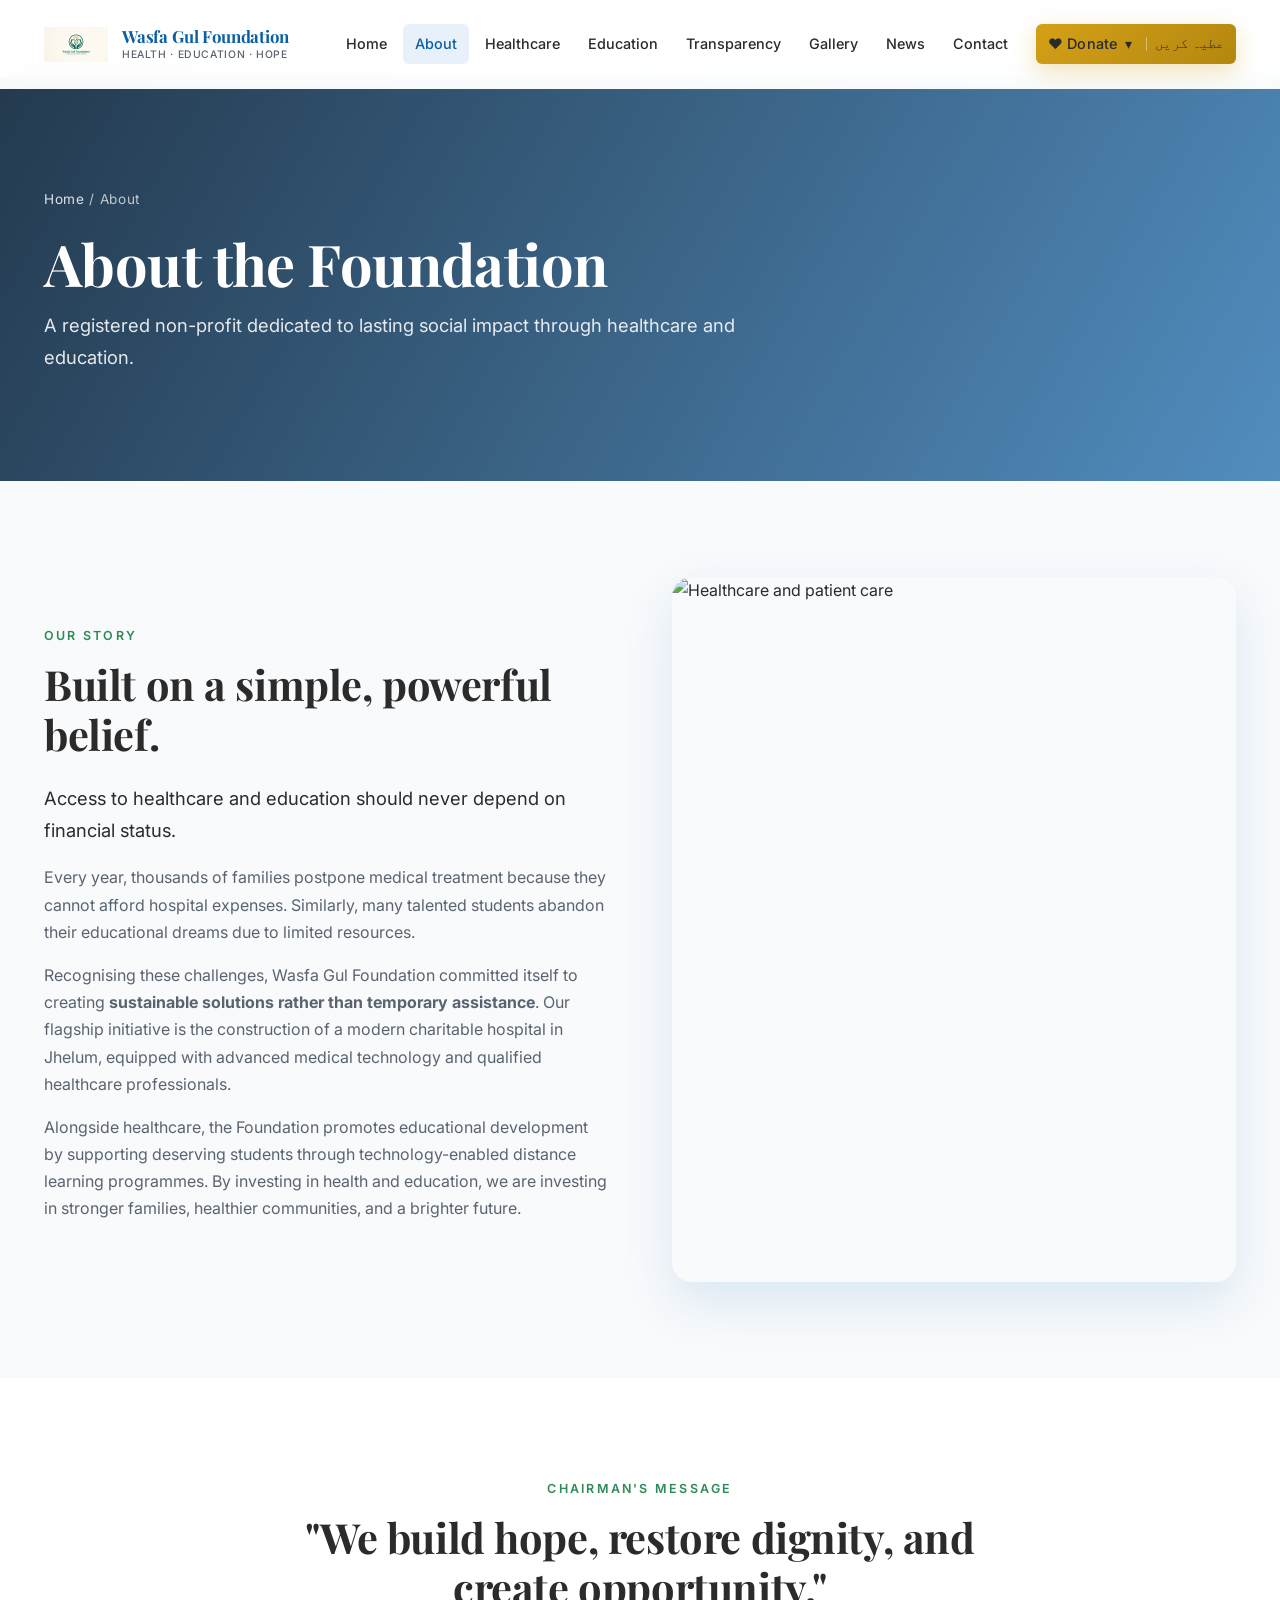
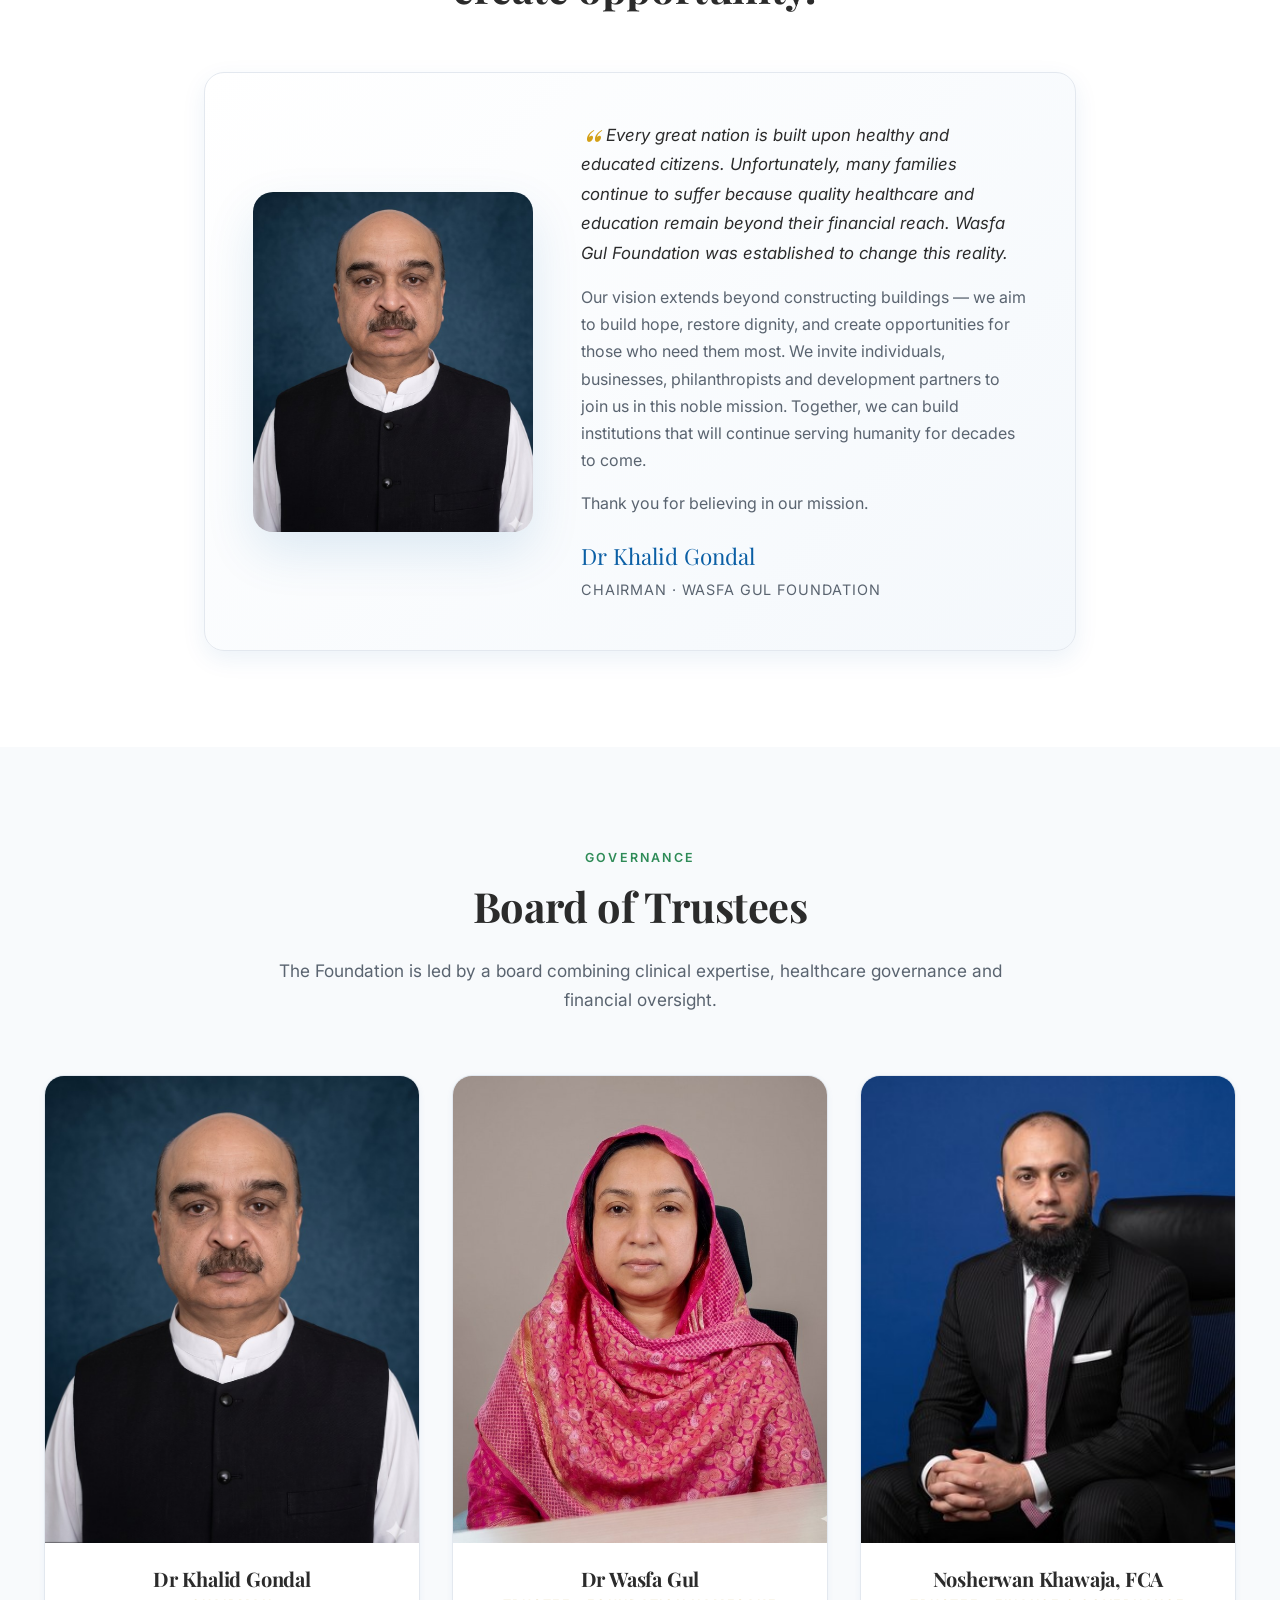
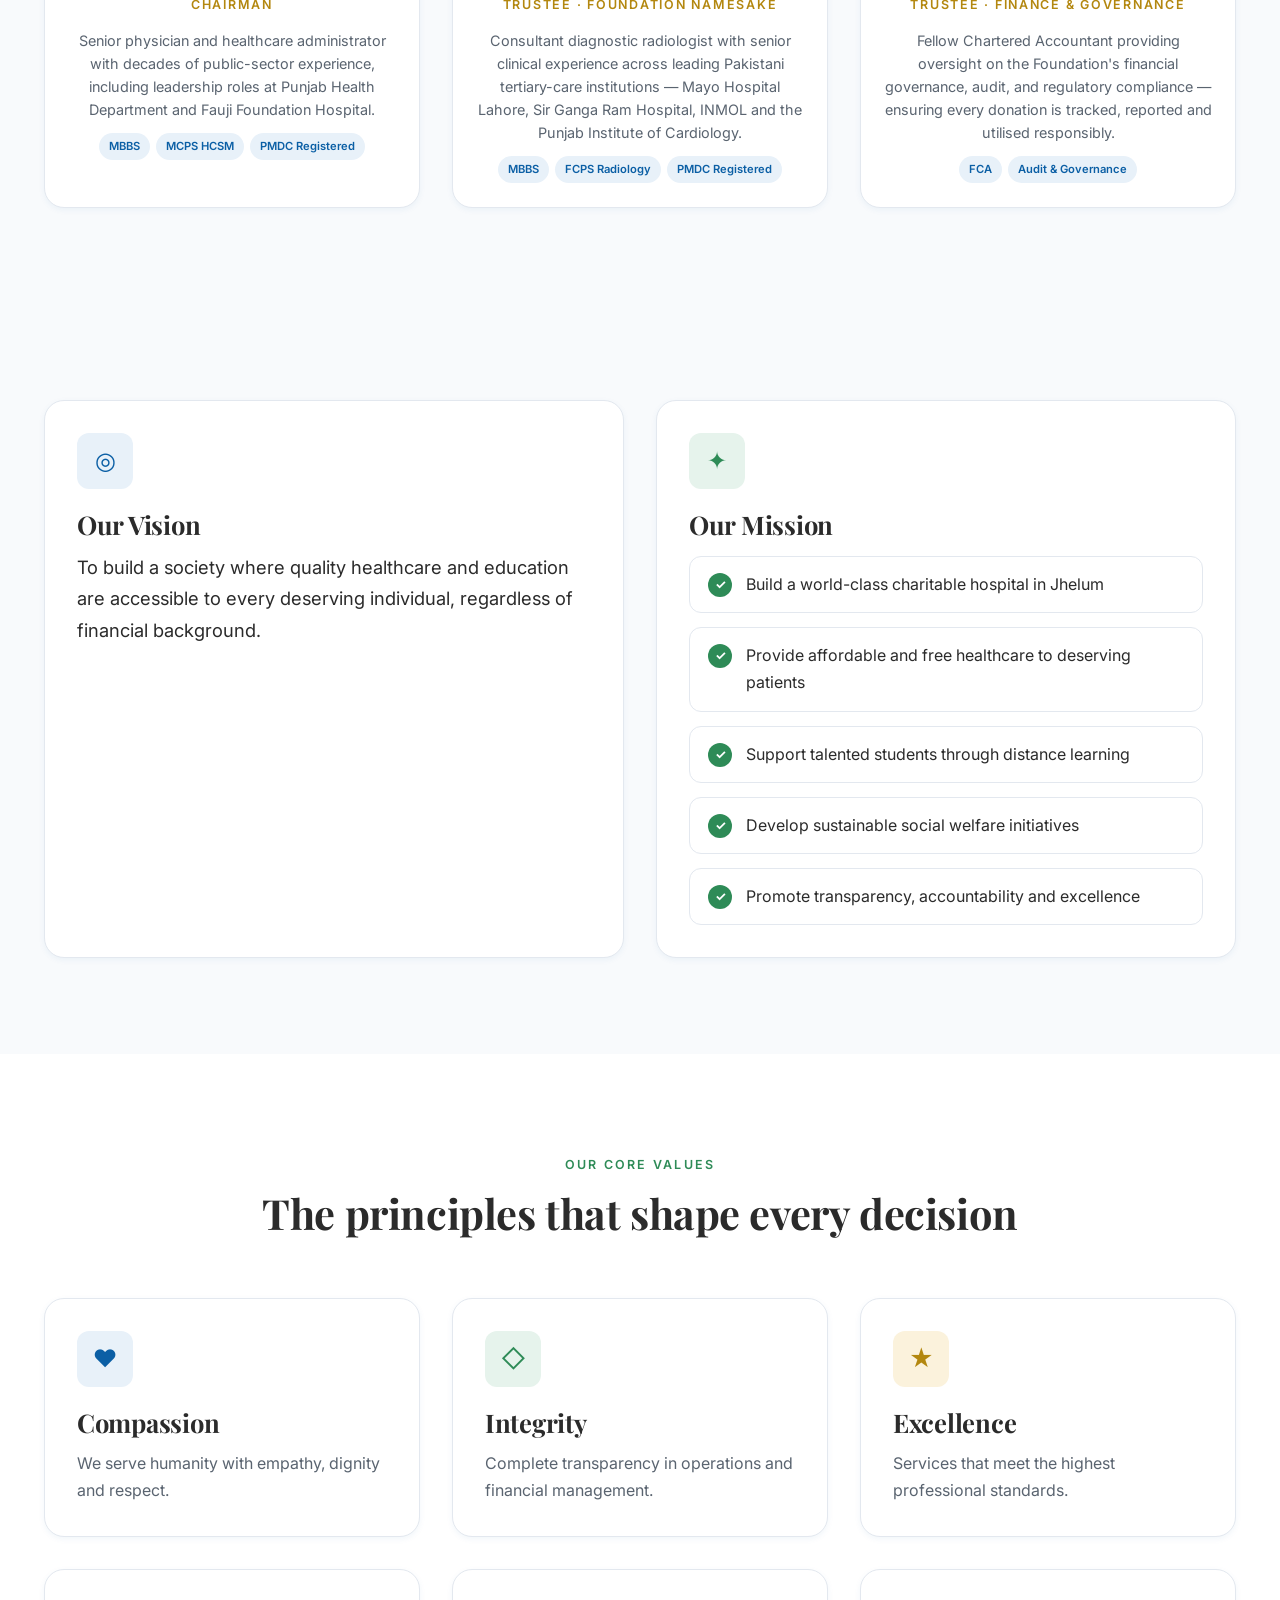
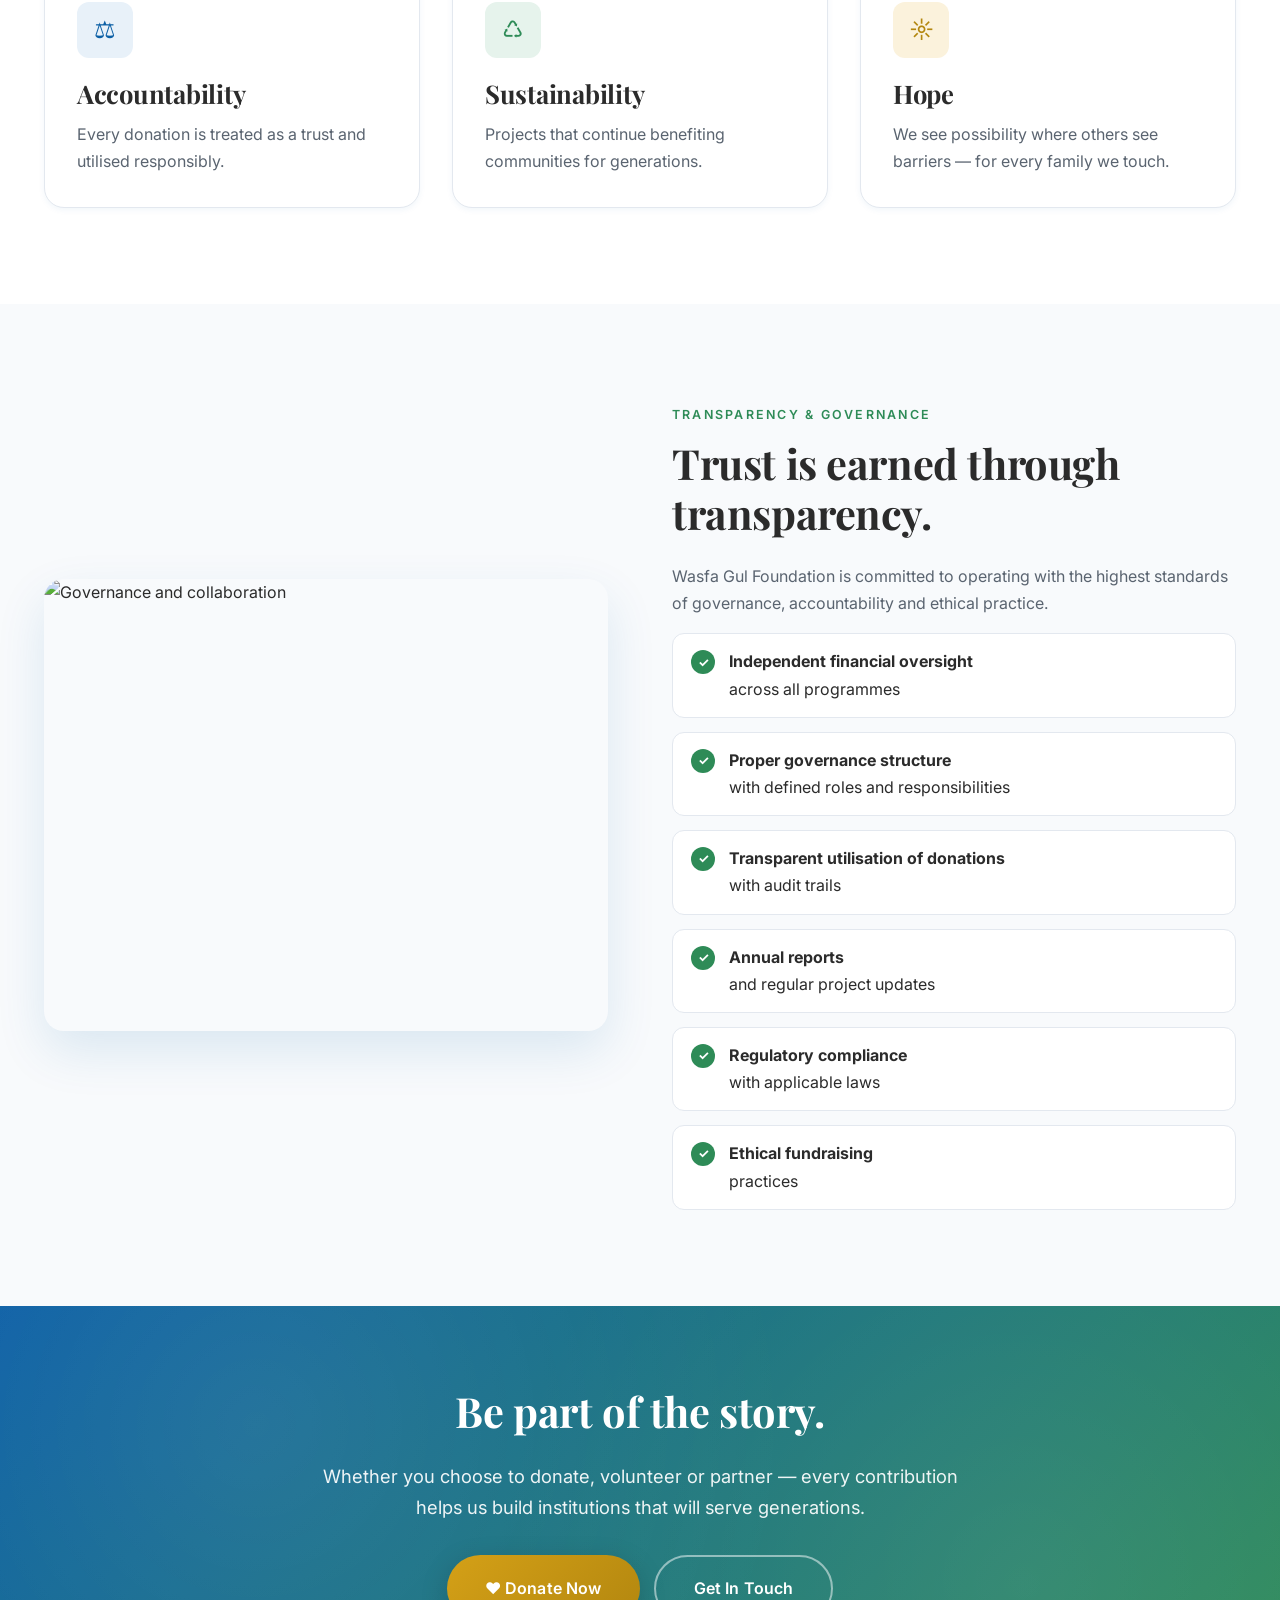
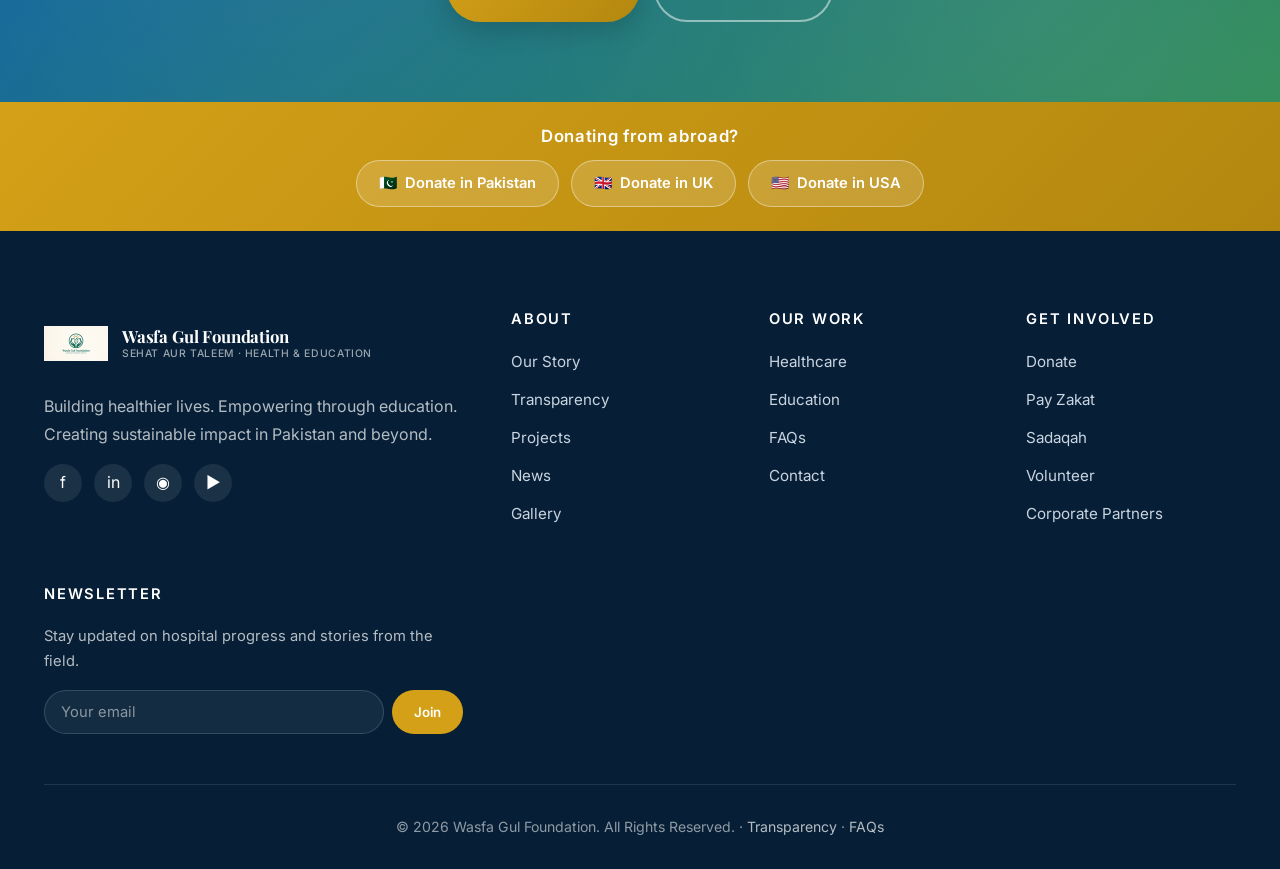
==== about.html @ ff3228d0 "Replace community stock photo with health + education imagery mix Co-Authored-By: Claude Opus 4.8 <n" ====
<!DOCTYPE html>
<html lang="en">
<head>
<meta charset="UTF-8" />
<script>document.documentElement.classList.add('js');</script>
<meta name="viewport" content="width=device-width, initial-scale=1.0" />
<title>About Us — Wasfa Gul Foundation</title>
<meta name="description" content="Learn about Wasfa Gul Foundation — our story, our chairman's vision, and our commitment to building lasting healthcare and education institutions." />
<link rel="preconnect" href="https://fonts.googleapis.com" />
<link rel="preconnect" href="https://fonts.gstatic.com" crossorigin />
<link href="https://fonts.googleapis.com/css2?family=Playfair+Display:wght@600;700;800&family=Inter:wght@400;500;600;700&display=swap" rel="stylesheet" />
<link rel="stylesheet" href="assets/css/style.css" />
<meta property="og:title" content="About — Wasfa Gul Foundation" />
<meta property="og:description" content="A registered non-profit dedicated to lasting social impact through healthcare and education in Pakistan." />
<meta property="og:type" content="website" />
<meta property="og:url" content="https://wasfagulfoundation.org/about.html" />
<meta property="og:image" content="https://images.unsplash.com/photo-1504813184591-01572f98c85f?auto=format&fit=crop&w=1200&q=80" />
<meta property="og:image:width" content="1200" />
<meta property="og:image:height" content="630" />
<meta property="og:image:alt" content="Wasfa Gul Foundation — healthcare and education for underserved communities" />
<meta property="og:site_name" content="Wasfa Gul Foundation" />
<meta property="og:locale" content="en_PK" />
<meta name="twitter:card" content="summary_large_image" />
<meta name="twitter:title" content="About — Wasfa Gul Foundation" />
<meta name="twitter:description" content="A registered non-profit dedicated to lasting social impact through healthcare and education in Pakistan." />
<meta name="twitter:image" content="https://images.unsplash.com/photo-1504813184591-01572f98c85f?auto=format&fit=crop&w=1200&q=80" />
<script type="application/ld+json">
{
  "@context": "https://schema.org",
  "@graph": [
    {
      "@type": "NGO",
      "@id": "https://wasfagulfoundation.org/#org",
      "name": "Wasfa Gul Foundation",
      "alternateName": "WGF",
      "url": "https://wasfagulfoundation.org/",
      "logo": "https://wasfagulfoundation.org/assets/img/logo.png",
      "description": "A registered non-profit dedicated to building a state-of-the-art charitable hospital in Jhelum and empowering students through distance learning.",
      "address": {"@type": "PostalAddress", "addressLocality": "Jhelum", "addressRegion": "Punjab", "addressCountry": "PK"},
      "sameAs": ["https://www.facebook.com/wasfagul", "https://www.linkedin.com/company/wasfagul", "https://www.instagram.com/wasfagul"],
      "subOrganization": [{"@id": "https://wasfagulfoundation.org/#hospital"}, {"@id": "https://wasfagulfoundation.org/#education"}],
      "potentialAction": {
        "@type": "DonateAction",
        "target": {"@type": "EntryPoint", "urlTemplate": "https://wasfagulfoundation.org/donate.html", "actionPlatform": ["https://schema.org/DesktopWebPlatform", "https://schema.org/MobileWebPlatform"]},
        "recipient": {"@id": "https://wasfagulfoundation.org/#org"},
        "priceCurrency": "PKR"
      }
    },
    {
      "@type": "WebSite",
      "@id": "https://wasfagulfoundation.org/#website",
      "url": "https://wasfagulfoundation.org/",
      "name": "Wasfa Gul Foundation",
      "publisher": {"@id": "https://wasfagulfoundation.org/#org"},
      "inLanguage": "en-PK"
    }
  ]
}
</script>
<script type="application/ld+json">
{
  "@context": "https://schema.org",
  "@type": "BreadcrumbList",
  "itemListElement": [
    {
      "@type": "ListItem",
      "position": 1,
      "name": "Home",
      "item": "https://wasfagulfoundation.org/"
    },
    {
      "@type": "ListItem",
      "position": 2,
      "name": "About",
      "item": "https://wasfagulfoundation.org/about.html"
    }
  ]
}
</script>
</head>
<body>
<a class="skip-link" href="#main-content">Skip to main content</a>

<header class="site-header">
  <div class="nav-wrap">
    <a href="index.html" class="brand"><span class="brand-mark"><img src="assets/img/logo-mark.png" alt="Wasfa Gul Foundation logo" /></span><span class="brand-text">Wasfa Gul Foundation<small>Health · Education · Hope</small></span></a>
    <button class="nav-toggle" aria-label="Open menu" aria-expanded="false">☰</button>
    <ul class="nav-menu" id="primary-nav">
      <li><a href="index.html">Home</a></li>
      <li><a href="about.html" class="active">About</a></li>
      <li><a href="hospital.html">Healthcare</a></li>
      <li><a href="education.html">Education</a></li>
      <li><a href="transparency.html">Transparency</a></li>
      <li><a href="gallery.html">Gallery</a></li>
      <li><a href="news.html">News</a></li>
      <li><a href="contact.html">Contact</a></li>
      <li class="nav-cta donate-dropdown">
        <a href="donate.html" class="btn btn-gold btn-sm" aria-haspopup="true" aria-expanded="false">❤ Donate <span aria-hidden="true">▾</span> <span class="urdu-label" lang="ur">عطیہ کریں</span></a>
        <ul class="donate-dropdown-menu" role="menu" aria-label="Ways to give">
          <li role="none"><a href="donate.html" role="menuitem"><span class="icon" aria-hidden="true">❤</span> Donate Now</a></li>
          <li role="none"><a href="zakat.html" role="menuitem"><span class="icon" aria-hidden="true">☪</span> Zakat</a></li>
          <li role="none"><a href="sadaqah.html" role="menuitem"><span class="icon" aria-hidden="true">✦</span> Sadaqah</a></li>
          <li role="none"><a href="volunteer.html" role="menuitem"><span class="icon" aria-hidden="true">🤝</span> Volunteer</a></li>
        </ul>
      </li>
    </ul>
  </div>
</header>

<main id="main-content" tabindex="-1">

<section class="page-hero">
  <div class="page-hero-bg" style="background-image: url('https://images.unsplash.com/photo-1517120026326-d87759a7b63b?auto=format&fit=crop&w=2000&q=80');"></div>
  <div class="container">
    <div class="breadcrumb"><a href="index.html">Home</a> / About</div>
    <h1>About the Foundation</h1>
    <p>A registered non-profit dedicated to lasting social impact through healthcare and education.</p>
  </div>
</section>

<!-- Our Story -->
<section class="section">
  <div class="container">
    <div class="split">
      <div class="reveal">
        <span class="eyebrow">Our Story</span>
        <h2>Built on a simple, powerful belief.</h2>
        <p class="lead">Access to healthcare and education should never depend on financial status.</p>
        <p>Every year, thousands of families postpone medical treatment because they cannot afford hospital expenses. Similarly, many talented students abandon their educational dreams due to limited resources.</p>
        <p>Recognising these challenges, Wasfa Gul Foundation committed itself to creating <strong>sustainable solutions rather than temporary assistance</strong>. Our flagship initiative is the construction of a modern charitable hospital in Jhelum, equipped with advanced medical technology and qualified healthcare professionals.</p>
        <p>Alongside healthcare, the Foundation promotes educational development by supporting deserving students through technology-enabled distance learning programmes. By investing in health and education, we are investing in stronger families, healthier communities, and a brighter future.</p>
      </div>
      <div class="split-img reveal">
        <img src="https://images.unsplash.com/photo-1576091160550-2173dba999ef?auto=format&fit=crop&w=1200&q=80" alt="Healthcare and patient care" loading="lazy" />
      </div>
    </div>
  </div>
</section>

<!-- Chairman's Message -->
<section class="section section-alt">
  <div class="container" style="max-width: 920px;">
    <div class="section-header reveal">
      <span class="eyebrow">Chairman's Message</span>
      <h2>"We build hope, restore dignity, and create opportunity."</h2>
    </div>
    <div class="chairman-card reveal">
      <div class="chairman-portrait">
        <img src="assets/img/chairman-web.jpg" alt="Dr Khalid Gondal, Chairman of Wasfa Gul Foundation" width="280" height="340" />
      </div>
      <div>
        <p class="quote-body">Every great nation is built upon healthy and educated citizens. Unfortunately, many families continue to suffer because quality healthcare and education remain beyond their financial reach. Wasfa Gul Foundation was established to change this reality.</p>
        <p style="color: var(--color-text-muted);">Our vision extends beyond constructing buildings — we aim to build hope, restore dignity, and create opportunities for those who need them most. We invite individuals, businesses, philanthropists and development partners to join us in this noble mission. Together, we can build institutions that will continue serving humanity for decades to come.</p>
        <p style="color: var(--color-text-muted); margin-bottom: 20px;">Thank you for believing in our mission.</p>
        <div class="signature">Dr Khalid Gondal</div>
        <div class="role">Chairman · Wasfa Gul Foundation</div>
      </div>
    </div>
  </div>
</section>

<!-- Board of Trustees -->
<section class="section" aria-labelledby="trustees-heading">
  <div class="container">
    <div class="section-header reveal">
      <span class="eyebrow">Governance</span>
      <h2 id="trustees-heading">Board of Trustees</h2>
      <p>The Foundation is led by a board combining clinical expertise, healthcare governance and financial oversight.</p>
    </div>
    <div class="grid grid-3">
      <article class="trustee-card reveal">
        <div class="trustee-portrait">
          <img src="assets/img/chairman-web.jpg" alt="Dr Khalid Gondal, Chairman" width="800" height="1000" loading="lazy" />
        </div>
        <div class="trustee-body">
          <h3>Dr Khalid Gondal</h3>
          <p class="trustee-title">Chairman</p>
          <p>Senior physician and healthcare administrator with decades of public-sector experience, including leadership roles at Punjab Health Department and Fauji Foundation Hospital.</p>
          <div class="creds">
            <span>MBBS</span><span>MCPS HCSM</span><span>PMDC Registered</span>
          </div>
        </div>
      </article>
      <article class="trustee-card reveal">
        <div class="trustee-portrait">
          <img src="assets/img/wasfa-gul.jpg" alt="Dr Wasfa Gul, Trustee" width="800" height="1000" loading="lazy" />
        </div>
        <div class="trustee-body">
          <h3>Dr Wasfa Gul</h3>
          <p class="trustee-title">Trustee · Foundation Namesake</p>
          <p>Consultant diagnostic radiologist with senior clinical experience across leading Pakistani tertiary-care institutions — Mayo Hospital Lahore, Sir Ganga Ram Hospital, INMOL and the Punjab Institute of Cardiology.</p>
          <div class="creds">
            <span>MBBS</span><span>FCPS Radiology</span><span>PMDC Registered</span>
          </div>
        </div>
      </article>
      <article class="trustee-card reveal">
        <div class="trustee-portrait">
          <img src="assets/img/nosherwan.jpg" alt="Nosherwan Khawaja, Trustee" width="800" height="1000" loading="lazy" />
        </div>
        <div class="trustee-body">
          <h3>Nosherwan Khawaja, FCA</h3>
          <p class="trustee-title">Trustee · Finance &amp; Governance</p>
          <p>Fellow Chartered Accountant providing oversight on the Foundation's financial governance, audit, and regulatory compliance — ensuring every donation is tracked, reported and utilised responsibly.</p>
          <div class="creds">
            <span>FCA</span><span>Audit &amp; Governance</span>
          </div>
        </div>
      </article>
    </div>
  </div>
</section>

<!-- Vision & Mission Detail -->
<a id="vision"></a><a id="mission"></a>
<section class="section">
  <div class="container">
    <div class="grid grid-2">
      <div class="card reveal">
        <div class="card-icon">◎</div>
        <h3>Our Vision</h3>
        <p class="lead">To build a society where quality healthcare and education are accessible to every deserving individual, regardless of financial background.</p>
      </div>
      <div class="card reveal">
        <div class="card-icon green">✦</div>
        <h3>Our Mission</h3>
        <ul class="feature-list" style="margin-top: 16px;">
          <li><span class="tick">✓</span><span>Build a world-class charitable hospital in Jhelum</span></li>
          <li><span class="tick">✓</span><span>Provide affordable and free healthcare to deserving patients</span></li>
          <li><span class="tick">✓</span><span>Support talented students through distance learning</span></li>
          <li><span class="tick">✓</span><span>Develop sustainable social welfare initiatives</span></li>
          <li><span class="tick">✓</span><span>Promote transparency, accountability and excellence</span></li>
        </ul>
      </div>
    </div>
  </div>
</section>

<!-- Core Values -->
<a id="values"></a>
<section class="section section-alt">
  <div class="container">
    <div class="section-header reveal">
      <span class="eyebrow">Our Core Values</span>
      <h2>The principles that shape every decision</h2>
    </div>
    <div class="grid grid-3">
      <div class="card reveal">
        <div class="card-icon">♥</div>
        <h3>Compassion</h3>
        <p>We serve humanity with empathy, dignity and respect.</p>
      </div>
      <div class="card reveal">
        <div class="card-icon green">◇</div>
        <h3>Integrity</h3>
        <p>Complete transparency in operations and financial management.</p>
      </div>
      <div class="card reveal">
        <div class="card-icon gold">★</div>
        <h3>Excellence</h3>
        <p>Services that meet the highest professional standards.</p>
      </div>
      <div class="card reveal">
        <div class="card-icon">⚖</div>
        <h3>Accountability</h3>
        <p>Every donation is treated as a trust and utilised responsibly.</p>
      </div>
      <div class="card reveal">
        <div class="card-icon green">♺</div>
        <h3>Sustainability</h3>
        <p>Projects that continue benefiting communities for generations.</p>
      </div>
      <div class="card reveal">
        <div class="card-icon gold">☼</div>
        <h3>Hope</h3>
        <p>We see possibility where others see barriers — for every family we touch.</p>
      </div>
    </div>
  </div>
</section>

<!-- Governance -->
<section class="section">
  <div class="container">
    <div class="split">
      <div class="split-img landscape reveal">
        <img src="https://images.unsplash.com/photo-1522071820081-009f0129c71c?auto=format&fit=crop&w=1200&q=80" alt="Governance and collaboration" loading="lazy" />
      </div>
      <div class="reveal">
        <span class="eyebrow">Transparency &amp; Governance</span>
        <h2>Trust is earned through transparency.</h2>
        <p>Wasfa Gul Foundation is committed to operating with the highest standards of governance, accountability and ethical practice.</p>
        <ul class="feature-list">
          <li><span class="tick">✓</span><span><strong>Independent financial oversight</strong> across all programmes</span></li>
          <li><span class="tick">✓</span><span><strong>Proper governance structure</strong> with defined roles and responsibilities</span></li>
          <li><span class="tick">✓</span><span><strong>Transparent utilisation of donations</strong> with audit trails</span></li>
          <li><span class="tick">✓</span><span><strong>Annual reports</strong> and regular project updates</span></li>
          <li><span class="tick">✓</span><span><strong>Regulatory compliance</strong> with applicable laws</span></li>
          <li><span class="tick">✓</span><span><strong>Ethical fundraising</strong> practices</span></li>
        </ul>
      </div>
    </div>
  </div>
</section>

<!-- CTA -->
<section class="cta-banner">
  <div class="container reveal">
    <h2>Be part of the story.</h2>
    <p>Whether you choose to donate, volunteer or partner — every contribution helps us build institutions that will serve generations.</p>
    <div style="display:flex; gap:14px; justify-content:center; flex-wrap:wrap;">
      <a href="donate.html" class="btn btn-gold btn-lg">❤ Donate Now</a>
      <a href="contact.html" class="btn btn-outline-white btn-lg">Get In Touch</a>
    </div>
  </div>
</section>

</main>

<section class="diaspora-bar" aria-label="International donations">
  <div class="container">
    <h3>Donating from abroad?</h3>
    <div class="diaspora-buttons">
      <a href="donate.html" class="diaspora-btn"><span aria-hidden="true">🇵🇰</span> Donate in Pakistan</a>
      <a href="donate.html#uk" class="diaspora-btn"><span aria-hidden="true">🇬🇧</span> Donate in UK</a>
      <a href="donate.html#usa" class="diaspora-btn"><span aria-hidden="true">🇺🇸</span> Donate in USA</a>
    </div>
  </div>
</section>

<footer class="site-footer">
  <div class="container">
    <div class="footer-grid">
      <div class="footer-about">
        <a href="index.html" class="brand"><span class="brand-mark"><img src="assets/img/logo-mark.png" alt="Wasfa Gul Foundation logo" /></span><span class="brand-text" style="color:#fff;">Wasfa Gul Foundation<small>Sehat aur Taleem · Health &amp; Education</small></span></a>
        <p>Building healthier lives. Empowering through education. Creating sustainable impact in Pakistan and beyond.</p>
        <ul class="social-list" aria-label="Social media"><li><a href="#" aria-label="Facebook">f</a></li><li><a href="#" aria-label="LinkedIn">in</a></li><li><a href="#" aria-label="Instagram">◉</a></li><li><a href="#" aria-label="YouTube">▶</a></li></ul>
      </div>
      <div><h4>About</h4><ul class="footer-list"><li><a href="about.html">Our Story</a></li><li><a href="transparency.html">Transparency</a></li><li><a href="projects.html">Projects</a></li><li><a href="news.html">News</a></li><li><a href="gallery.html">Gallery</a></li></ul></div>
      <div><h4>Our Work</h4><ul class="footer-list"><li><a href="hospital.html">Healthcare</a></li><li><a href="education.html">Education</a></li><li><a href="faq.html">FAQs</a></li><li><a href="contact.html">Contact</a></li></ul></div>
      <div><h4>Get Involved</h4><ul class="footer-list"><li><a href="donate.html">Donate</a></li><li><a href="zakat.html">Pay Zakat</a></li><li><a href="sadaqah.html">Sadaqah</a></li><li><a href="volunteer.html">Volunteer</a></li><li><a href="donate.html">Corporate Partners</a></li></ul></div>
      <div><h4>Newsletter</h4><p style="font-size:0.92rem; color: rgba(255,255,255,0.7);">Stay updated on hospital progress and stories from the field.</p><form class="newsletter-form" data-demo><label for="nl-email" class="visually-hidden">Email address</label><input id="nl-email" type="email" placeholder="Your email" required /><button type="submit">Join</button></form></div>
    </div>
    <div class="copyright">© 2026 Wasfa Gul Foundation. All Rights Reserved. · <a href="transparency.html" style="color: rgba(255,255,255,0.7);">Transparency</a> · <a href="faq.html" style="color: rgba(255,255,255,0.7);">FAQs</a></div>
  </div>
</footer>

<script src="assets/js/main.js"></script>
</body>
</html>
---- assets/css/style.css ----
/* ==========================================================================
   Wasfa Gul Foundation — Global Stylesheet
   Premium humanitarian + corporate aesthetic
   ========================================================================== */

:root {
  --color-primary: #0B5FA5;        /* Deep Medical Blue */
  --color-primary-dark: #084a82;
  --color-primary-light: #e8f1f9;
  --color-secondary: #2E8B57;      /* Emerald Green */
  --color-secondary-dark: #246d44;
  --color-secondary-light: #e6f3ec;
  --color-accent: #D4A017;         /* Warm Gold */
  --color-accent-dark: #b3870f;
  --color-bg: #F8FAFC;
  --color-surface: #ffffff;
  --color-text: #2B2B2B;
  --color-text-muted: #5a6470;
  --color-border: #e3e8ef;
  --color-footer-bg: #061f36;
  --color-footer-text: #c9d4e0;

  --font-heading: 'Playfair Display', Georgia, serif;
  --font-body: 'Inter', -apple-system, BlinkMacSystemFont, 'Segoe UI', Roboto, sans-serif;

  --radius-sm: 6px;
  --radius-md: 12px;
  --radius-lg: 20px;
  --radius-pill: 999px;

  --shadow-sm: 0 2px 6px rgba(11, 95, 165, 0.06);
  --shadow-md: 0 8px 24px rgba(11, 95, 165, 0.08);
  --shadow-lg: 0 20px 50px rgba(11, 95, 165, 0.12);
  --shadow-xl: 0 30px 80px rgba(11, 95, 165, 0.18);

  --transition: 0.3s cubic-bezier(0.4, 0, 0.2, 1);
  --container: 1240px;
}

/* ---------- Reset ---------- */
*, *::before, *::after { box-sizing: border-box; }
html { scroll-behavior: smooth; scroll-padding-top: 90px; -webkit-text-size-adjust: 100%; }
@media (prefers-reduced-motion: reduce) {
  html { scroll-behavior: auto; }
  *, *::before, *::after { transition: none !important; animation: none !important; }
}

/* ---------- Accessibility utilities ---------- */
.visually-hidden, .sr-only {
  position: absolute !important;
  width: 1px !important; height: 1px !important;
  padding: 0 !important; margin: -1px !important;
  overflow: hidden !important; clip: rect(0,0,0,0) !important;
  white-space: nowrap !important; border: 0 !important;
}
.skip-link {
  position: absolute; top: -100px; left: 12px;
  background: var(--color-primary); color: #fff;
  padding: 12px 20px; border-radius: var(--radius-md);
  font-weight: 600; z-index: 9999;
  transition: top 0.2s;
}
.skip-link:focus { top: 12px; color: #fff; outline: 3px solid var(--color-accent); outline-offset: 2px; }
:focus-visible { outline: 3px solid var(--color-accent); outline-offset: 3px; border-radius: 4px; }
body {
  margin: 0;
  font-family: var(--font-body);
  font-size: 16px;
  line-height: 1.7;
  color: var(--color-text);
  background: var(--color-bg);
  -webkit-font-smoothing: antialiased;
  -moz-osx-font-smoothing: grayscale;
}
img { max-width: 100%; display: block; height: auto; }
a { color: var(--color-primary); text-decoration: none; transition: color var(--transition); }
a:hover { color: var(--color-accent); }
button { font-family: inherit; cursor: pointer; border: none; background: none; }

/* ---------- Typography ---------- */
h1, h2, h3, h4, h5, h6 {
  font-family: var(--font-heading);
  font-weight: 700;
  color: var(--color-text);
  line-height: 1.2;
  margin: 0 0 0.6em;
  letter-spacing: -0.01em;
}
h1 { font-size: clamp(2.2rem, 5vw, 3.6rem); }
h2 { font-size: clamp(1.8rem, 3.6vw, 2.6rem); }
h3 { font-size: clamp(1.3rem, 2.2vw, 1.6rem); }
h4 { font-size: 1.15rem; }
p { margin: 0 0 1em; color: var(--color-text-muted); }
.lead { font-size: 1.15rem; color: var(--color-text); line-height: 1.7; }
.eyebrow {
  display: inline-block;
  font-family: var(--font-body);
  font-size: 0.78rem;
  font-weight: 600;
  letter-spacing: 0.18em;
  text-transform: uppercase;
  color: var(--color-secondary);
  margin-bottom: 0.8rem;
}
.eyebrow.gold { color: var(--color-accent-dark); }

/* ---------- Layout ---------- */
.container { width: 100%; max-width: var(--container); margin: 0 auto; padding: 0 24px; }
.section { padding: 96px 0; }
.section-tight { padding: 64px 0; }
.section-alt { background: var(--color-surface); }
.section-dark { background: var(--color-footer-bg); color: var(--color-footer-text); }
.section-dark h1, .section-dark h2, .section-dark h3, .section-dark h4 { color: #fff; }
.section-dark p { color: rgba(255,255,255,0.78); }

.grid { display: grid; gap: 32px; }
.grid-2 { grid-template-columns: repeat(auto-fit, minmax(320px, 1fr)); }
.grid-3 { grid-template-columns: repeat(auto-fit, minmax(280px, 1fr)); }
.grid-4 { grid-template-columns: repeat(auto-fit, minmax(220px, 1fr)); }

.section-header { text-align: center; max-width: 760px; margin: 0 auto 60px; }
.section-header.left { text-align: left; margin-left: 0; }
.section-header p { font-size: 1.08rem; }

/* ---------- Buttons ---------- */
.btn {
  display: inline-flex;
  align-items: center;
  justify-content: center;
  gap: 8px;
  padding: 14px 30px;
  font-family: var(--font-body);
  font-size: 0.95rem;
  font-weight: 600;
  letter-spacing: 0.01em;
  border-radius: var(--radius-pill);
  transition: all var(--transition);
  cursor: pointer;
  white-space: nowrap;
}
.btn-primary {
  background: linear-gradient(135deg, var(--color-primary), var(--color-primary-dark));
  color: #fff;
  box-shadow: var(--shadow-md);
}
.btn-primary:hover { transform: translateY(-2px); box-shadow: var(--shadow-lg); color: #fff; }
.btn-gold {
  background: linear-gradient(135deg, var(--color-accent), var(--color-accent-dark));
  color: #fff;
  box-shadow: 0 8px 24px rgba(212, 160, 23, 0.3);
}
.btn-gold:hover { transform: translateY(-2px); box-shadow: 0 14px 32px rgba(212, 160, 23, 0.4); color: #fff; }
.btn-secondary {
  background: var(--color-secondary);
  color: #fff;
}
.btn-secondary:hover { background: var(--color-secondary-dark); transform: translateY(-2px); color: #fff; }
.btn-outline {
  background: transparent;
  color: var(--color-text);
  border: 2px solid var(--color-border);
}
.btn-outline:hover { border-color: var(--color-primary); color: var(--color-primary); transform: translateY(-2px); }
.btn-outline-white {
  background: transparent;
  color: #fff;
  border: 2px solid rgba(255,255,255,0.5);
}
.btn-outline-white:hover { background: #fff; color: var(--color-primary); }
.btn-lg { padding: 18px 38px; font-size: 1rem; }
.btn-sm { padding: 10px 22px; font-size: 0.85rem; }

/* ---------- Header / Navigation ---------- */
.site-header {
  position: fixed;
  top: 0; left: 0; right: 0;
  z-index: 100;
  background: rgba(255, 255, 255, 0.96);
  backdrop-filter: saturate(180%) blur(12px);
  -webkit-backdrop-filter: saturate(180%) blur(12px);
  border-bottom: 1px solid transparent;
  transition: all var(--transition);
}
.site-header.scrolled {
  box-shadow: var(--shadow-sm);
  border-bottom-color: var(--color-border);
}
.nav-wrap {
  display: flex;
  align-items: center;
  justify-content: space-between;
  gap: 20px;
  padding: 12px 24px;
  max-width: var(--container);
  margin: 0 auto;
}
.brand {
  display: flex;
  align-items: center;
  gap: 14px;
  font-family: var(--font-heading);
  font-weight: 700;
  font-size: 1.05rem;
  color: var(--color-primary);
  letter-spacing: -0.01em;
  flex-shrink: 0;
  white-space: nowrap;
}
.brand:hover { color: var(--color-primary); }
.brand-mark {
  width: 64px; height: 64px;
  display: grid; place-items: center;
  flex-shrink: 0;
  overflow: hidden;
  background: transparent;
}
.brand-mark img { width: 100%; height: 100%; object-fit: contain; display: block; }
.brand-text { display: flex; flex-direction: column; line-height: 1.15; white-space: nowrap; }
.brand-text small { font-family: var(--font-body); font-size: 0.65rem; color: var(--color-text-muted); font-weight: 500; letter-spacing: 0.06em; text-transform: uppercase; margin-top: 2px; }
@media (max-width: 1200px) {
  .brand-text { display: none; }
  .brand-mark { width: 56px; height: 56px; }
}

.nav-menu {
  display: flex;
  align-items: center;
  gap: 4px;
  list-style: none;
  margin: 0; padding: 0;
}
.nav-menu a {
  display: inline-block;
  padding: 8px 12px;
  color: var(--color-text);
  font-weight: 500;
  font-size: 0.9rem;
  border-radius: var(--radius-sm);
  transition: all var(--transition);
  white-space: nowrap;
}
.nav-menu a:hover, .nav-menu a.active { color: var(--color-primary); background: var(--color-primary-light); }
.nav-cta { margin-left: 12px; }

.nav-toggle {
  display: none;
  width: 44px; height: 44px;
  border-radius: var(--radius-sm);
  background: var(--color-primary-light);
  color: var(--color-primary);
  font-size: 1.5rem;
  align-items: center;
  justify-content: center;
}

@media (max-width: 960px) {
  .nav-menu {
    position: fixed;
    top: 78px; left: 0; right: 0;
    flex-direction: column;
    align-items: stretch;
    gap: 0;
    background: #fff;
    padding: 16px 24px 24px;
    border-bottom: 1px solid var(--color-border);
    box-shadow: var(--shadow-md);
    transform: translateY(-110%);
    opacity: 0;
    pointer-events: none;
    transition: all var(--transition);
  }
  .nav-menu.open { transform: translateY(0); opacity: 1; pointer-events: auto; }
  .nav-menu a { padding: 14px 12px; border-bottom: 1px solid var(--color-border); border-radius: 0; }
  .nav-menu a:last-of-type { border-bottom: none; }
  .nav-cta { margin: 12px 0 0; }
  .nav-toggle { display: inline-flex; }
}

/* ---------- Hero ---------- */
.hero {
  position: relative;
  min-height: 92vh;
  display: flex;
  align-items: center;
  color: #fff;
  margin-top: 78px;
  overflow: hidden;
}
.hero-bg {
  position: absolute; inset: 0;
  background-size: cover;
  background-position: center;
  z-index: -2;
}
.hero-bg::after {
  content: '';
  position: absolute; inset: 0;
  background:
    linear-gradient(120deg, rgba(6,31,54,0.88) 0%, rgba(11,95,165,0.78) 55%, rgba(11,95,165,0.55) 100%),
    linear-gradient(180deg, transparent 50%, rgba(6,31,54,0.4) 100%);
}
.hero h1, .hero p.lead { text-shadow: 0 2px 16px rgba(0,0,0,0.4); }
.hero .container { position: relative; z-index: 2; padding: 80px 24px; }
.hero-content { max-width: 760px; }
.hero h1 { color: #fff; font-size: clamp(2.4rem, 6vw, 4.2rem); margin-bottom: 24px; }
.hero p.lead { color: rgba(255,255,255,0.92); font-size: 1.2rem; margin-bottom: 36px; max-width: 640px; }
.hero-actions { display: flex; flex-wrap: wrap; gap: 14px; }

/* Page hero (smaller hero for inner pages) */
.page-hero {
  position: relative;
  margin-top: 78px;
  padding: 110px 0 90px;
  color: #fff;
  overflow: hidden;
}
.page-hero-bg {
  position: absolute; inset: 0;
  background-size: cover;
  background-position: center;
  z-index: -2;
}
.page-hero-bg::after {
  content: '';
  position: absolute; inset: 0;
  background: linear-gradient(120deg, rgba(6,31,54,0.88) 0%, rgba(11,95,165,0.7) 100%);
}
.page-hero h1 { color: #fff; margin-bottom: 12px; }
.page-hero p { color: rgba(255,255,255,0.88); font-size: 1.15rem; max-width: 700px; }
.breadcrumb { font-size: 0.85rem; color: rgba(255,255,255,0.7); margin-bottom: 18px; letter-spacing: 0.05em; }
.breadcrumb a { color: rgba(255,255,255,0.85); }

/* ---------- Cards ---------- */
.card {
  background: var(--color-surface);
  border-radius: var(--radius-lg);
  padding: 32px;
  box-shadow: var(--shadow-sm);
  border: 1px solid var(--color-border);
  transition: all var(--transition);
}
.card:hover { transform: translateY(-6px); box-shadow: var(--shadow-lg); border-color: transparent; }

/* Card that is itself a link */
a.card-link-wrap {
  display: block;
  text-decoration: none;
  color: inherit;
  cursor: pointer;
}
a.card-link-wrap:hover { color: inherit; }
a.card-link-wrap:hover h3 { color: var(--color-primary); }
.card-cta {
  display: inline-block;
  margin-top: 14px;
  font-weight: 600;
  font-size: 0.92rem;
  color: var(--color-primary);
}
a.card-link-wrap:hover .card-cta { color: var(--color-accent); }
.card-icon {
  width: 56px; height: 56px;
  display: grid; place-items: center;
  border-radius: var(--radius-md);
  background: var(--color-primary-light);
  color: var(--color-primary);
  margin-bottom: 20px;
  font-size: 1.5rem;
}
.card-icon.green { background: var(--color-secondary-light); color: var(--color-secondary); }
.card-icon.gold { background: #fbf2dc; color: var(--color-accent-dark); }
.card h3 { margin-bottom: 12px; }
.card p { margin-bottom: 0; }

/* Image-top card */
.card-img {
  background: var(--color-surface);
  border-radius: var(--radius-lg);
  overflow: hidden;
  box-shadow: var(--shadow-sm);
  border: 1px solid var(--color-border);
  transition: all var(--transition);
  display: flex;
  flex-direction: column;
}
.card-img:hover { transform: translateY(-6px); box-shadow: var(--shadow-lg); }
.card-img figure { margin: 0; overflow: hidden; aspect-ratio: 16/10; }
.card-img figure img { width: 100%; height: 100%; object-fit: cover; transition: transform 0.6s ease; }
.card-img:hover figure img { transform: scale(1.06); }
.card-img-body { padding: 28px; flex: 1; display: flex; flex-direction: column; }
.card-img h3 { margin-bottom: 12px; }
.card-img .card-link { margin-top: auto; padding-top: 16px; color: var(--color-primary); font-weight: 600; display: inline-flex; align-items: center; gap: 6px; }

/* ---------- Stats / counters ---------- */
.stats {
  background: linear-gradient(135deg, var(--color-primary), var(--color-primary-dark));
  color: #fff;
  padding: 70px 0;
}
.stats .container { padding: 0 24px; }
.stats-grid { display: grid; grid-template-columns: repeat(auto-fit, minmax(180px, 1fr)); gap: 32px; text-align: center; }
.stat-num {
  font-family: var(--font-heading);
  font-size: clamp(2.2rem, 4.5vw, 3.4rem);
  font-weight: 700;
  color: #fff;
  line-height: 1;
  margin-bottom: 8px;
}
.stat-num .suffix { color: var(--color-accent); }
.stat-label { font-size: 0.92rem; color: rgba(255,255,255,0.82); letter-spacing: 0.05em; text-transform: uppercase; }

/* ---------- Split section (text + image) ---------- */
.split {
  display: grid;
  grid-template-columns: 1fr 1fr;
  gap: 64px;
  align-items: center;
}
@media (max-width: 880px) { .split { grid-template-columns: 1fr; gap: 40px; } }
.split-img {
  position: relative;
  border-radius: var(--radius-lg);
  overflow: hidden;
  box-shadow: var(--shadow-lg);
  aspect-ratio: 4/5;
}
.split-img img { width: 100%; height: 100%; object-fit: cover; }
.split-img.landscape { aspect-ratio: 5/4; }

.split-img.with-badge::after {
  content: '';
  position: absolute;
  inset: 0;
  background: linear-gradient(180deg, transparent 60%, rgba(11,95,165,0.25));
}

/* ---------- Feature list ---------- */
.feature-list { list-style: none; padding: 0; margin: 0; display: grid; gap: 14px; }
.feature-list li {
  display: flex; gap: 14px; align-items: flex-start;
  padding: 14px 18px;
  background: var(--color-surface);
  border-radius: var(--radius-md);
  border: 1px solid var(--color-border);
  transition: all var(--transition);
}
.feature-list li:hover { border-color: var(--color-primary); transform: translateX(4px); }
.feature-list .tick {
  flex-shrink: 0;
  width: 24px; height: 24px;
  border-radius: 50%;
  background: var(--color-secondary);
  color: #fff;
  display: grid; place-items: center;
  font-size: 0.8rem;
  font-weight: 700;
  margin-top: 2px;
}
.feature-list strong { color: var(--color-text); display: block; }

/* Compact 2-col chip list */
.chip-grid {
  display: grid;
  grid-template-columns: repeat(auto-fit, minmax(220px, 1fr));
  gap: 12px;
  list-style: none;
  padding: 0; margin: 0;
}
.chip-grid li {
  background: var(--color-surface);
  border: 1px solid var(--color-border);
  border-radius: var(--radius-md);
  padding: 14px 18px;
  display: flex; align-items: center; gap: 12px;
  transition: all var(--transition);
}
.chip-grid li:hover { border-color: var(--color-primary); box-shadow: var(--shadow-sm); }
.chip-grid .icon {
  width: 32px; height: 32px;
  border-radius: 8px;
  background: var(--color-primary-light);
  color: var(--color-primary);
  display: grid; place-items: center;
  flex-shrink: 0;
}

/* ---------- Timeline ---------- */
.timeline { position: relative; max-width: 760px; margin: 0 auto; }
.timeline::before {
  content: '';
  position: absolute;
  left: 22px; top: 0; bottom: 0;
  width: 2px;
  background: linear-gradient(180deg, var(--color-primary), var(--color-secondary));
}
.timeline-item { position: relative; padding: 0 0 36px 64px; }
.timeline-item:last-child { padding-bottom: 0; }
.timeline-dot {
  position: absolute;
  left: 12px; top: 4px;
  width: 22px; height: 22px;
  border-radius: 50%;
  background: var(--color-surface);
  border: 3px solid var(--color-primary);
  box-shadow: 0 0 0 4px rgba(11,95,165,0.12);
}
.timeline-item h4 { margin-bottom: 6px; color: var(--color-primary); }

/* ---------- CTA banner ---------- */
.cta-banner {
  background: linear-gradient(135deg, var(--color-primary) 0%, var(--color-secondary) 100%);
  color: #fff;
  padding: 80px 0;
  text-align: center;
  position: relative;
  overflow: hidden;
}
.cta-banner::before {
  content: '';
  position: absolute;
  inset: 0;
  background-image: radial-gradient(circle at 20% 30%, rgba(255,255,255,0.08), transparent 50%),
                    radial-gradient(circle at 80% 70%, rgba(255,255,255,0.08), transparent 50%);
}
.cta-banner .container { position: relative; }
.cta-banner h2 { color: #fff; }
.cta-banner p { color: rgba(255,255,255,0.92); font-size: 1.15rem; max-width: 640px; margin: 0 auto 32px; }
.cta-banner .btn-gold { box-shadow: 0 8px 28px rgba(0,0,0,0.18); }

/* ---------- Quote / Chairman ---------- */
.quote-block {
  background: var(--color-surface);
  border-radius: var(--radius-lg);
  padding: 48px;
  box-shadow: var(--shadow-md);
  position: relative;
  border-left: 6px solid var(--color-accent);
}
.quote-block::before {
  content: '\201C';
  position: absolute;
  top: 10px; right: 32px;
  font-family: var(--font-heading);
  font-size: 7rem;
  color: var(--color-primary-light);
  line-height: 1;
  z-index: 0;
}
.quote-block > * { position: relative; z-index: 1; }
.quote-block p { font-size: 1.1rem; color: var(--color-text); line-height: 1.75; }
.quote-author { display: flex; align-items: center; gap: 16px; margin-top: 24px; }
.quote-author .avatar {
  width: 64px; height: 64px;
  border-radius: 50%;
  background: linear-gradient(135deg, var(--color-primary), var(--color-secondary));
  color: #fff;
  display: grid; place-items: center;
  font-family: var(--font-heading);
  font-weight: 700;
  font-size: 1.3rem;
  overflow: hidden;
  flex-shrink: 0;
  border: 3px solid #fff;
  box-shadow: 0 4px 14px rgba(11,95,165,0.18);
}
.quote-author .avatar img { width: 100%; height: 100%; object-fit: cover; display:block; }

/* ---------- Chairman card (home + about) ---------- */
.chairman-card {
  display: grid;
  grid-template-columns: 280px 1fr;
  gap: 48px;
  align-items: center;
  background: linear-gradient(135deg, #fff 0%, #f4f8fc 100%);
  border-radius: var(--radius-lg);
  padding: 48px;
  box-shadow: var(--shadow-md);
  border: 1px solid var(--color-border);
}
@media (max-width: 760px) {
  .chairman-card { grid-template-columns: 1fr; padding: 32px; gap: 28px; text-align: center; }
}
.chairman-portrait {
  width: 280px; height: 340px;
  border-radius: var(--radius-lg);
  overflow: hidden;
  box-shadow: var(--shadow-lg);
  position: relative;
  margin: 0 auto;
}
.chairman-portrait img { width: 100%; height: 100%; object-fit: cover; display: block; }
.chairman-portrait::after {
  content: '';
  position: absolute; inset: auto -12px -12px auto;
  width: 60px; height: 60px;
  border-radius: 50%;
  background: linear-gradient(135deg, var(--color-accent), var(--color-accent-dark));
  z-index: -1;
}
.chairman-card .quote-body { font-size: 1.05rem; line-height: 1.75; color: var(--color-text); margin: 0 0 16px; font-style: italic; }
.chairman-card .quote-body::before { content: '\201C'; font-family: var(--font-heading); font-size: 3rem; color: var(--color-accent); line-height: 0; vertical-align: -0.5em; margin-right: 6px; }
.chairman-card .signature { font-family: var(--font-heading); font-size: 1.4rem; color: var(--color-primary); margin: 8px 0 2px; }
.chairman-card .role { font-size: 0.9rem; color: var(--color-text-muted); letter-spacing: 0.06em; text-transform: uppercase; }

/* ---------- Trustee cards (Board of Trustees) ---------- */
.trustee-card {
  background: var(--color-surface);
  border-radius: var(--radius-lg);
  overflow: hidden;
  box-shadow: var(--shadow-sm);
  border: 1px solid var(--color-border);
  transition: all var(--transition);
  text-align: center;
  display: flex;
  flex-direction: column;
}
.trustee-card:hover { transform: translateY(-6px); box-shadow: var(--shadow-lg); }
.trustee-portrait {
  width: 100%;
  aspect-ratio: 4 / 5;
  overflow: hidden;
  background: linear-gradient(135deg, var(--color-primary-light), #fff);
}
.trustee-portrait img { width: 100%; height: 100%; object-fit: cover; object-position: center top; display: block; }
.trustee-portrait.initials {
  display: grid; place-items: center;
  background: linear-gradient(135deg, var(--color-primary), var(--color-secondary));
  color: #fff;
  font-family: var(--font-heading);
  font-weight: 700;
  font-size: 4rem;
  letter-spacing: 0.05em;
}
.trustee-body { padding: 24px 22px; }
.trustee-body h3 { font-size: 1.25rem; margin: 0 0 4px; color: var(--color-text); }
.trustee-body .trustee-title { font-size: 0.78rem; font-weight: 600; color: var(--color-accent-dark); letter-spacing: 0.14em; text-transform: uppercase; margin: 0 0 14px; }
.trustee-body p { font-size: 0.9rem; line-height: 1.6; margin: 0; color: var(--color-text-muted); }
.trustee-body .creds { display: flex; flex-wrap: wrap; gap: 6px; justify-content: center; margin-top: 12px; }
.trustee-body .creds span {
  font-size: 0.7rem;
  font-weight: 600;
  padding: 4px 10px;
  background: var(--color-primary-light);
  color: var(--color-primary);
  border-radius: var(--radius-pill);
}
.quote-author strong { display: block; color: var(--color-text); }
.quote-author span { font-size: 0.88rem; color: var(--color-text-muted); }

/* ---------- Forms ---------- */
.form-card {
  background: var(--color-surface);
  border-radius: var(--radius-lg);
  padding: 40px;
  box-shadow: var(--shadow-md);
  border: 1px solid var(--color-border);
}
.field { margin-bottom: 20px; }
.field label { display: block; font-size: 0.88rem; font-weight: 600; color: var(--color-text); margin-bottom: 8px; }
.field input, .field select, .field textarea {
  width: 100%;
  padding: 13px 16px;
  font-family: inherit;
  font-size: 1rem;
  color: var(--color-text);
  background: var(--color-bg);
  border: 1.5px solid var(--color-border);
  border-radius: var(--radius-md);
  transition: all var(--transition);
}
.field input:focus, .field select:focus, .field textarea:focus {
  outline: none;
  border-color: var(--color-primary);
  background: #fff;
  box-shadow: 0 0 0 4px rgba(11,95,165,0.1);
}
.field textarea { resize: vertical; min-height: 120px; }
.field-row { display: grid; grid-template-columns: 1fr 1fr; gap: 16px; }
@media (max-width: 600px) { .field-row { grid-template-columns: 1fr; } }

/* ---------- Donation tiers (accessible radiogroup) ---------- */
.donation-tiers {
  display: grid;
  grid-template-columns: repeat(auto-fit, minmax(220px, 1fr));
  gap: 16px;
  margin: 0 0 28px;
  padding: 0; border: 0;
}
.donation-tiers legend { padding: 0; margin: 0 0 12px; font-size: 0.88rem; font-weight: 600; color: var(--color-text); }
.donation-tier {
  position: relative;
  background: var(--color-surface);
  border: 2px solid var(--color-border);
  border-radius: var(--radius-md);
  padding: 22px 18px;
  text-align: center;
  cursor: pointer;
  transition: all var(--transition);
  display: block;
  min-height: 88px;
}
.donation-tier input[type="radio"] {
  position: absolute; opacity: 0; pointer-events: none;
}
.donation-tier:hover {
  border-color: var(--color-accent);
  box-shadow: 0 10px 24px rgba(212,160,23,0.18);
  transform: translateY(-3px);
}
.donation-tier:has(input:checked), .donation-tier.active {
  border-color: var(--color-accent);
  background: #fef9ec;
  box-shadow: 0 10px 24px rgba(212,160,23,0.22);
}
.donation-tier:focus-within { outline: 3px solid var(--color-accent); outline-offset: 3px; }
.donation-tier .amount { font-family: var(--font-heading); font-size: 1.8rem; color: var(--color-primary); font-weight: 700; display: block; }
.donation-tier .descr { font-size: 0.85rem; color: var(--color-text-muted); margin-top: 6px; }

/* ---------- Donate dropdown in nav ---------- */
.donate-dropdown { position: relative; }
.donate-dropdown-menu {
  position: absolute;
  top: calc(100% + 8px); right: 0;
  min-width: 220px;
  background: #fff;
  border-radius: var(--radius-md);
  box-shadow: var(--shadow-lg);
  border: 1px solid var(--color-border);
  padding: 8px;
  list-style: none;
  margin: 0;
  opacity: 0;
  transform: translateY(-8px);
  pointer-events: none;
  transition: all var(--transition);
  z-index: 200;
}
.donate-dropdown:hover .donate-dropdown-menu,
.donate-dropdown:focus-within .donate-dropdown-menu,
.donate-dropdown-menu.open {
  opacity: 1; transform: none; pointer-events: auto;
}
.donate-dropdown-menu li a {
  display: flex; align-items: center; gap: 10px;
  padding: 12px 14px;
  border-radius: var(--radius-sm);
  color: var(--color-text);
  font-weight: 500;
  font-size: 0.95rem;
}
.donate-dropdown-menu li a:hover { background: var(--color-primary-light); color: var(--color-primary); }
.donate-dropdown-menu .icon { color: var(--color-accent); font-weight: 700; }

@media (max-width: 960px) {
  .donate-dropdown-menu {
    position: static; opacity: 1; transform: none; pointer-events: auto;
    box-shadow: none; border: none; padding: 0; margin-top: 8px;
    background: transparent;
  }
}

/* ---------- Diaspora donate footer ---------- */
.diaspora-bar {
  background: linear-gradient(135deg, var(--color-accent), var(--color-accent-dark));
  padding: 24px 0;
  text-align: center;
}
.diaspora-bar h3 { color: #fff; font-size: 1.05rem; margin: 0 0 14px; font-family: var(--font-body); font-weight: 600; letter-spacing: 0.04em; }
.diaspora-buttons { display: flex; gap: 12px; justify-content: center; flex-wrap: wrap; }
.diaspora-btn {
  display: inline-flex; align-items: center; gap: 8px;
  padding: 10px 22px;
  background: rgba(255,255,255,0.15);
  border: 1.5px solid rgba(255,255,255,0.4);
  color: #fff;
  font-weight: 600;
  font-size: 0.92rem;
  border-radius: var(--radius-pill);
  transition: all var(--transition);
}
.diaspora-btn:hover { background: #fff; color: var(--color-accent-dark); transform: translateY(-2px); }

/* ---------- Zakat calculator ---------- */
.calc-grid {
  display: grid; grid-template-columns: 1fr 1fr; gap: 16px;
  background: var(--color-surface);
  padding: 32px;
  border-radius: var(--radius-lg);
  border: 1px solid var(--color-border);
  box-shadow: var(--shadow-sm);
}
@media (max-width: 640px) { .calc-grid { grid-template-columns: 1fr; padding: 24px; } }
.calc-grid .field { margin: 0; }
.calc-result {
  grid-column: 1 / -1;
  margin-top: 12px;
  background: linear-gradient(135deg, var(--color-primary), var(--color-secondary));
  color: #fff;
  padding: 24px;
  border-radius: var(--radius-md);
  text-align: center;
}
.calc-result .label { font-size: 0.85rem; text-transform: uppercase; letter-spacing: 0.12em; opacity: 0.9; }
.calc-result .value { font-family: var(--font-heading); font-size: 2.4rem; font-weight: 700; margin: 6px 0 12px; }
.calc-result .btn { background: var(--color-accent); color: #fff; }
.calc-result .btn:hover { background: #fff; color: var(--color-accent-dark); }

/* ---------- Trust badges ---------- */
.trust-row {
  display: flex; gap: 14px; align-items: center; flex-wrap: wrap;
  padding: 18px;
  background: var(--color-primary-light);
  border-radius: var(--radius-md);
  margin: 16px 0;
}
.trust-row .icon {
  width: 38px; height: 38px;
  border-radius: 50%;
  background: #fff;
  display: grid; place-items: center;
  color: var(--color-secondary);
  font-weight: 700;
  flex-shrink: 0;
}
.trust-row .text { flex: 1; font-size: 0.92rem; color: var(--color-text); }
.trust-row strong { display: block; }

/* ---------- Patient/Beneficiary progress cards (Transparent Hands pattern) ---------- */
.beneficiary-card { background: var(--color-surface); border-radius: var(--radius-lg); overflow: hidden; border: 1px solid var(--color-border); box-shadow: var(--shadow-sm); transition: all var(--transition); display:flex; flex-direction:column; }
.beneficiary-card:hover { transform: translateY(-5px); box-shadow: var(--shadow-lg); }
.beneficiary-card figure { margin: 0; aspect-ratio: 4/3; overflow: hidden; }
.beneficiary-card figure img { width: 100%; height: 100%; object-fit: cover; transition: transform 0.6s; }
.beneficiary-card:hover figure img { transform: scale(1.05); }
.beneficiary-body { padding: 22px; display:flex; flex-direction:column; flex:1; gap:10px; }
.beneficiary-body h3 { margin: 0; font-size: 1.15rem; }
.beneficiary-body .meta { font-size: 0.82rem; color: var(--color-text-muted); }
.progress {
  width: 100%; height: 8px;
  background: var(--color-border);
  border-radius: 999px;
  overflow: hidden;
  margin: 6px 0;
}
.progress > span { display: block; height: 100%; background: linear-gradient(90deg, var(--color-secondary), var(--color-accent)); border-radius: inherit; }
.beneficiary-amounts { display:flex; justify-content:space-between; font-size:0.88rem; }
.beneficiary-amounts strong { color: var(--color-primary); }
.beneficiary-card .btn { margin-top: auto; }

/* ---------- Gallery grid ---------- */
.gallery-grid {
  display: grid;
  grid-template-columns: repeat(auto-fill, minmax(240px, 1fr));
  gap: 14px;
}
.gallery-item {
  position: relative;
  overflow: hidden;
  border-radius: var(--radius-md);
  aspect-ratio: 1/1;
  cursor: pointer;
}
.gallery-item img { width: 100%; height: 100%; object-fit: cover; transition: transform 0.5s; }
.gallery-item:hover img { transform: scale(1.08); }
.gallery-item .gallery-caption {
  position: absolute; bottom: 0; left: 0; right: 0;
  padding: 14px;
  background: linear-gradient(transparent, rgba(0,0,0,0.78));
  color: #fff;
  font-size: 0.85rem;
  font-weight: 500;
  opacity: 0;
  transition: opacity var(--transition);
}
.gallery-item:hover .gallery-caption { opacity: 1; }

/* ---------- Urdu chrome ---------- */
.urdu-hero {
  font-family: 'Noto Naskh Arabic', 'Jameel Noori Nastaleeq', serif;
  font-size: 1.4rem;
  color: var(--color-accent);
  margin: 0 0 12px;
  direction: rtl;
  text-align: left;
}
.btn .urdu-label {
  font-family: 'Noto Naskh Arabic', serif;
  font-size: 0.85rem;
  margin-left: 6px;
  padding-left: 8px;
  border-left: 1px solid rgba(255,255,255,0.4);
  opacity: 0.95;
  direction: rtl;
  line-height: 1;
}
/* Hide Urdu label on small donate button in header to save space */
@media (max-width: 1200px) {
  .nav-cta .btn .urdu-label { display: none; }
}

/* Ensure all touch targets are ≥ 24×24 (WCAG 2.2 SC 2.5.8) */
.btn-sm { min-height: 36px; }
.btn { min-height: 44px; }
.nav-menu a { min-height: 36px; display: inline-flex; align-items: center; }
.donation-tier { min-height: 88px; }

/* ---------- FAQ ---------- */
.faq { max-width: 820px; margin: 0 auto; }
.faq-item {
  background: var(--color-surface);
  border: 1px solid var(--color-border);
  border-radius: var(--radius-md);
  margin-bottom: 14px;
  overflow: hidden;
  transition: all var(--transition);
}
.faq-item[open] { border-color: var(--color-primary); box-shadow: var(--shadow-sm); }
.faq-item summary {
  padding: 22px 28px;
  cursor: pointer;
  font-weight: 600;
  color: var(--color-text);
  display: flex; justify-content: space-between; align-items: center;
  gap: 16px;
  list-style: none;
  user-select: none;
}
.faq-item summary::-webkit-details-marker { display: none; }
.faq-item summary::after {
  content: '+';
  font-family: var(--font-heading);
  font-size: 1.6rem;
  color: var(--color-primary);
  transition: transform var(--transition);
}
.faq-item[open] summary::after { content: '–'; }
.faq-item .faq-content { padding: 0 28px 24px; color: var(--color-text-muted); }

/* ---------- News cards ---------- */
.news-card { display: flex; flex-direction: column; }
.news-card figure { aspect-ratio: 16/10; overflow: hidden; }
.news-card .tag {
  display: inline-block;
  font-size: 0.75rem;
  font-weight: 600;
  text-transform: uppercase;
  letter-spacing: 0.1em;
  padding: 4px 12px;
  border-radius: var(--radius-pill);
  background: var(--color-primary-light);
  color: var(--color-primary);
  margin-bottom: 12px;
}
.news-card .date { font-size: 0.85rem; color: var(--color-text-muted); margin-top: 12px; }

/* ---------- Contact panel ---------- */
.contact-info-card {
  background: linear-gradient(160deg, var(--color-primary), var(--color-primary-dark));
  color: #fff;
  padding: 48px;
  border-radius: var(--radius-lg);
  height: 100%;
  display: flex; flex-direction: column; justify-content: space-between;
}
.contact-info-card h3 { color: #fff; }
.contact-info-card p { color: rgba(255,255,255,0.85); }
.contact-info-item {
  display: flex; gap: 16px; align-items: flex-start;
  padding: 16px 0;
  border-top: 1px solid rgba(255,255,255,0.15);
}
.contact-info-item:first-of-type { border-top: none; }
.contact-info-item .icon {
  width: 42px; height: 42px;
  border-radius: var(--radius-md);
  background: rgba(255,255,255,0.15);
  color: #fff;
  display: grid; place-items: center;
  flex-shrink: 0;
}
.contact-info-item strong { display: block; color: #fff; margin-bottom: 4px; }
.contact-info-item span { color: rgba(255,255,255,0.85); font-size: 0.95rem; }

/* ---------- Footer ---------- */
.site-footer {
  background: var(--color-footer-bg);
  color: var(--color-footer-text);
  padding: 80px 0 30px;
}
.site-footer h4 { color: #fff; font-family: var(--font-body); font-size: 0.92rem; font-weight: 600; text-transform: uppercase; letter-spacing: 0.12em; margin-bottom: 20px; }
.site-footer a { color: var(--color-footer-text); }
.site-footer a:hover { color: var(--color-accent); }
.footer-grid { display: grid; grid-template-columns: 2fr 1fr 1fr 1fr; gap: 48px; margin-bottom: 50px; }
@media (max-width: 880px) { .footer-grid { grid-template-columns: 1fr 1fr; gap: 36px; } }
@media (max-width: 540px) { .footer-grid { grid-template-columns: 1fr; } }
.footer-about p { color: rgba(255,255,255,0.7); }
.footer-about .brand { color: #fff; margin-bottom: 18px; }
.footer-about .brand-text small { color: rgba(255,255,255,0.6); }
.footer-list { list-style: none; padding: 0; margin: 0; }
.footer-list li { margin-bottom: 12px; font-size: 0.95rem; }
.social-list { display: flex; gap: 12px; list-style: none; padding: 0; margin: 0; }
.social-list a {
  width: 38px; height: 38px;
  border-radius: 50%;
  background: rgba(255,255,255,0.08);
  display: grid; place-items: center;
  color: #fff;
  transition: all var(--transition);
}
.social-list a:hover { background: var(--color-accent); transform: translateY(-3px); color: #fff; }
.newsletter-form { display: flex; gap: 8px; margin-top: 16px; }
.newsletter-form input {
  flex: 1;
  padding: 12px 16px;
  border-radius: var(--radius-pill);
  border: 1px solid rgba(255,255,255,0.15);
  background: rgba(255,255,255,0.06);
  color: #fff;
  font-family: inherit;
  font-size: 0.92rem;
}
.newsletter-form input::placeholder { color: rgba(255,255,255,0.5); }
.newsletter-form button {
  padding: 12px 22px;
  border-radius: var(--radius-pill);
  background: var(--color-accent);
  color: #fff;
  font-weight: 600;
}
.copyright { text-align: center; padding-top: 30px; border-top: 1px solid rgba(255,255,255,0.1); font-size: 0.88rem; color: rgba(255,255,255,0.55); }

/* ---------- Reveal animation (no-JS safe: only hide when JS enables it) ---------- */
.reveal { opacity: 1; transform: none; transition: opacity 0.7s ease, transform 0.7s ease; }
html.js .reveal { opacity: 0; transform: translateY(24px); }
html.js .reveal.in { opacity: 1; transform: none; }

/* ---------- Utility ---------- */
.text-center { text-align: center; }
.mt-0 { margin-top: 0; }
.mb-0 { margin-bottom: 0; }
.mb-1 { margin-bottom: 12px; }
.mb-2 { margin-bottom: 24px; }
.mb-3 { margin-bottom: 36px; }
.mb-4 { margin-bottom: 48px; }
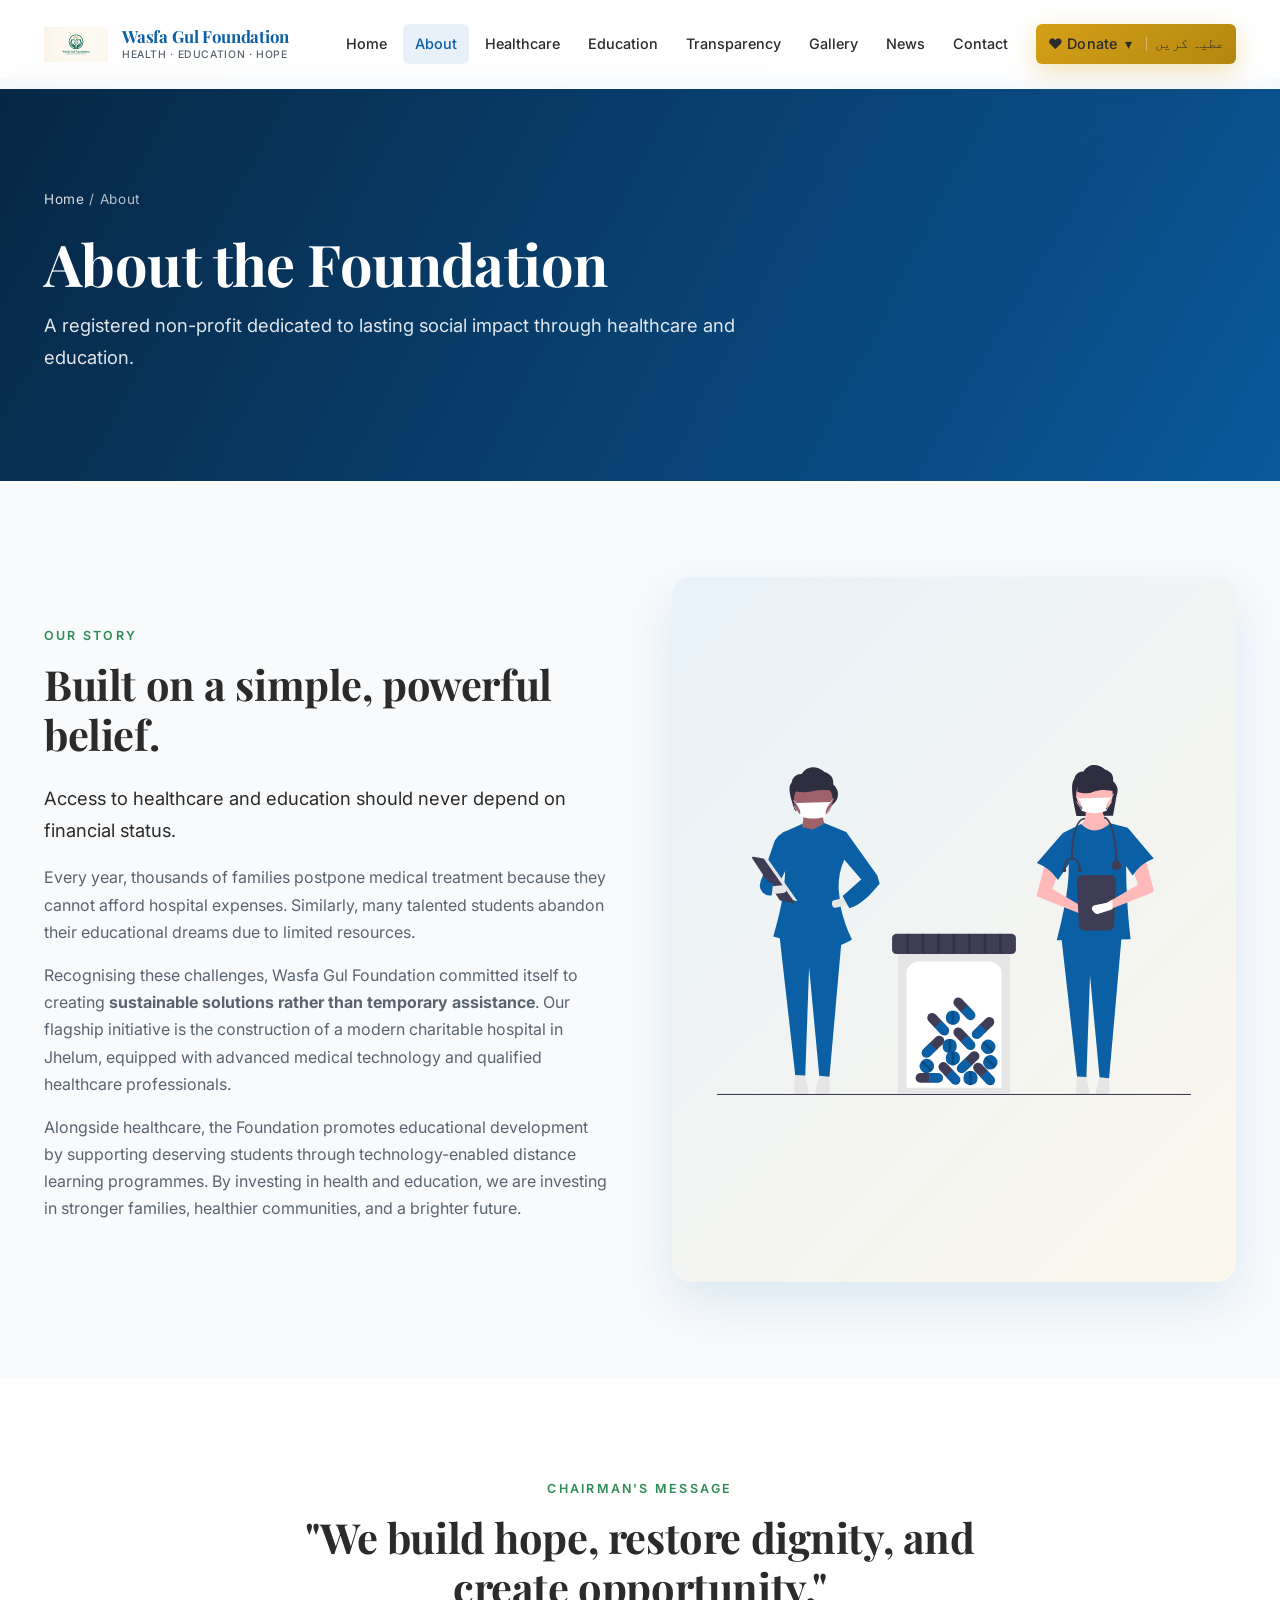
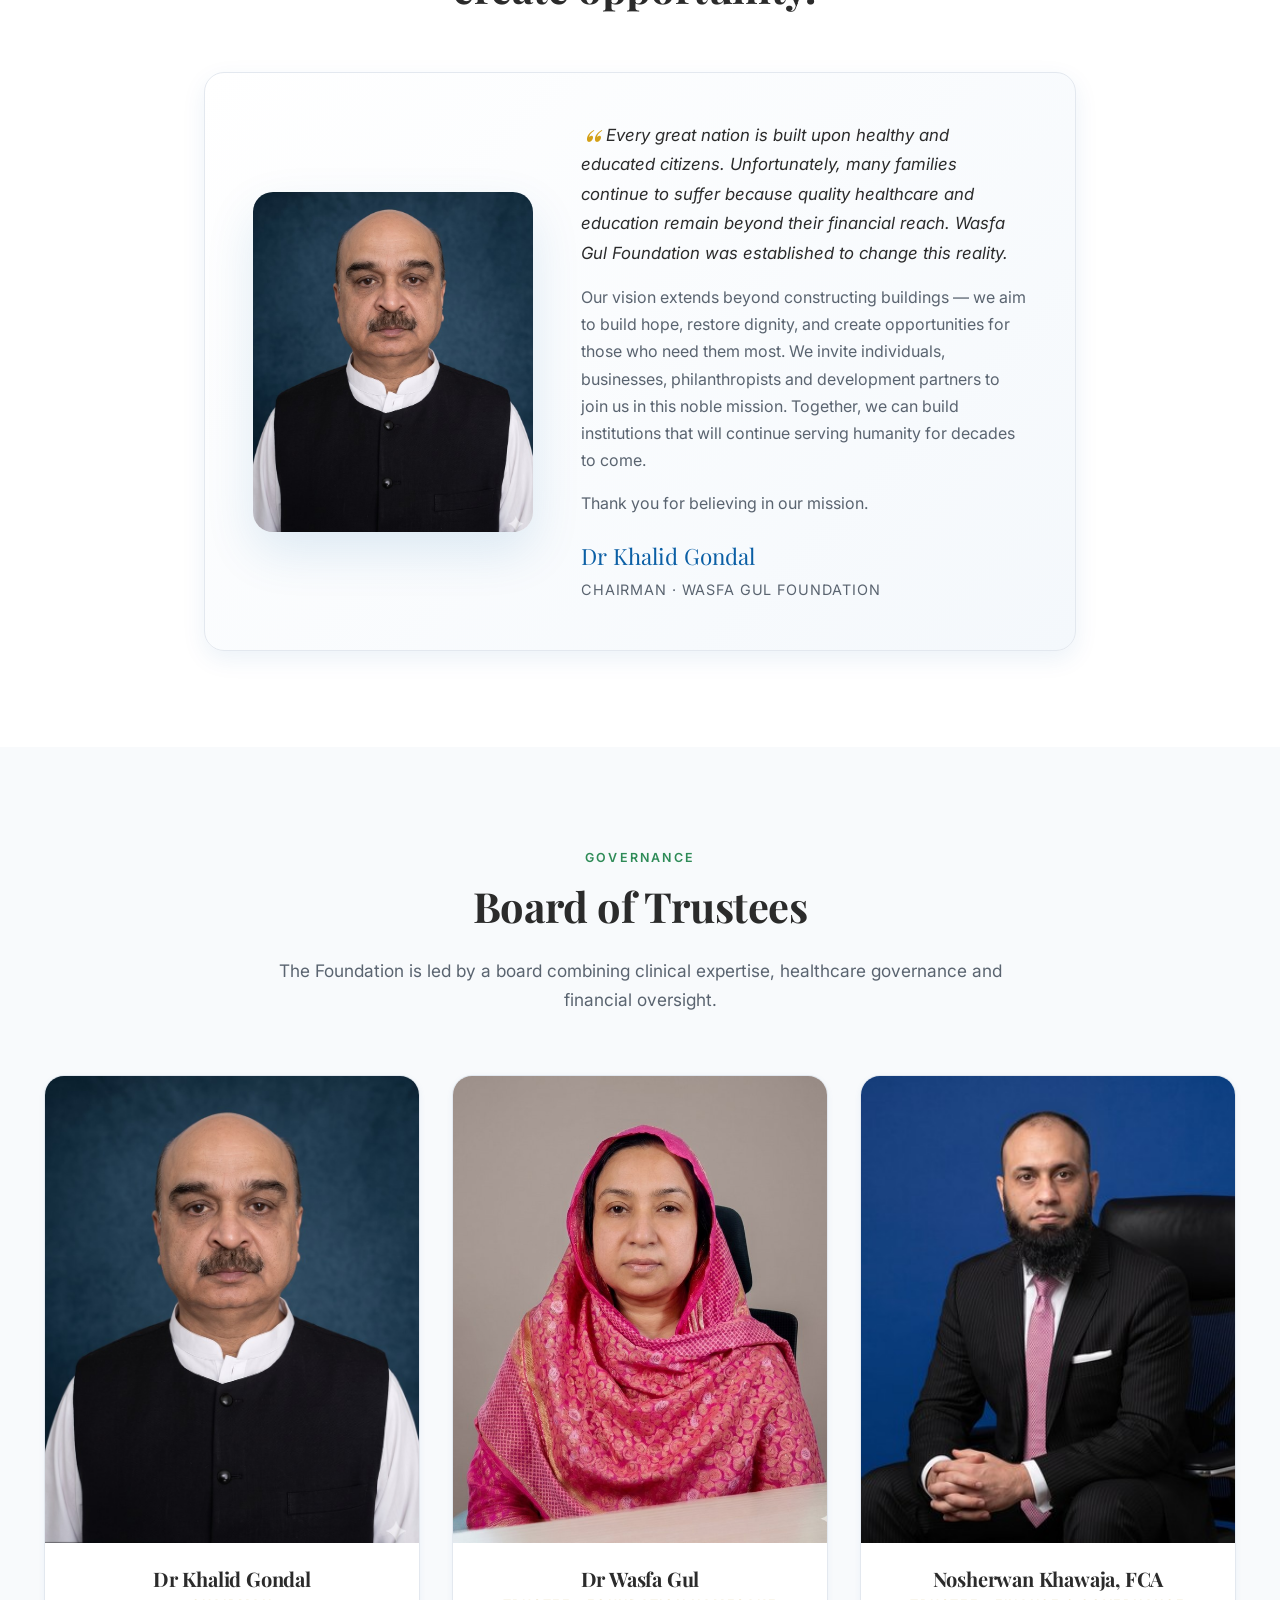
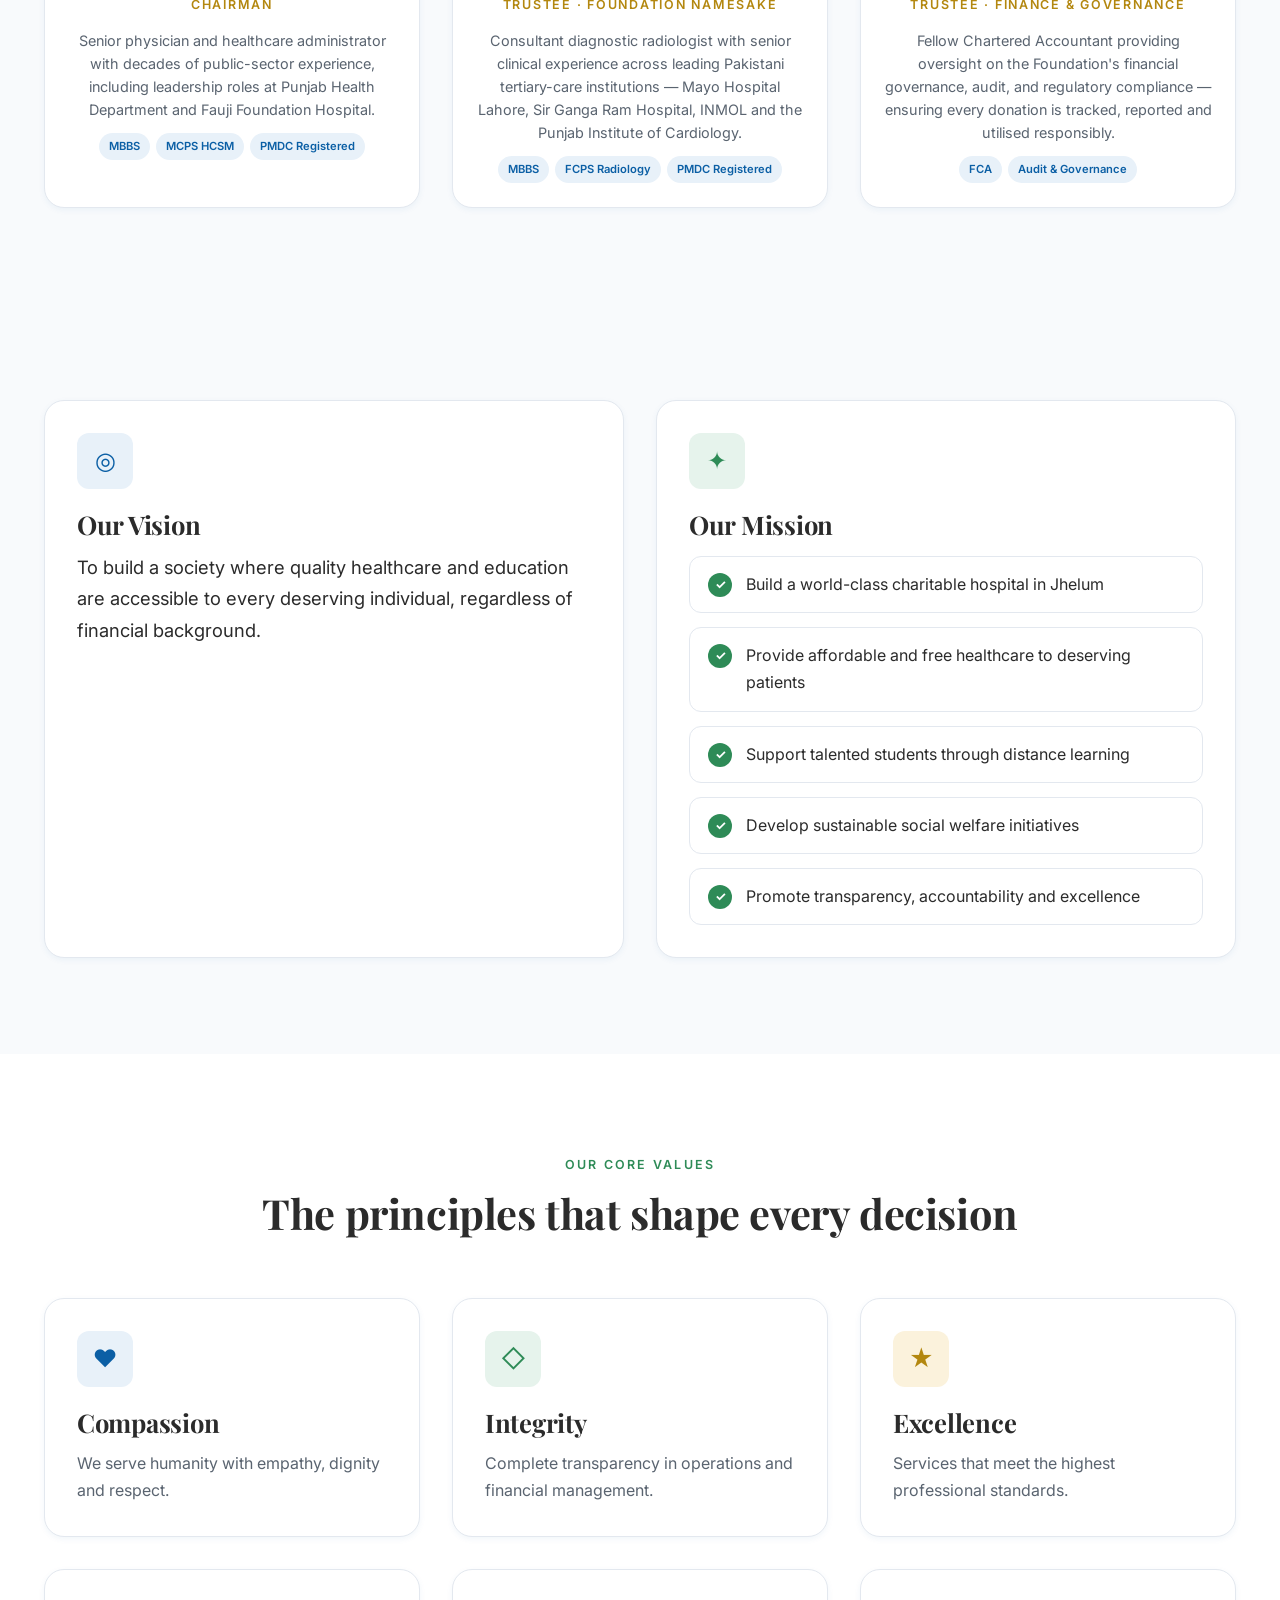
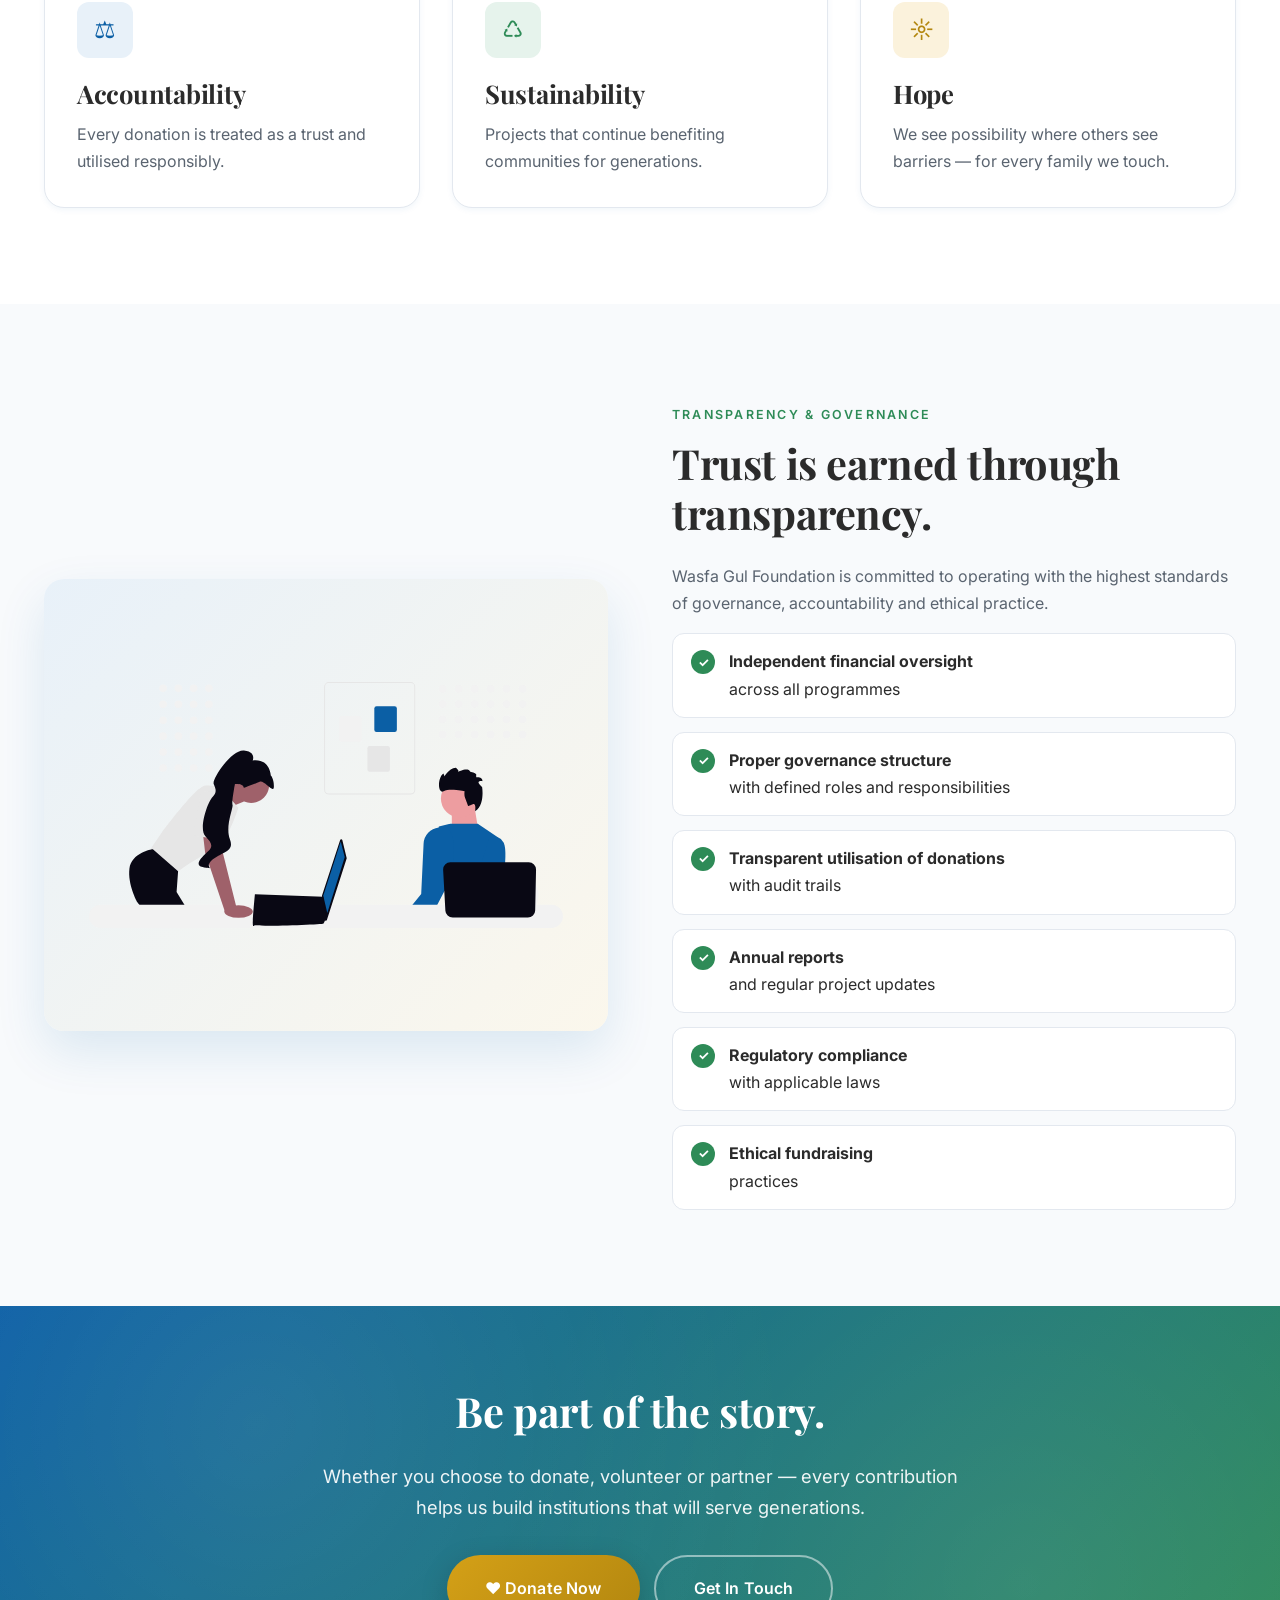
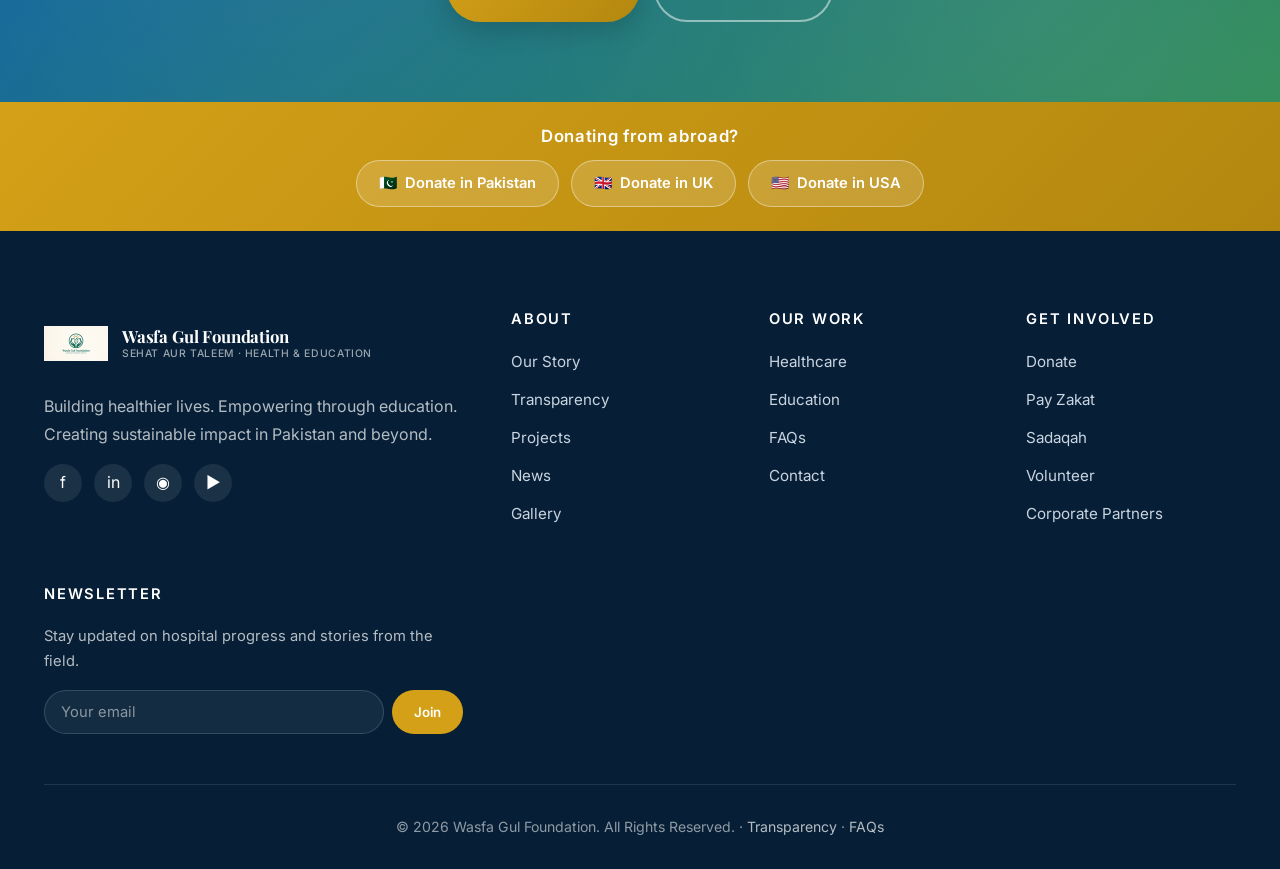
==== commit 4ba46009: "Replace all stock photos with flat brand illustrations; gradient hero backgrounds - Swap 52 Unsplash" ====
--- a/about.html
+++ b/about.html
@@ -14,7 +14,7 @@
 <meta property="og:description" content="A registered non-profit dedicated to lasting social impact through healthcare and education in Pakistan." />
 <meta property="og:type" content="website" />
 <meta property="og:url" content="https://wasfagulfoundation.org/about.html" />
-<meta property="og:image" content="https://images.unsplash.com/photo-1504813184591-01572f98c85f?auto=format&fit=crop&w=1200&q=80" />
+<meta property="og:image" content="https://wasfagulfoundation.org/assets/img/logo-web.png" />
 <meta property="og:image:width" content="1200" />
 <meta property="og:image:height" content="630" />
 <meta property="og:image:alt" content="Wasfa Gul Foundation — healthcare and education for underserved communities" />
@@ -23,7 +23,7 @@
 <meta name="twitter:card" content="summary_large_image" />
 <meta name="twitter:title" content="About — Wasfa Gul Foundation" />
 <meta name="twitter:description" content="A registered non-profit dedicated to lasting social impact through healthcare and education in Pakistan." />
-<meta name="twitter:image" content="https://images.unsplash.com/photo-1504813184591-01572f98c85f?auto=format&fit=crop&w=1200&q=80" />
+<meta name="twitter:image" content="https://wasfagulfoundation.org/assets/img/logo-web.png" />
 <script type="application/ld+json">
 {
   "@context": "https://schema.org",
@@ -110,7 +110,7 @@
 <main id="main-content" tabindex="-1">
 
 <section class="page-hero">
-  <div class="page-hero-bg" style="background-image: url('https://images.unsplash.com/photo-1517120026326-d87759a7b63b?auto=format&fit=crop&w=2000&q=80');"></div>
+  <div class="page-hero-bg" style="background-image: linear-gradient(135deg, #0B5FA5 0%, #084a82 70%);"></div>
   <div class="container">
     <div class="breadcrumb"><a href="index.html">Home</a> / About</div>
     <h1>About the Foundation</h1>
@@ -131,7 +131,7 @@
         <p>Alongside healthcare, the Foundation promotes educational development by supporting deserving students through technology-enabled distance learning programmes. By investing in health and education, we are investing in stronger families, healthier communities, and a brighter future.</p>
       </div>
       <div class="split-img reveal">
-        <img src="https://images.unsplash.com/photo-1576091160550-2173dba999ef?auto=format&fit=crop&w=1200&q=80" alt="Healthcare and patient care" loading="lazy" />
+        <img src="assets/img/illustrations/checkup.svg" alt="Healthcare and patient care" loading="lazy" />
       </div>
     </div>
   </div>
@@ -284,7 +284,7 @@
   <div class="container">
     <div class="split">
       <div class="split-img landscape reveal">
-        <img src="https://images.unsplash.com/photo-1522071820081-009f0129c71c?auto=format&fit=crop&w=1200&q=80" alt="Governance and collaboration" loading="lazy" />
+        <img src="assets/img/illustrations/teamwork.svg" alt="Governance and collaboration" loading="lazy" />
       </div>
       <div class="reveal">
         <span class="eyebrow">Transparency &amp; Governance</span>
--- a/assets/css/style.css
+++ b/assets/css/style.css
@@ -1042,3 +1042,14 @@
 .mb-2 { margin-bottom: 24px; }
 .mb-3 { margin-bottom: 36px; }
 .mb-4 { margin-bottom: 48px; }
+
+/* ===== Flat illustrations (replacing stock photos) ===== */
+img[src*="/illustrations/"]{
+  object-fit: contain !important;
+  background: linear-gradient(135deg, var(--color-primary-light) 0%, #fbf7ec 100%);
+  padding: 6% 8%;
+  box-sizing: border-box;
+}
+.card-img:hover figure img[src*="/illustrations/"],
+.gallery-item:hover img[src*="/illustrations/"],
+.beneficiary-card:hover figure img[src*="/illustrations/"]{ transform: none !important; }
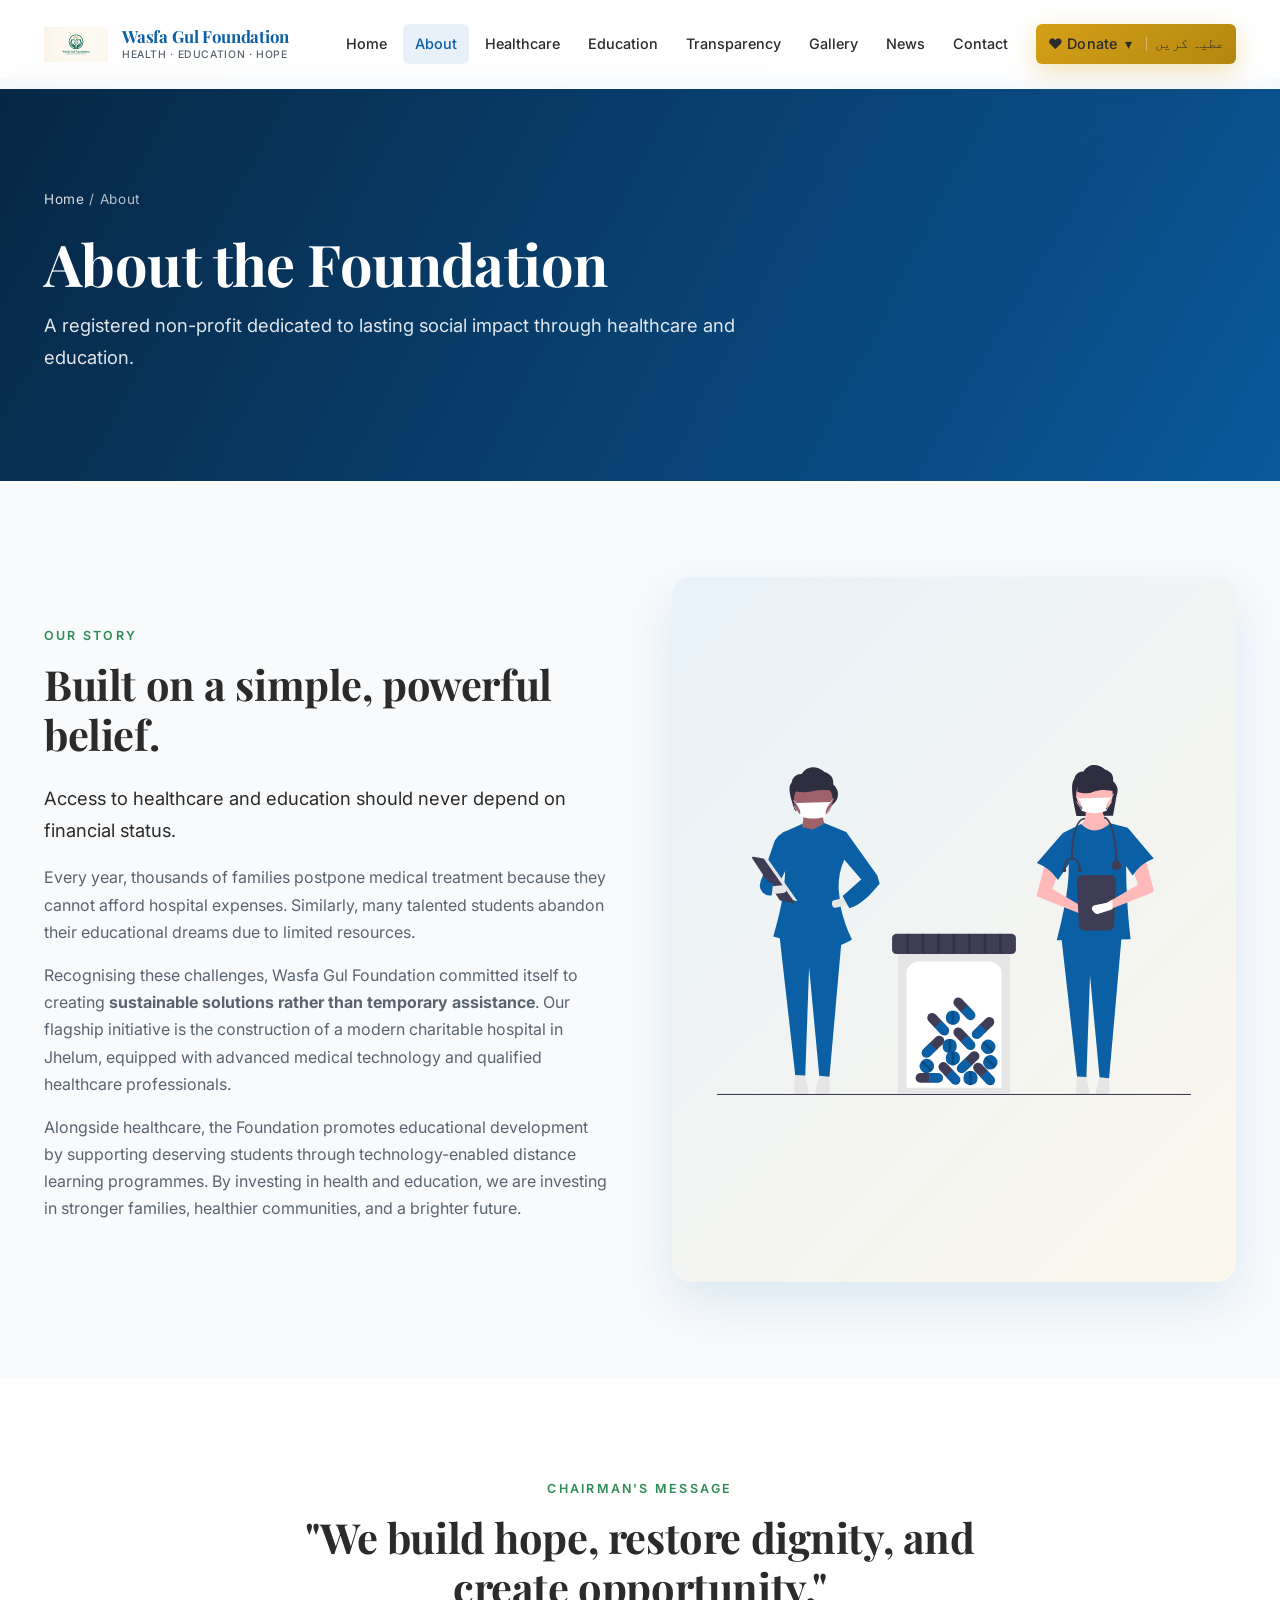
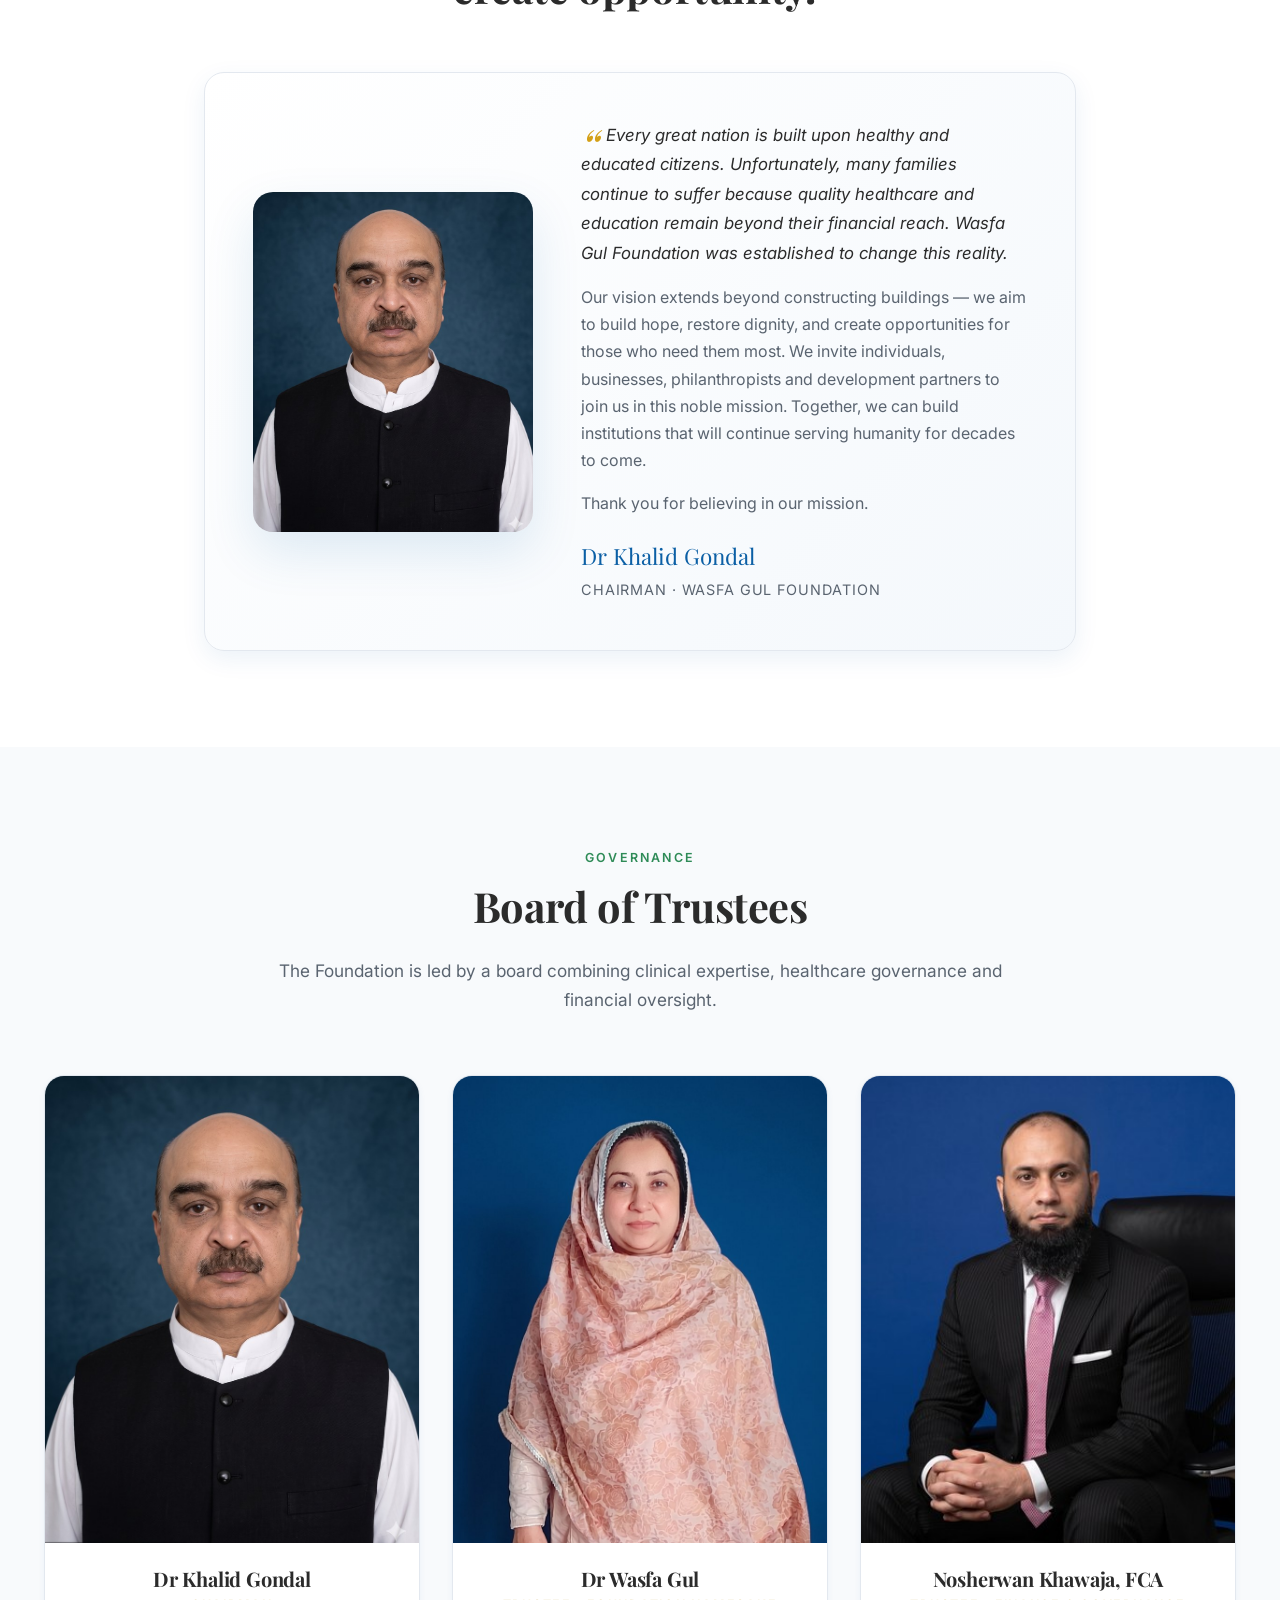
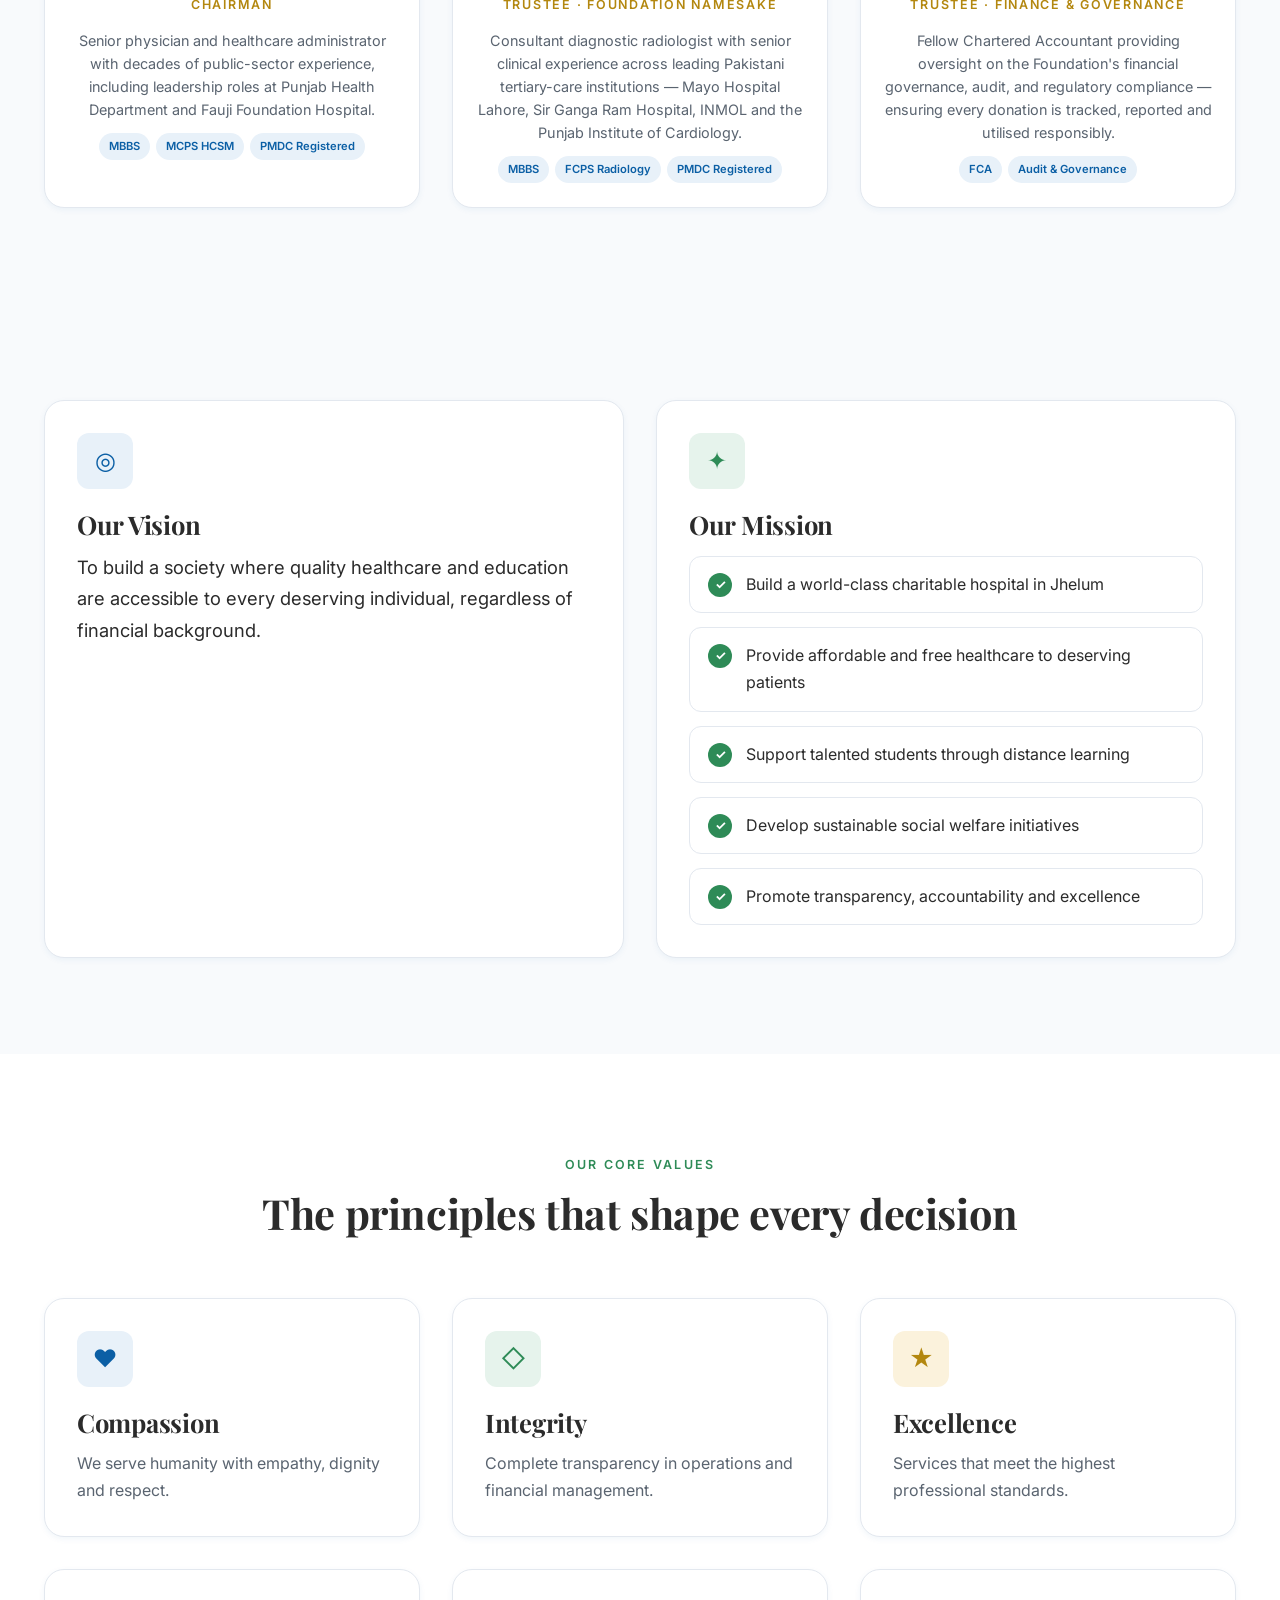
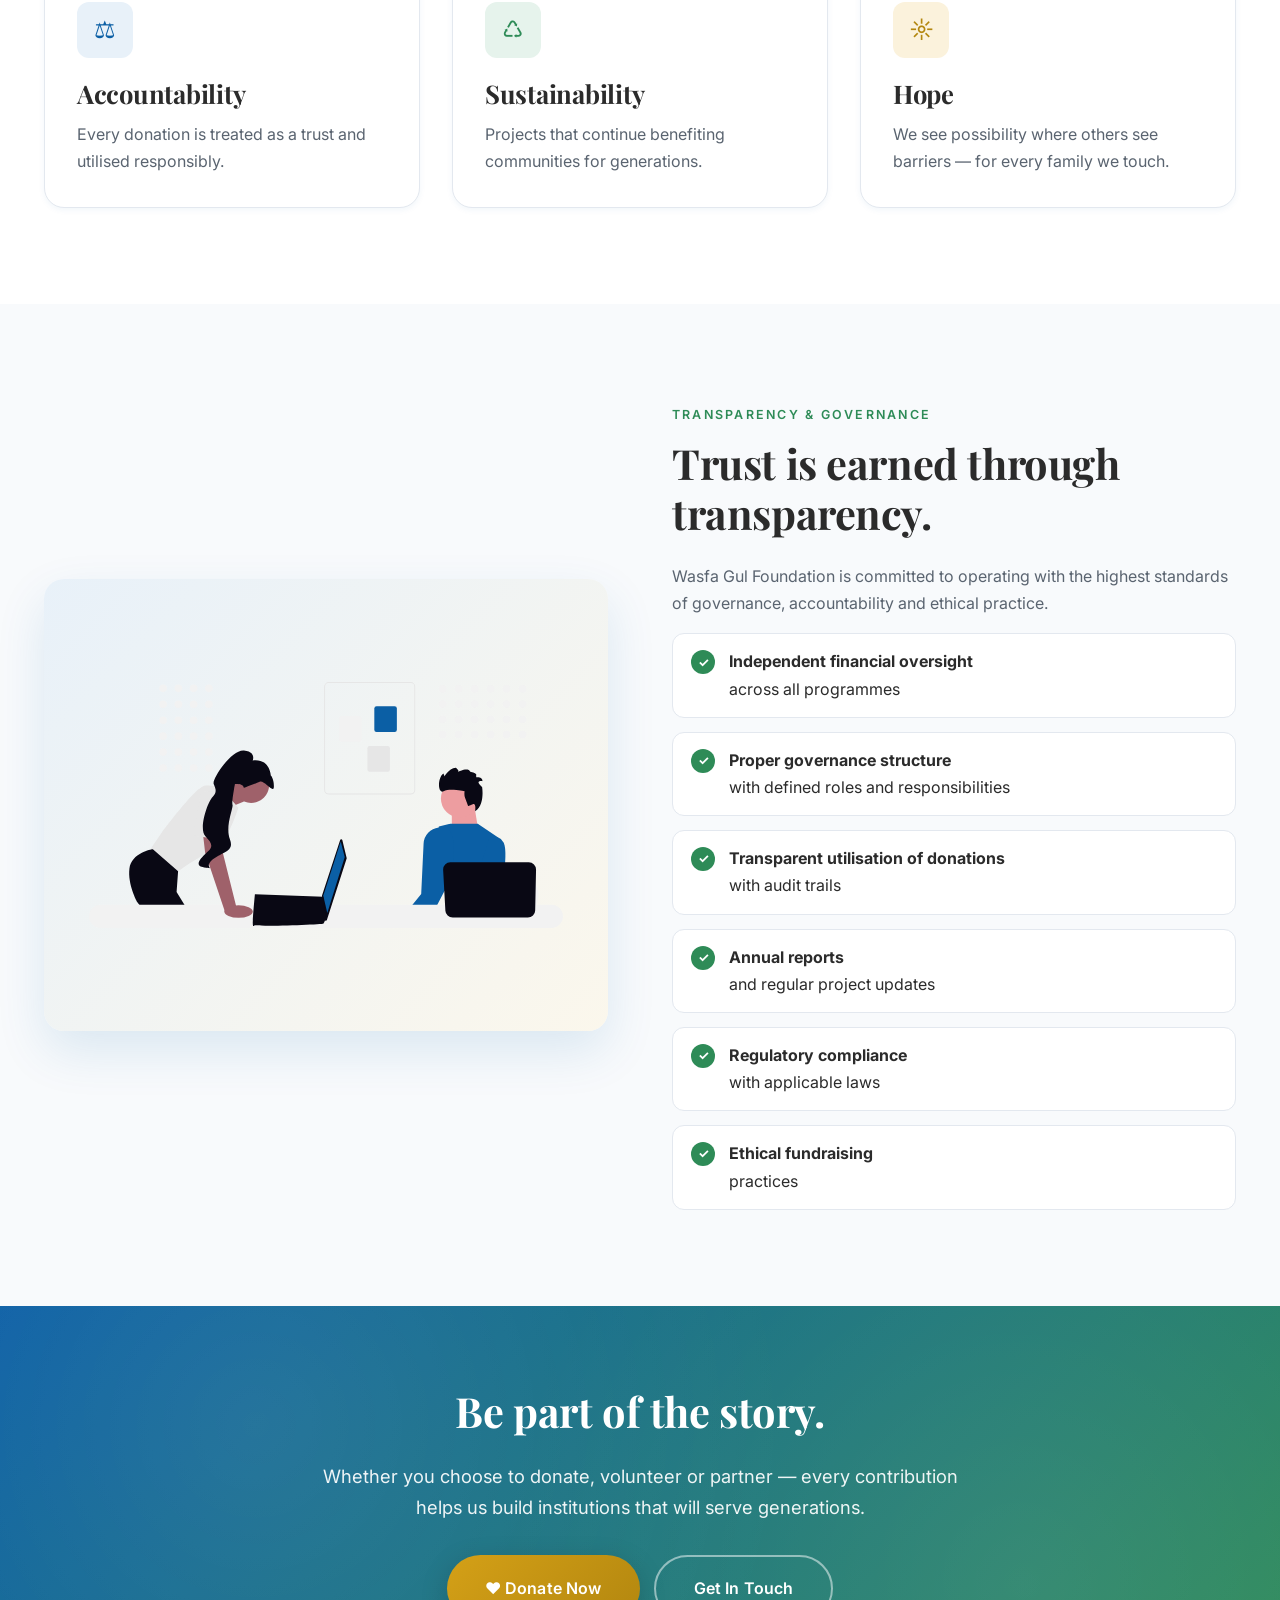
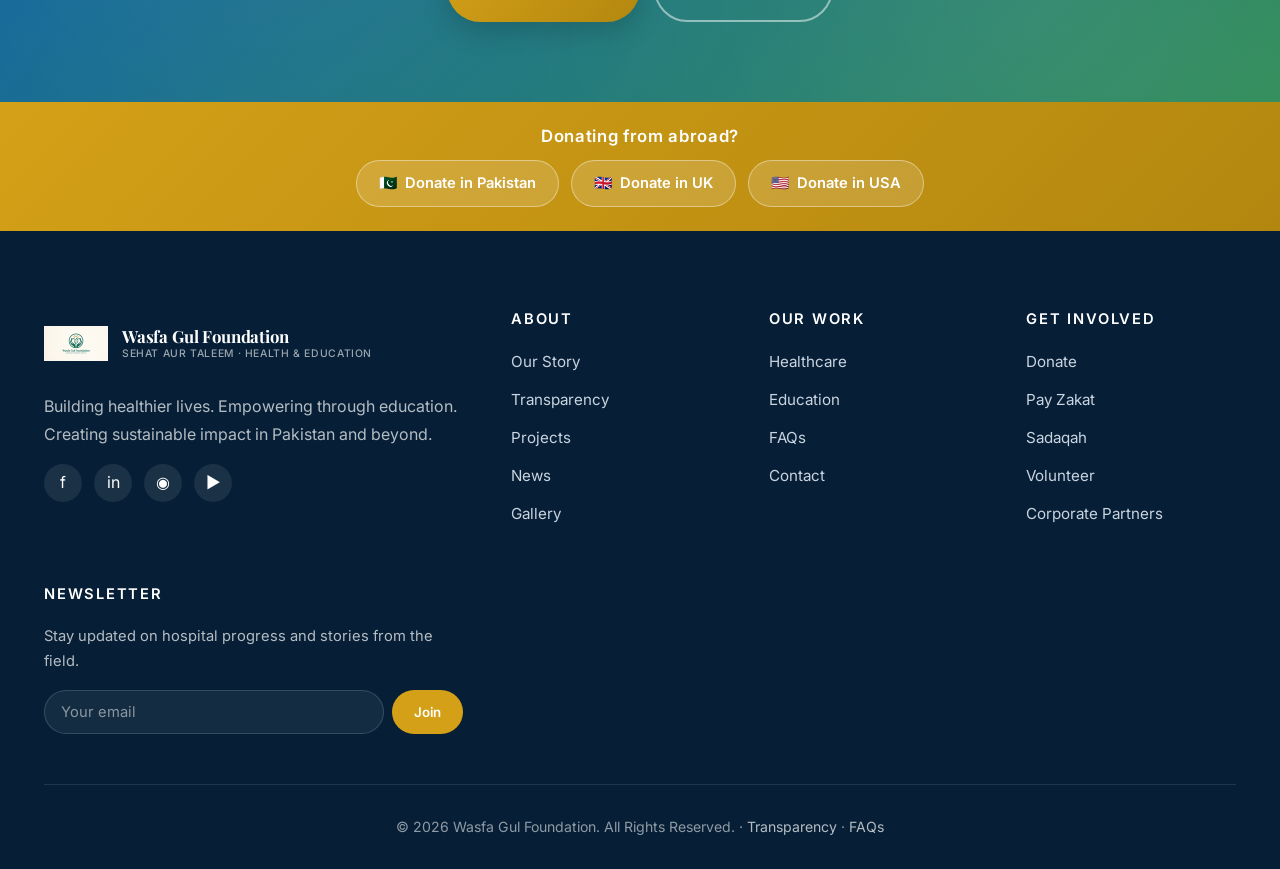
==== commit 64664e12: "Add official Facebook page link site-wide (footer + structured data) Co-Authored-By: Claude Opus 4.8" ====
--- a/about.html
+++ b/about.html
@@ -37,7 +37,7 @@
       "logo": "https://wasfagulfoundation.org/assets/img/logo.png",
       "description": "A registered non-profit dedicated to building a state-of-the-art charitable hospital in Jhelum and empowering students through distance learning.",
       "address": {"@type": "PostalAddress", "addressLocality": "Jhelum", "addressRegion": "Punjab", "addressCountry": "PK"},
-      "sameAs": ["https://www.facebook.com/wasfagul", "https://www.linkedin.com/company/wasfagul", "https://www.instagram.com/wasfagul"],
+      "sameAs": ["https://www.facebook.com/profile.php?id=61591449750977", "https://www.linkedin.com/company/wasfagul", "https://www.instagram.com/wasfagul"],
       "subOrganization": [{"@id": "https://wasfagulfoundation.org/#hospital"}, {"@id": "https://wasfagulfoundation.org/#education"}],
       "potentialAction": {
         "@type": "DonateAction",
@@ -334,7 +334,7 @@
       <div class="footer-about">
         <a href="index.html" class="brand"><span class="brand-mark"><img src="assets/img/logo-mark.png" alt="Wasfa Gul Foundation logo" /></span><span class="brand-text" style="color:#fff;">Wasfa Gul Foundation<small>Sehat aur Taleem · Health &amp; Education</small></span></a>
         <p>Building healthier lives. Empowering through education. Creating sustainable impact in Pakistan and beyond.</p>
-        <ul class="social-list" aria-label="Social media"><li><a href="#" aria-label="Facebook">f</a></li><li><a href="#" aria-label="LinkedIn">in</a></li><li><a href="#" aria-label="Instagram">◉</a></li><li><a href="#" aria-label="YouTube">▶</a></li></ul>
+        <ul class="social-list" aria-label="Social media"><li><a href="https://www.facebook.com/profile.php?id=61591449750977" aria-label="Facebook" target="_blank" rel="noopener">f</a></li><li><a href="#" aria-label="LinkedIn">in</a></li><li><a href="#" aria-label="Instagram">◉</a></li><li><a href="#" aria-label="YouTube">▶</a></li></ul>
       </div>
       <div><h4>About</h4><ul class="footer-list"><li><a href="about.html">Our Story</a></li><li><a href="transparency.html">Transparency</a></li><li><a href="projects.html">Projects</a></li><li><a href="news.html">News</a></li><li><a href="gallery.html">Gallery</a></li></ul></div>
       <div><h4>Our Work</h4><ul class="footer-list"><li><a href="hospital.html">Healthcare</a></li><li><a href="education.html">Education</a></li><li><a href="faq.html">FAQs</a></li><li><a href="contact.html">Contact</a></li></ul></div>
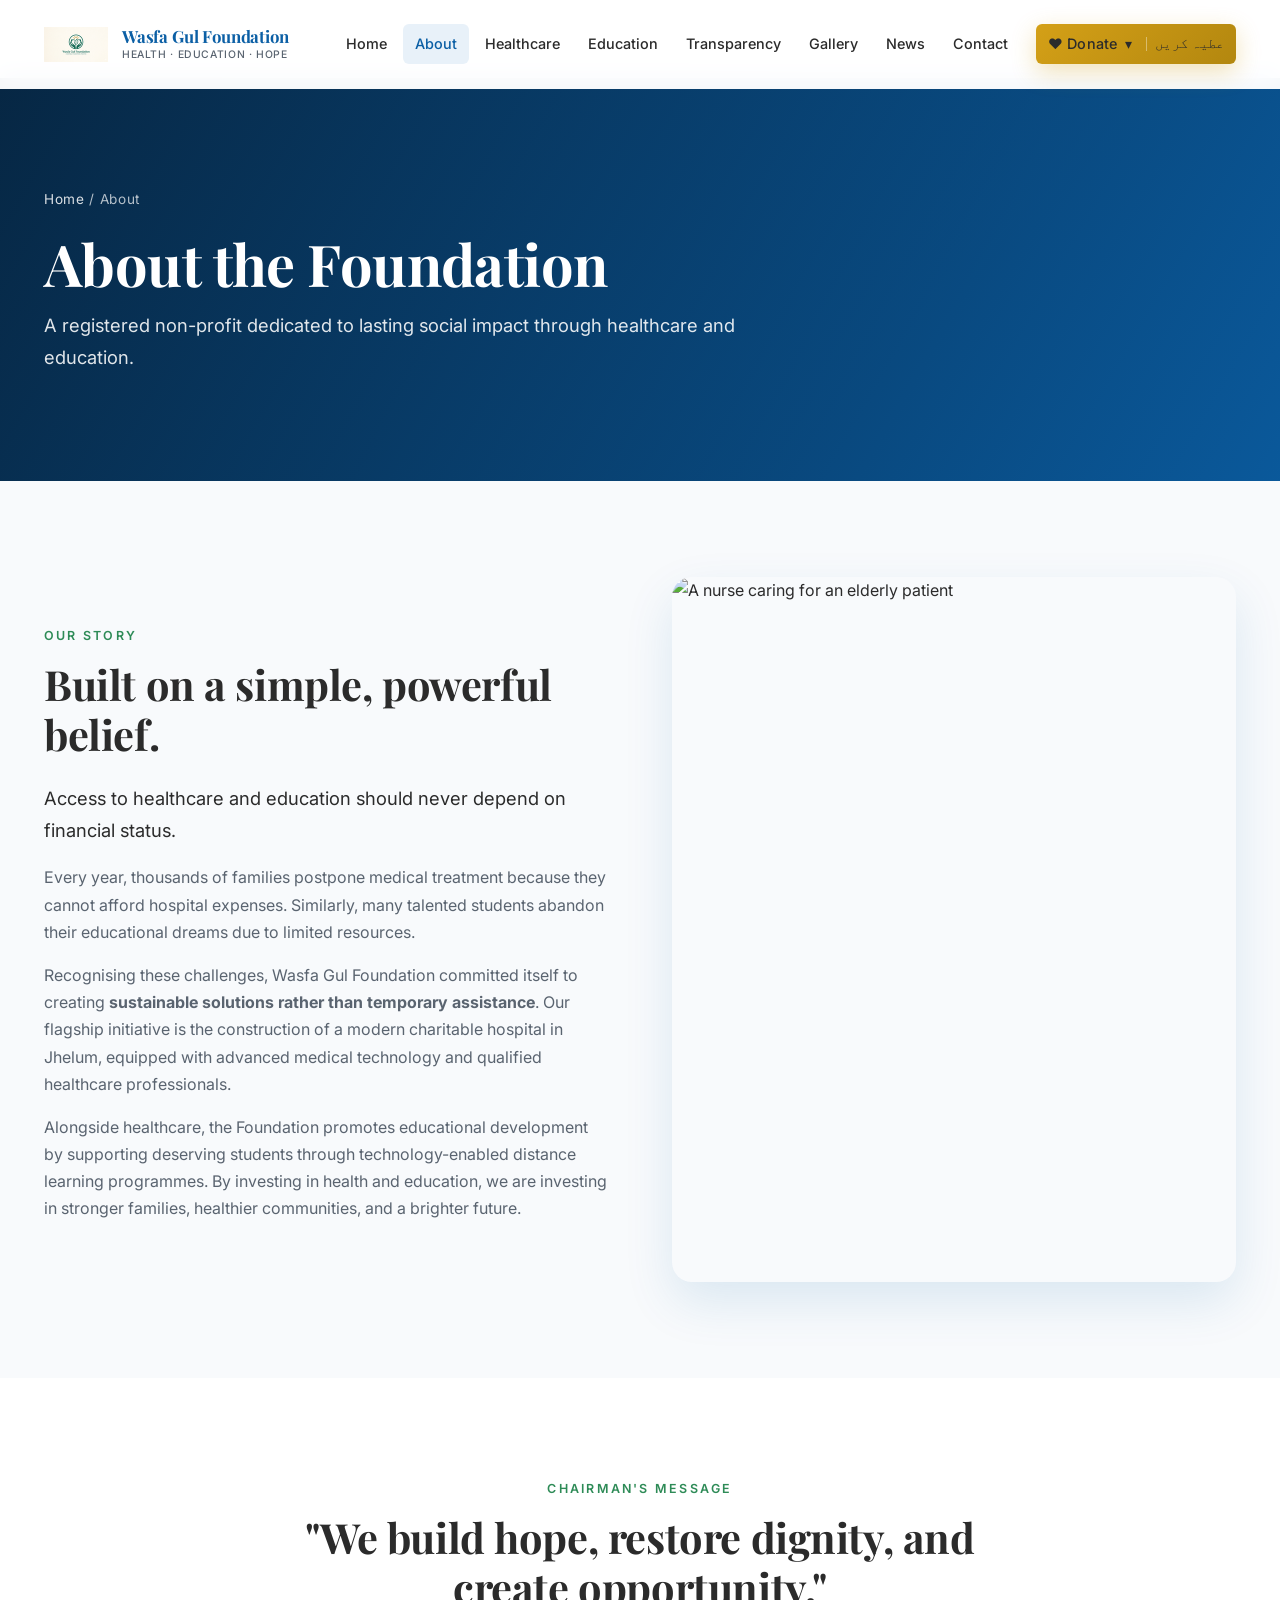
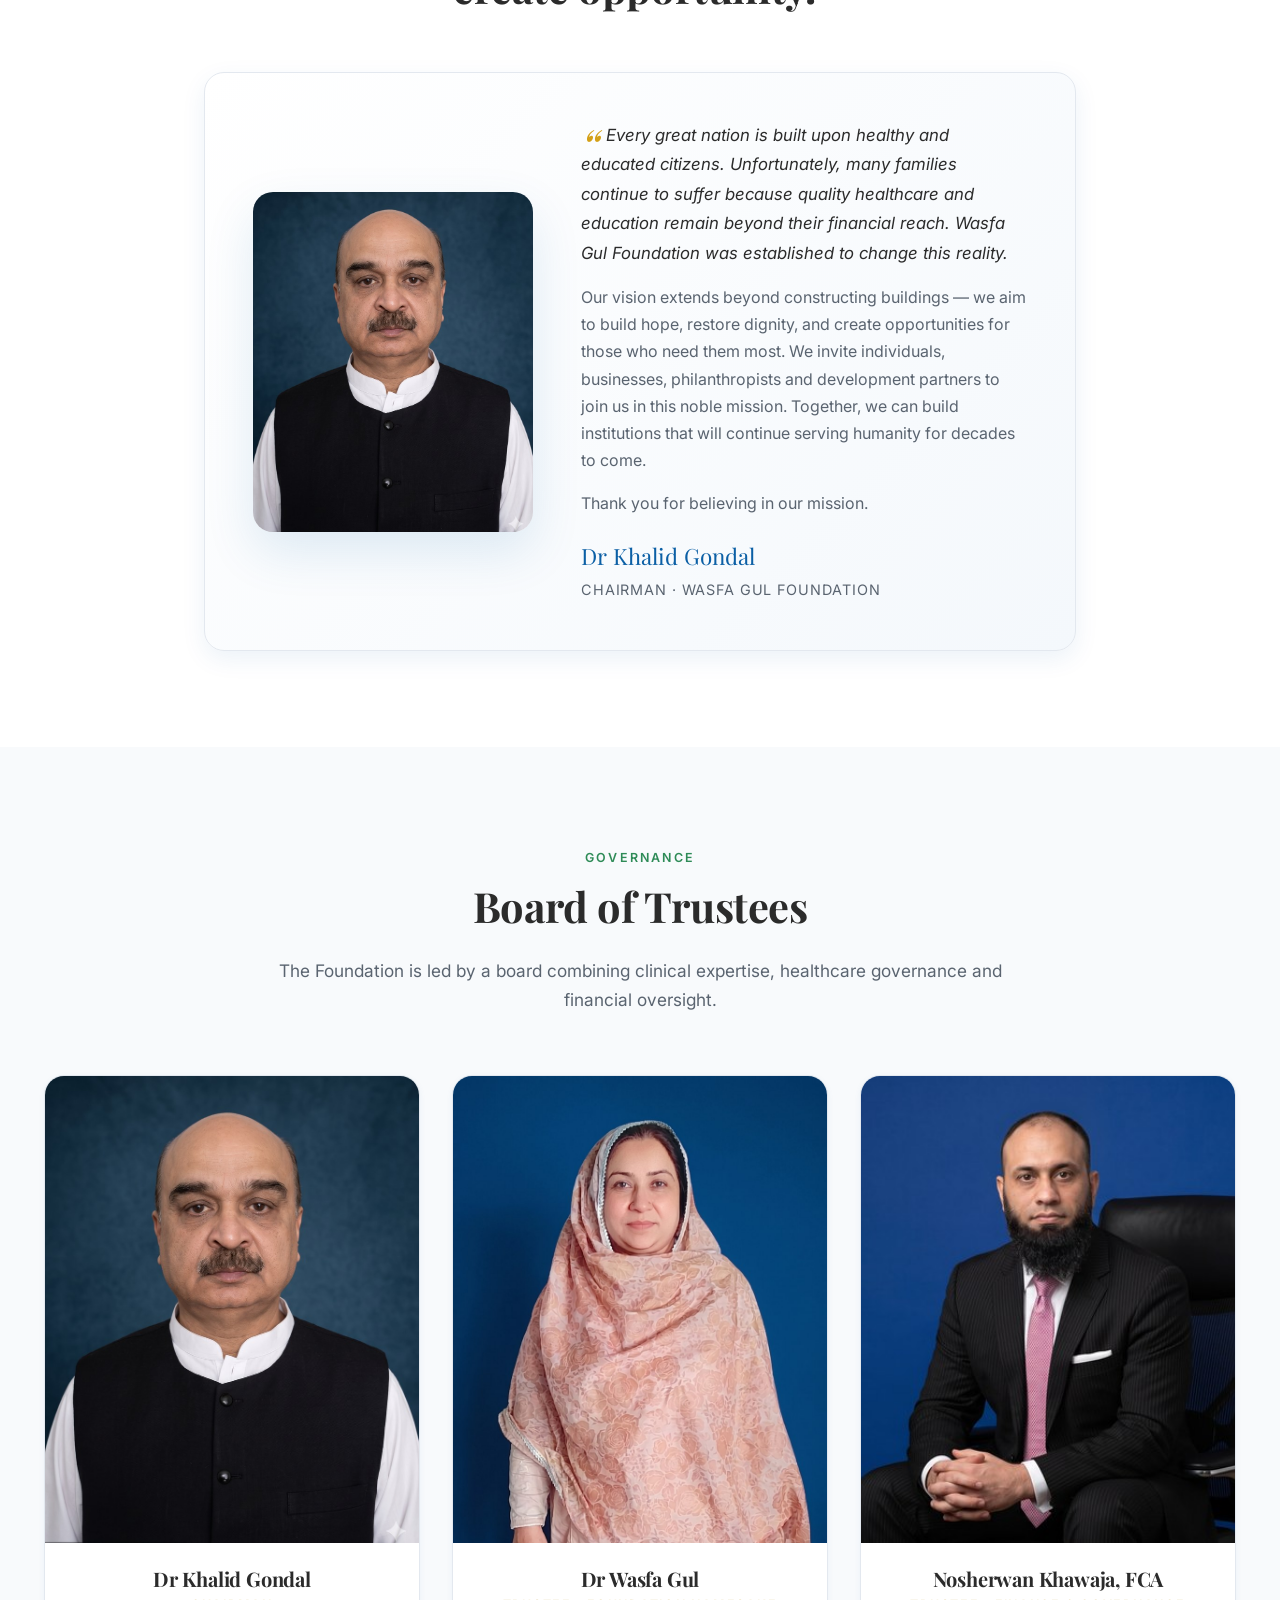
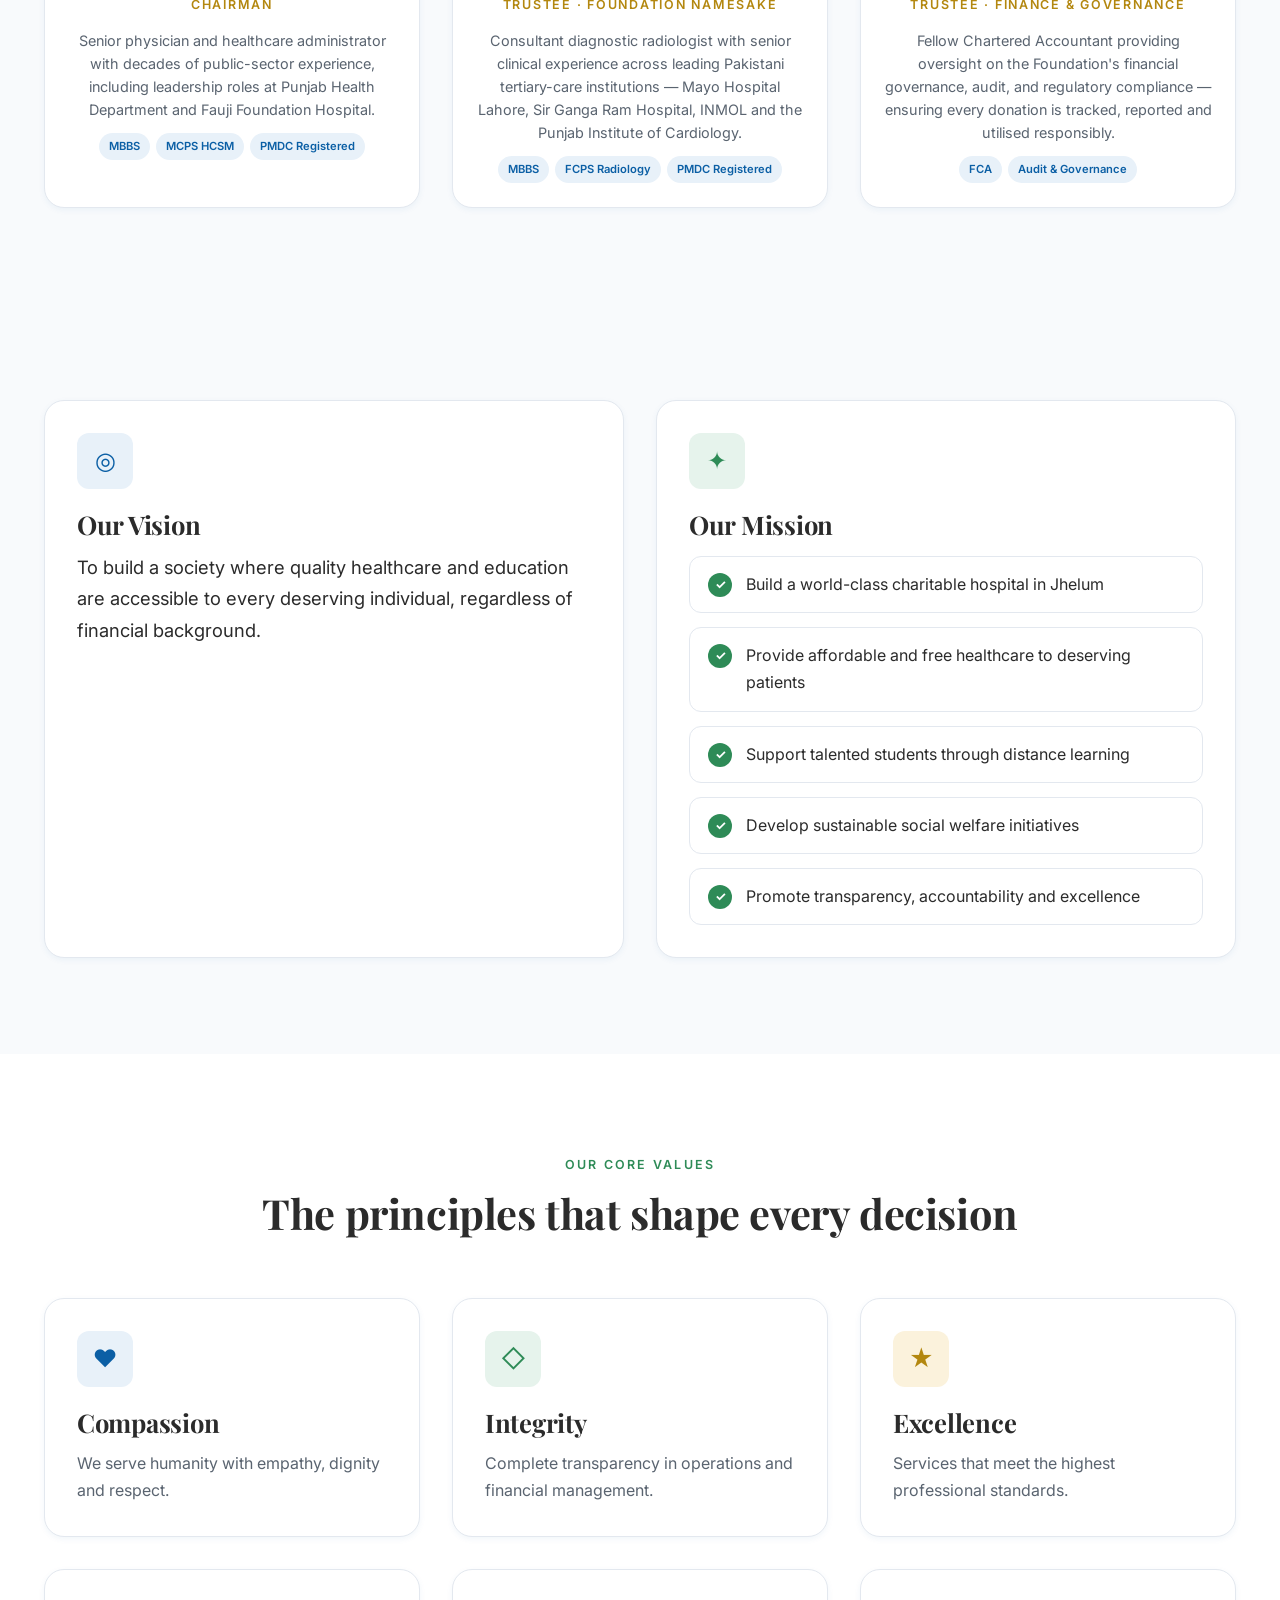
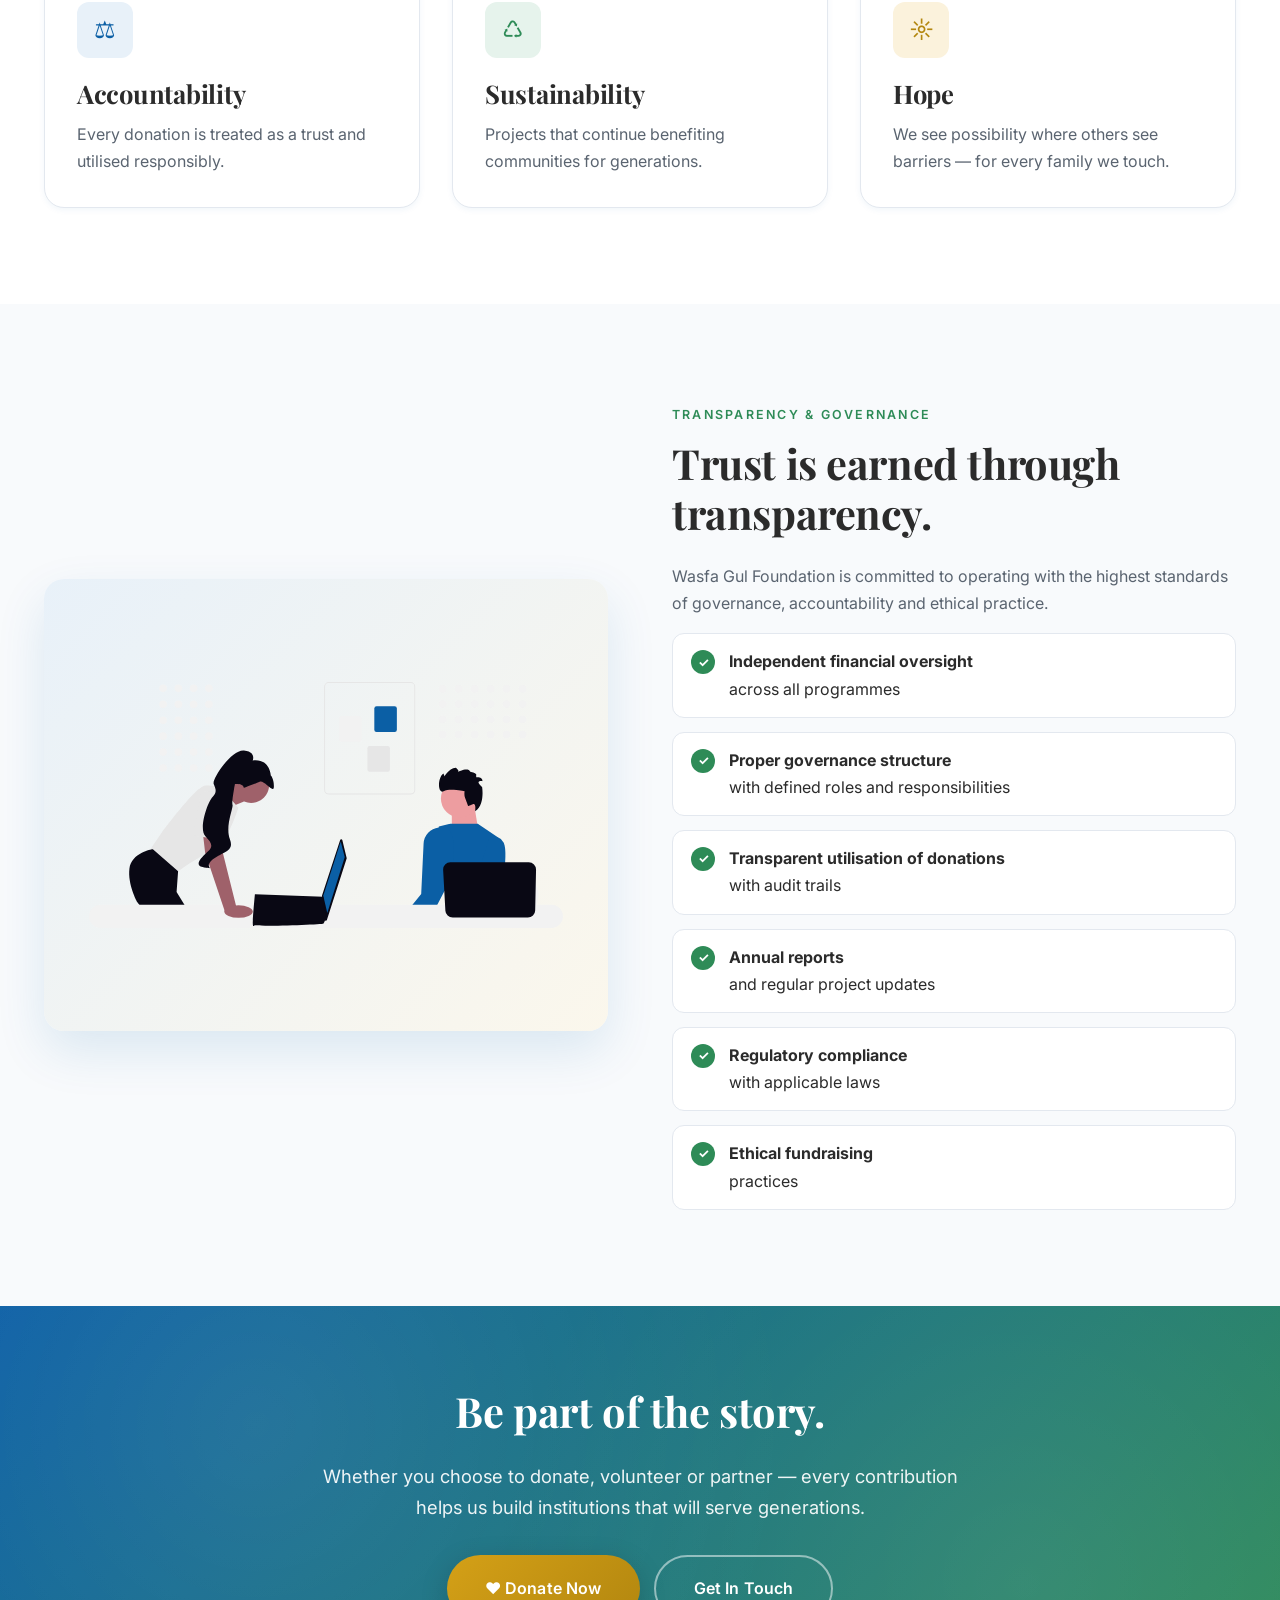
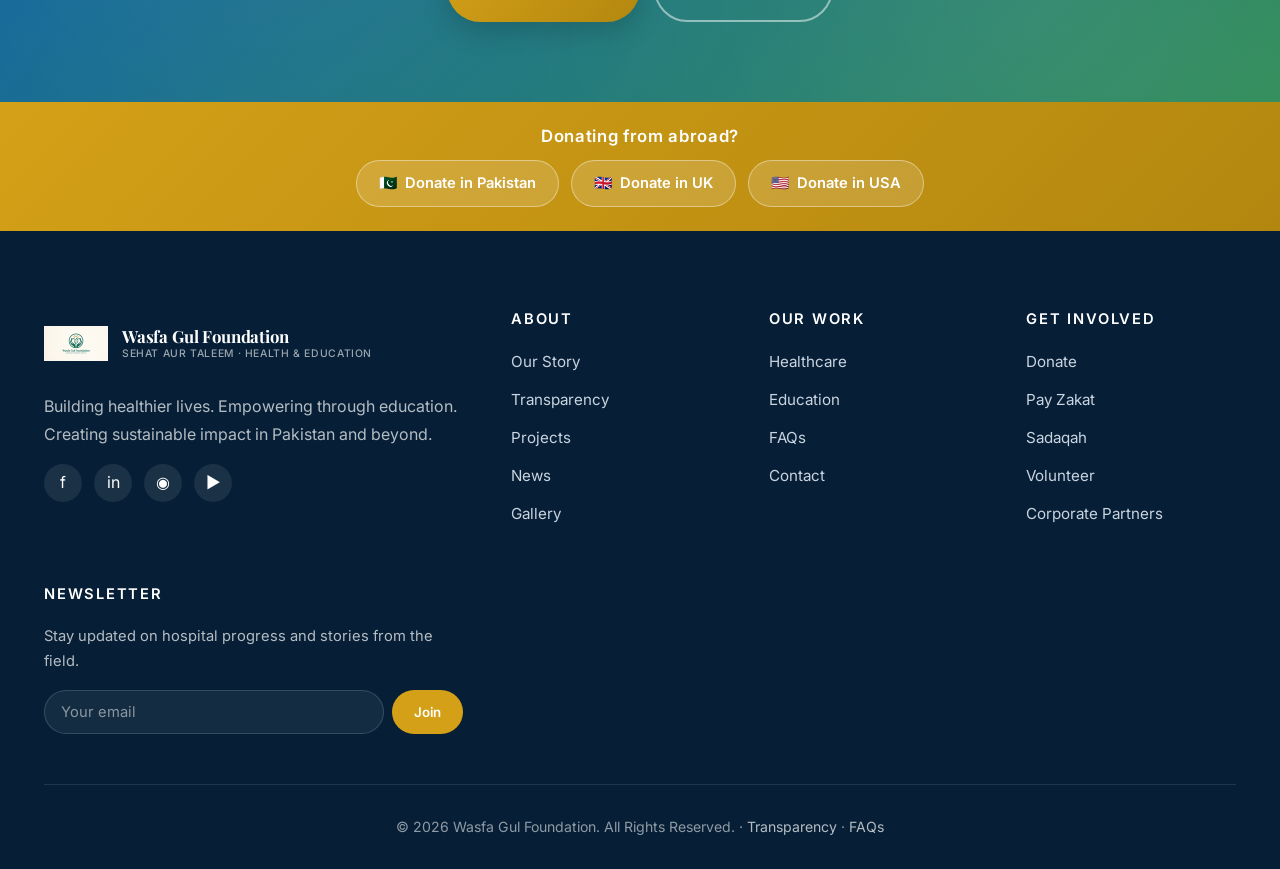
==== commit d096798f: "Replace Our Story illustration with caring-nurse photo on About page Co-Authored-By: Claude Opus 4.8" ====
--- a/about.html
+++ b/about.html
@@ -131,7 +131,7 @@
         <p>Alongside healthcare, the Foundation promotes educational development by supporting deserving students through technology-enabled distance learning programmes. By investing in health and education, we are investing in stronger families, healthier communities, and a brighter future.</p>
       </div>
       <div class="split-img reveal">
-        <img src="assets/img/illustrations/checkup.svg" alt="Healthcare and patient care" loading="lazy" />
+        <img src="https://images.unsplash.com/photo-1576765608535-5f04d1e3f289?auto=format&fit=crop&w=1000&q=80" alt="A nurse caring for an elderly patient" loading="lazy" />
       </div>
     </div>
   </div>
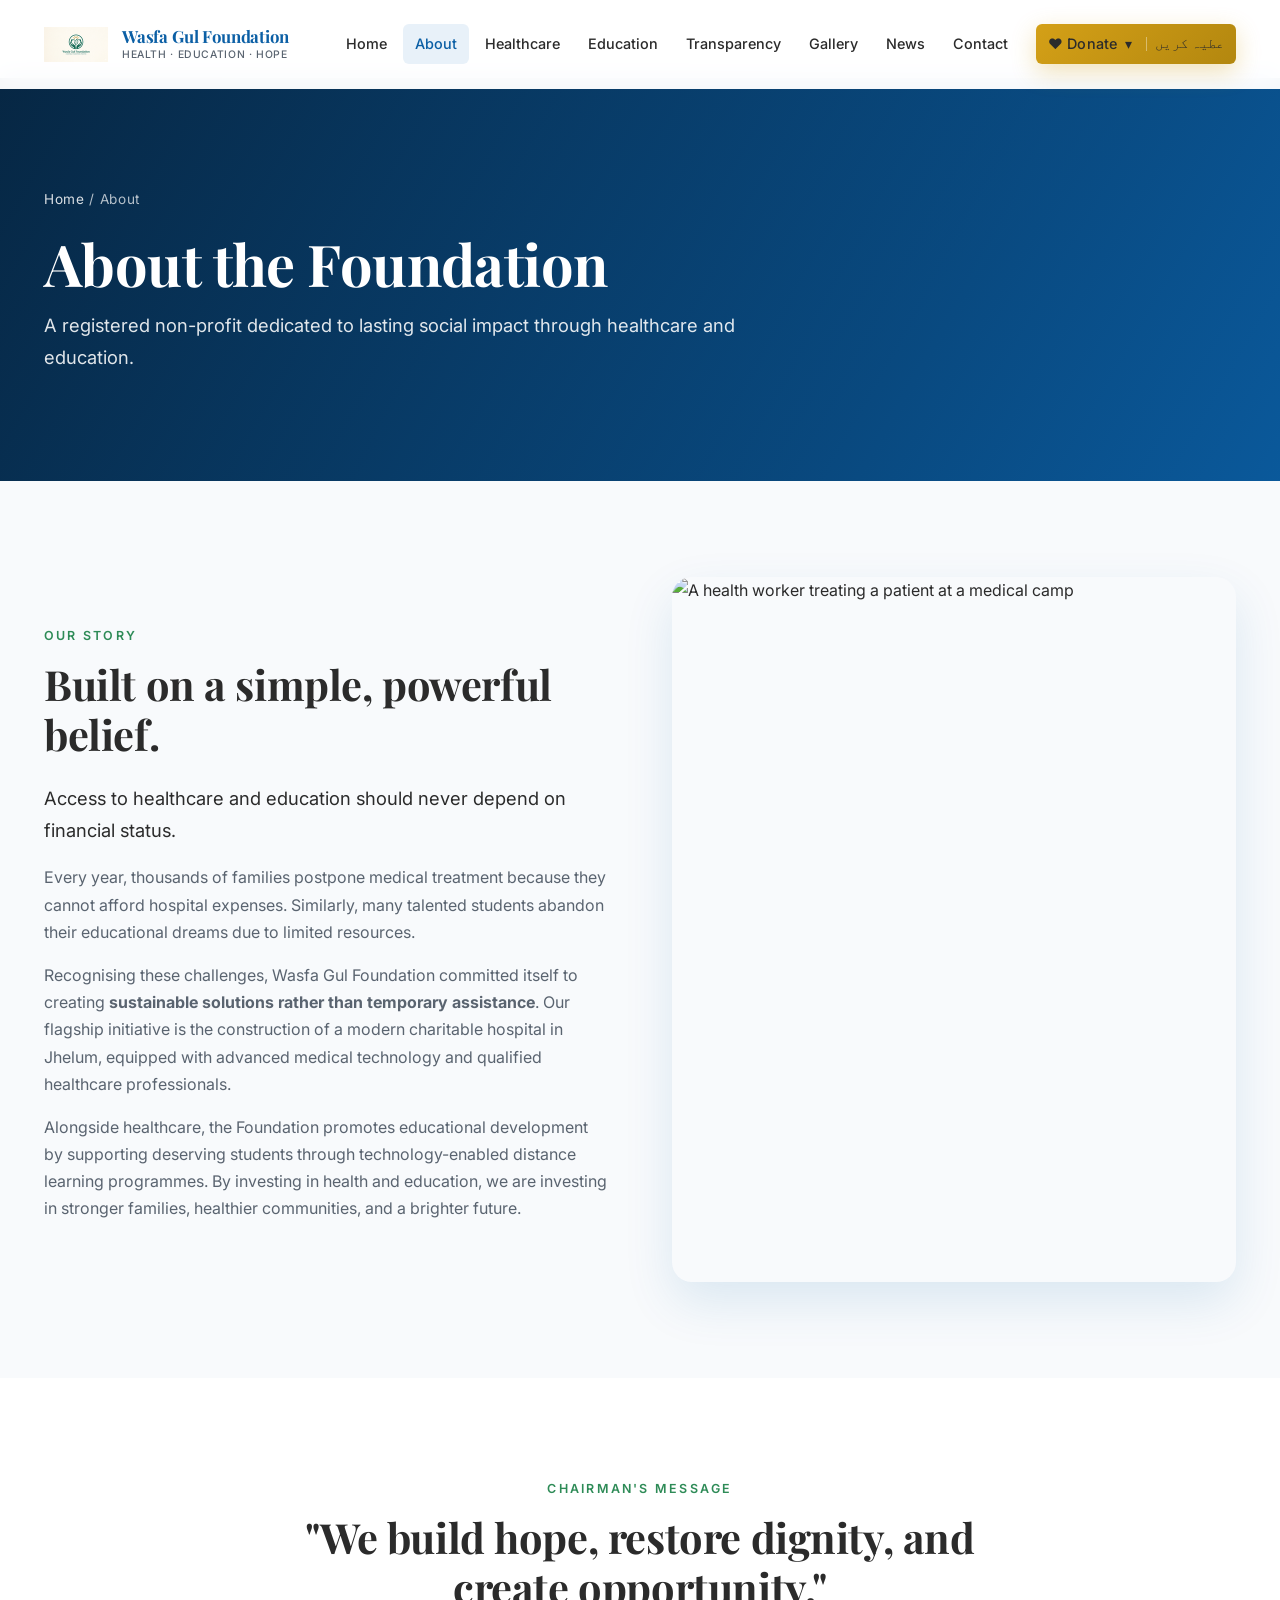
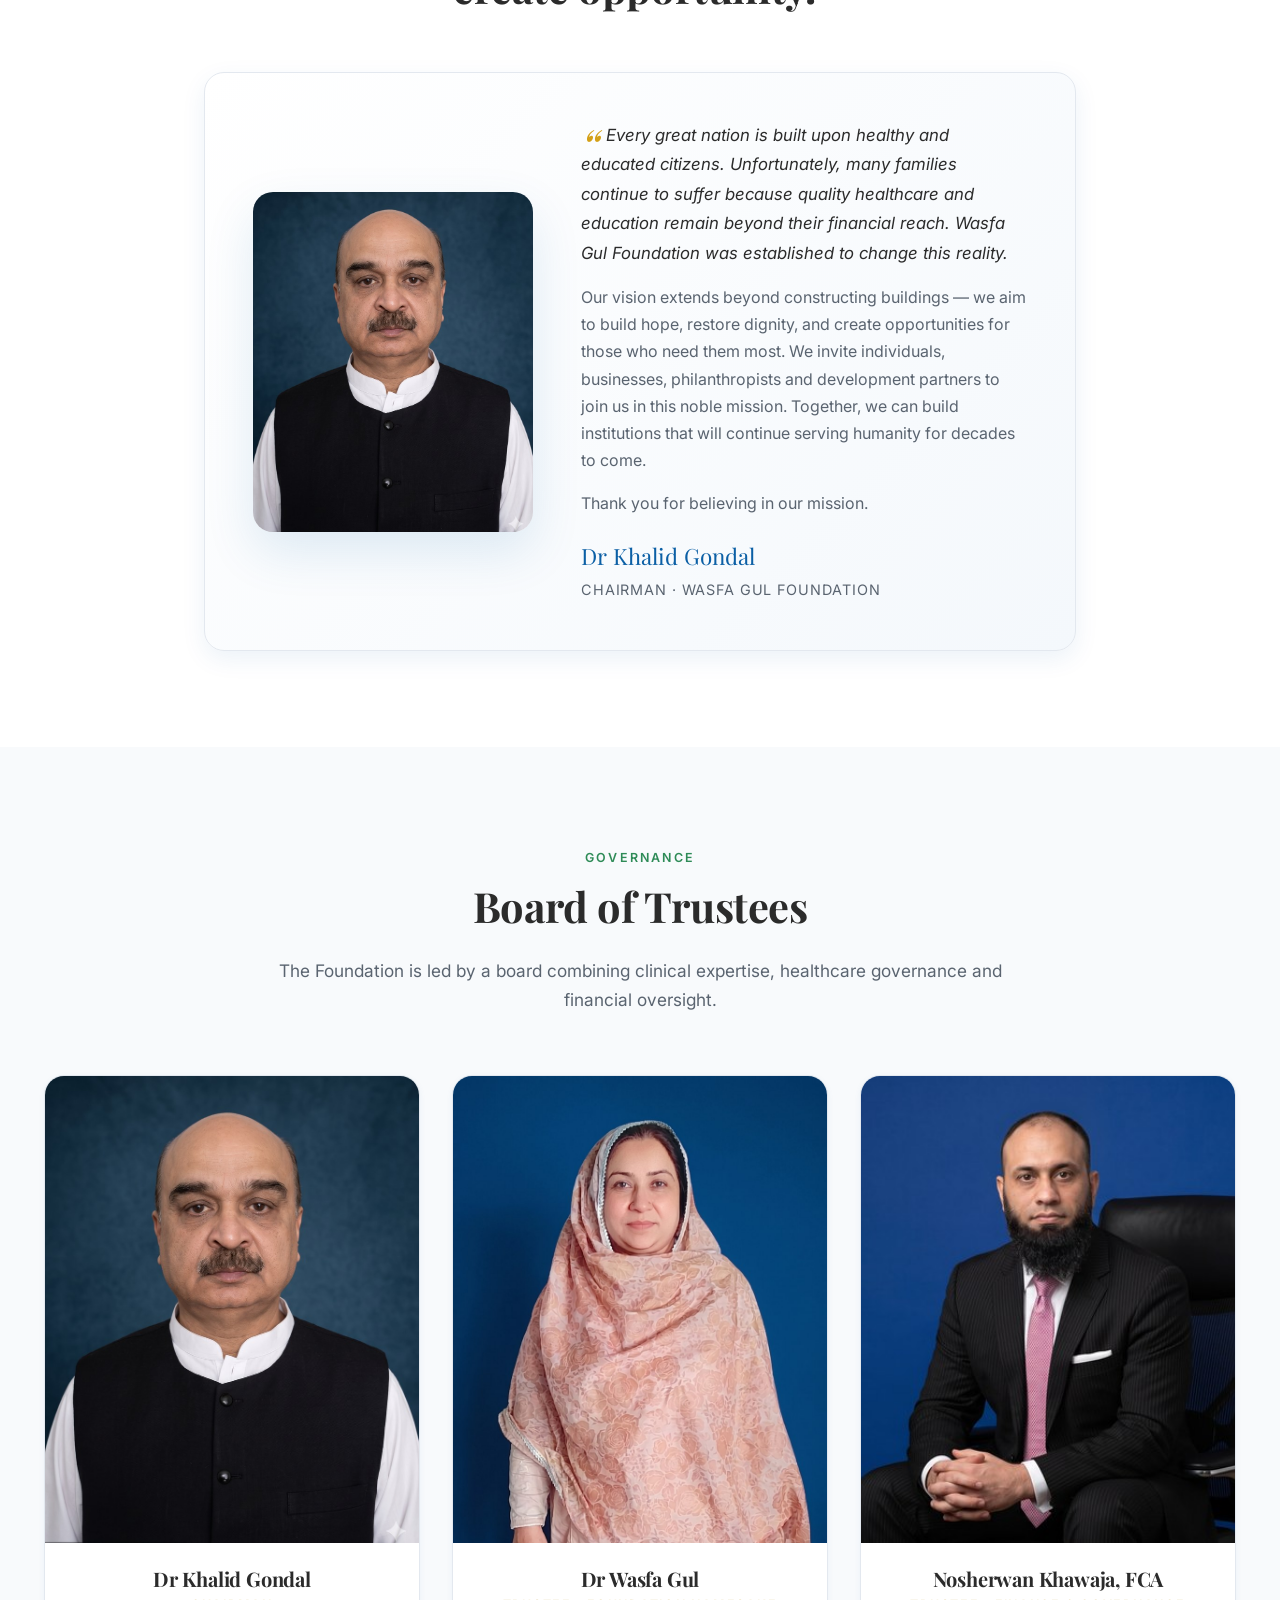
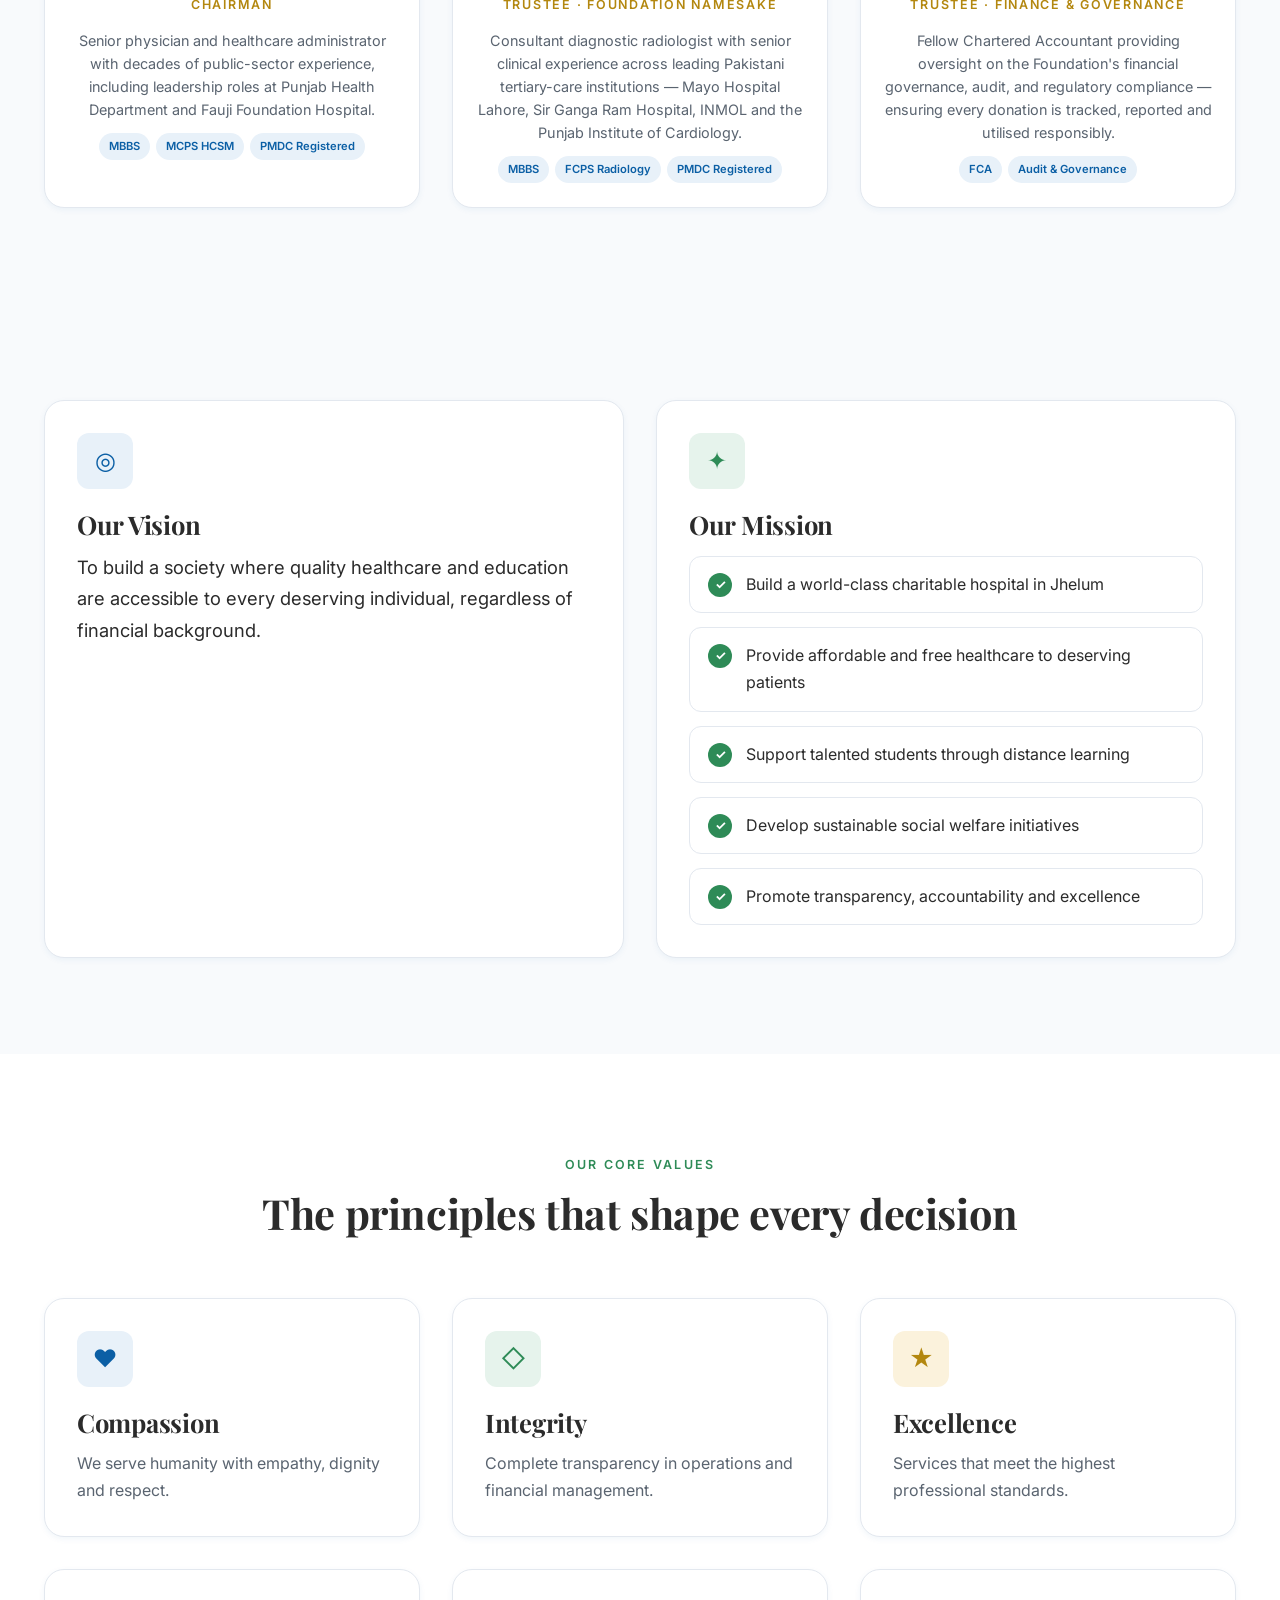
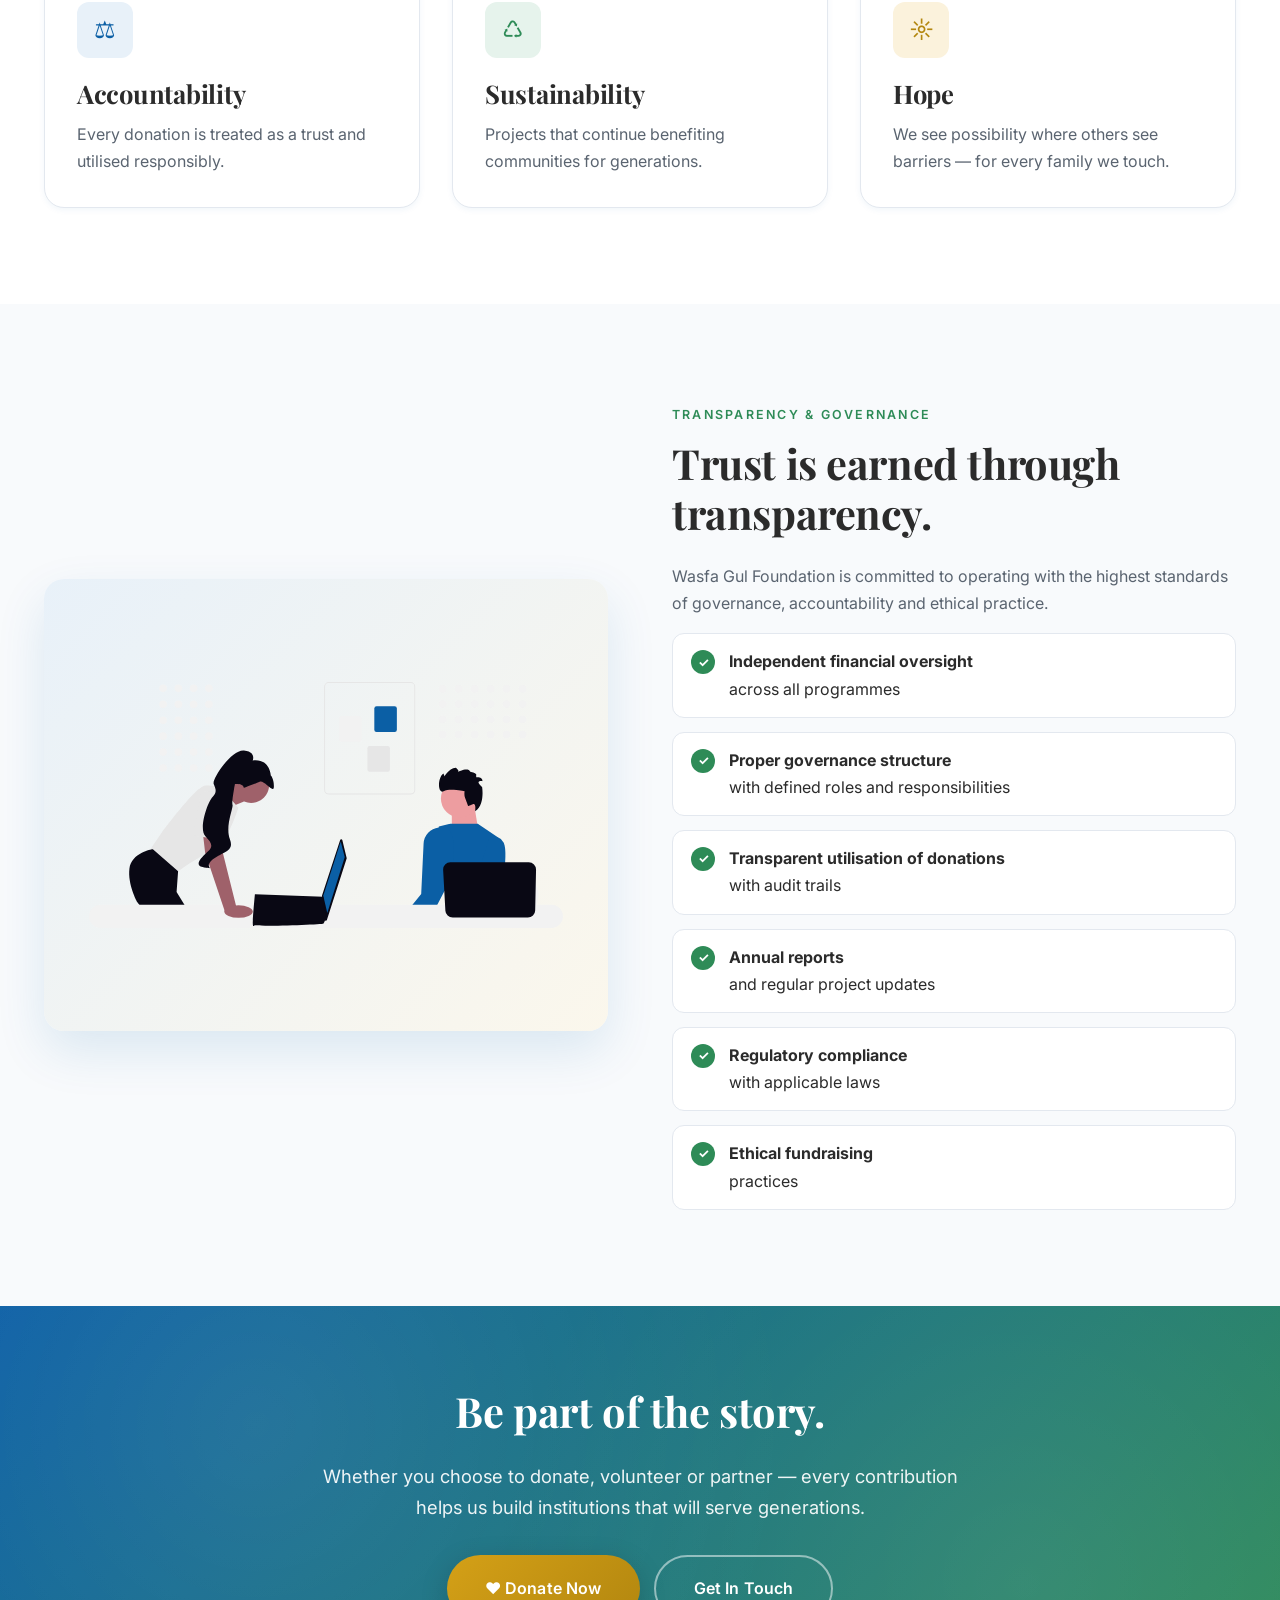
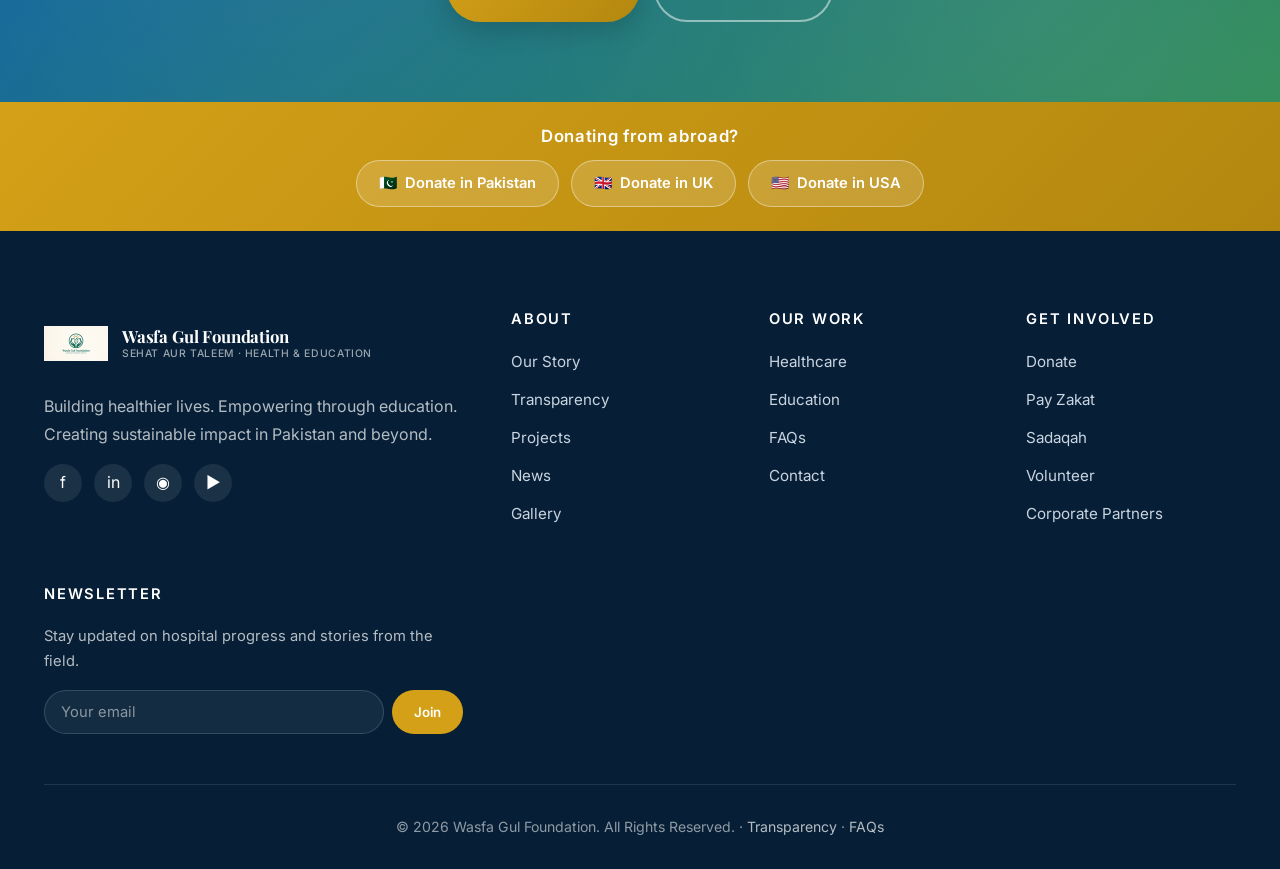
==== commit e7834c72: "Swap Our Story photo to a South-Asian medical-camp scene Co-Authored-By: Claude Opus 4.8 <noreply@an" ====
--- a/about.html
+++ b/about.html
@@ -131,7 +131,7 @@
         <p>Alongside healthcare, the Foundation promotes educational development by supporting deserving students through technology-enabled distance learning programmes. By investing in health and education, we are investing in stronger families, healthier communities, and a brighter future.</p>
       </div>
       <div class="split-img reveal">
-        <img src="https://images.unsplash.com/photo-1576765608535-5f04d1e3f289?auto=format&fit=crop&w=1000&q=80" alt="A nurse caring for an elderly patient" loading="lazy" />
+        <img src="https://images.unsplash.com/photo-1615461066159-fea0960485d5?auto=format&fit=crop&w=1000&q=80" alt="A health worker treating a patient at a medical camp" loading="lazy" />
       </div>
     </div>
   </div>
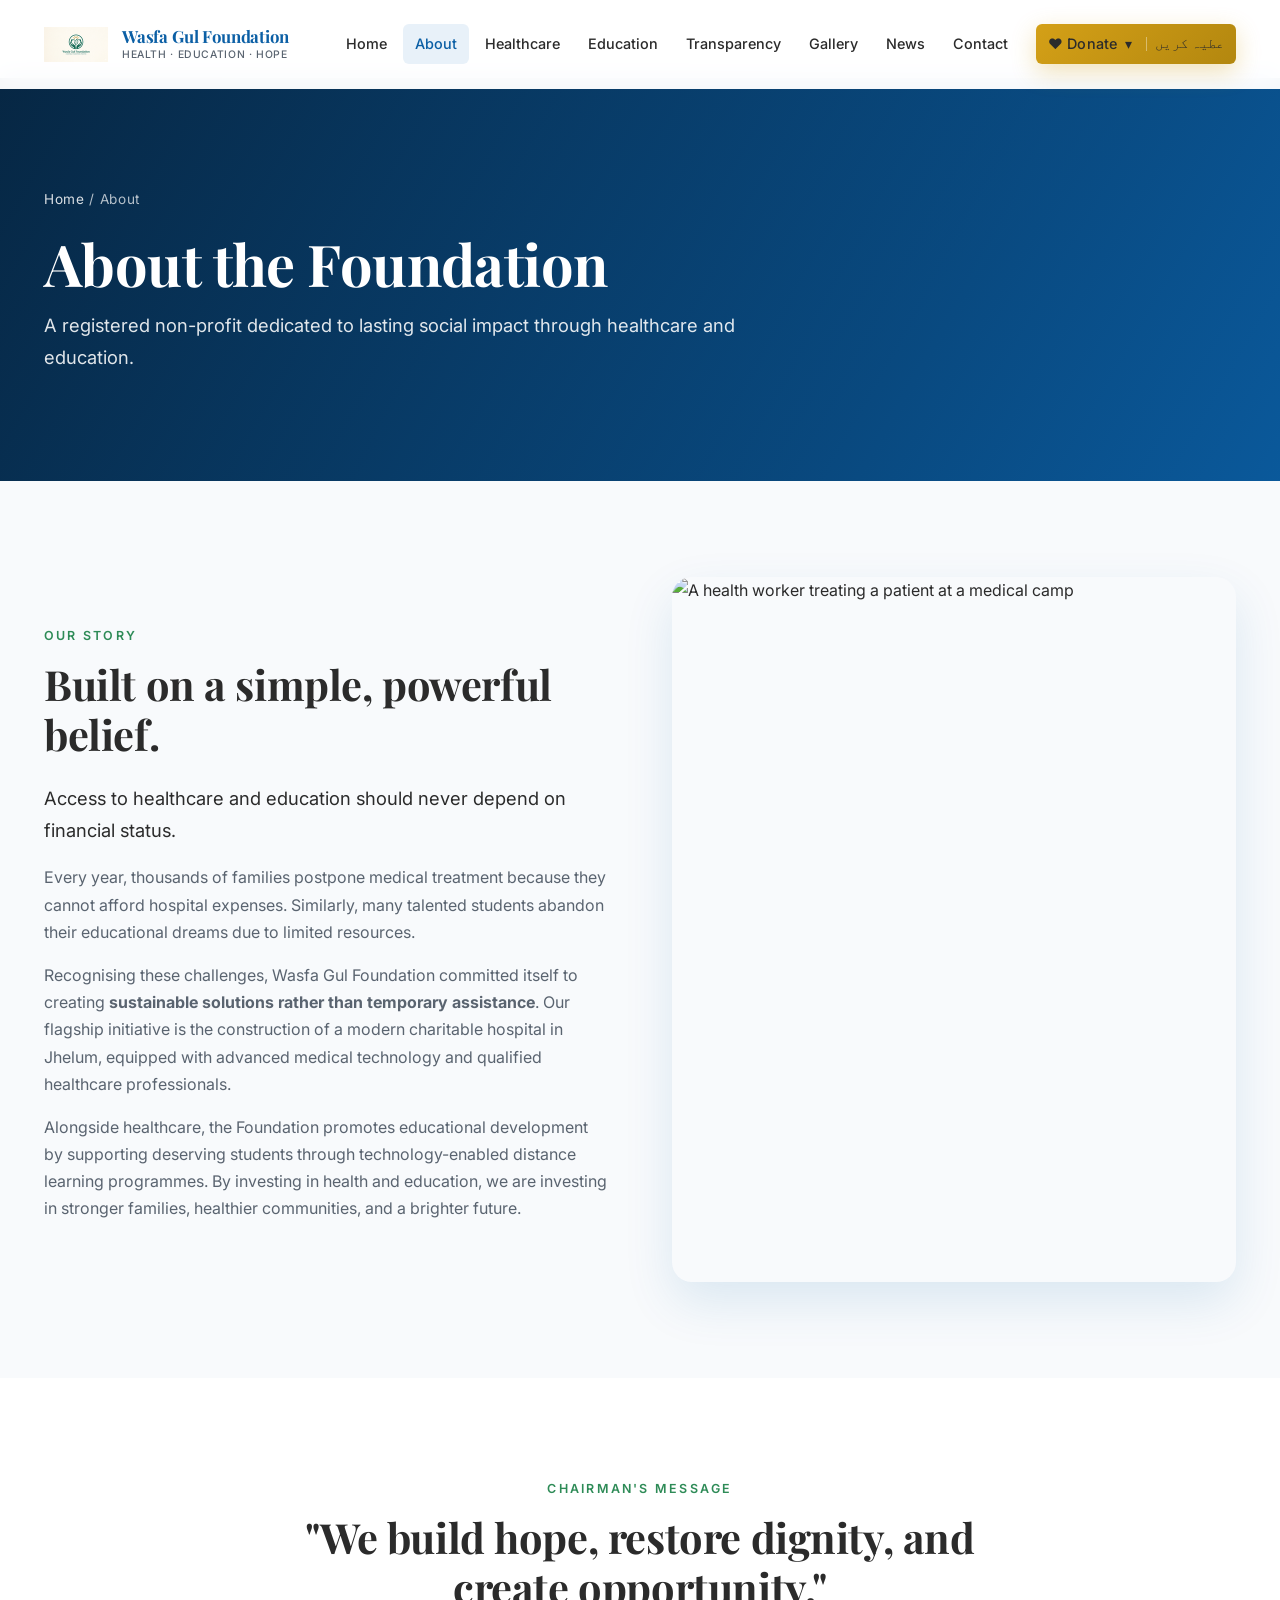
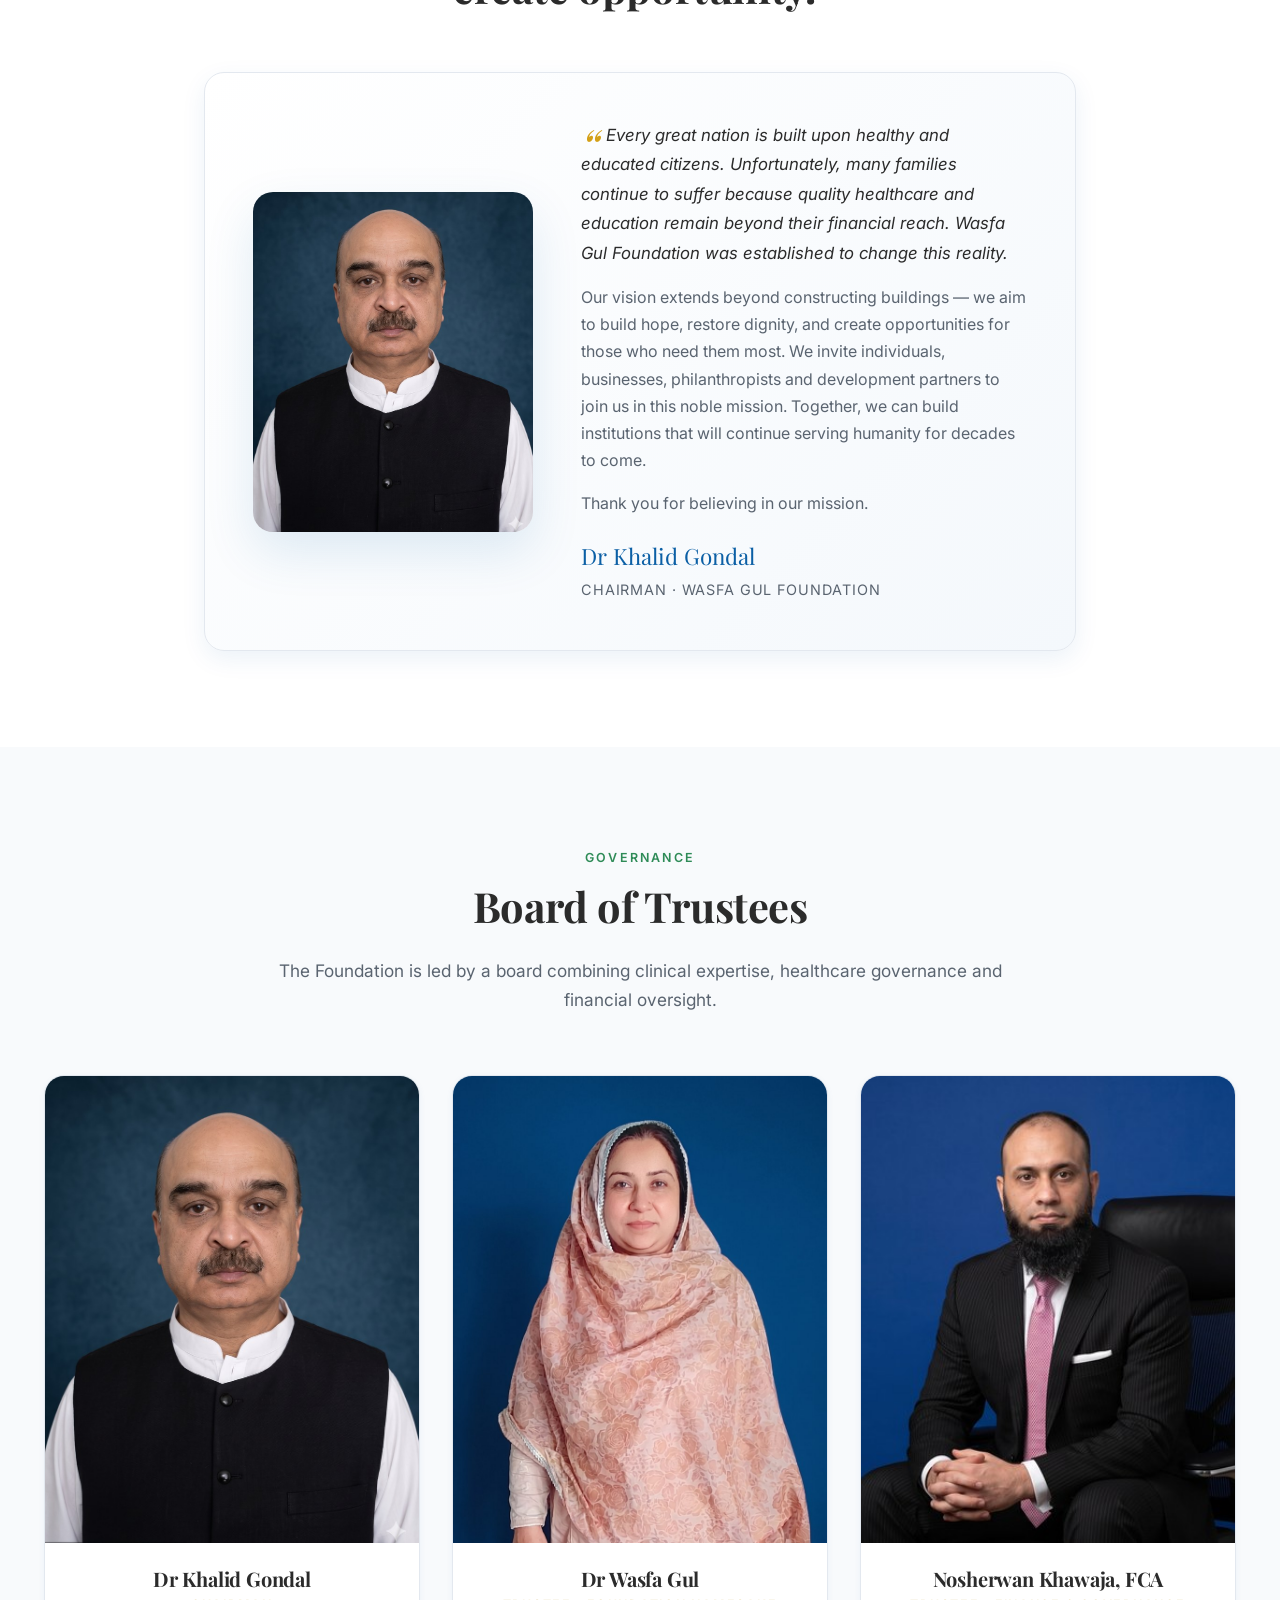
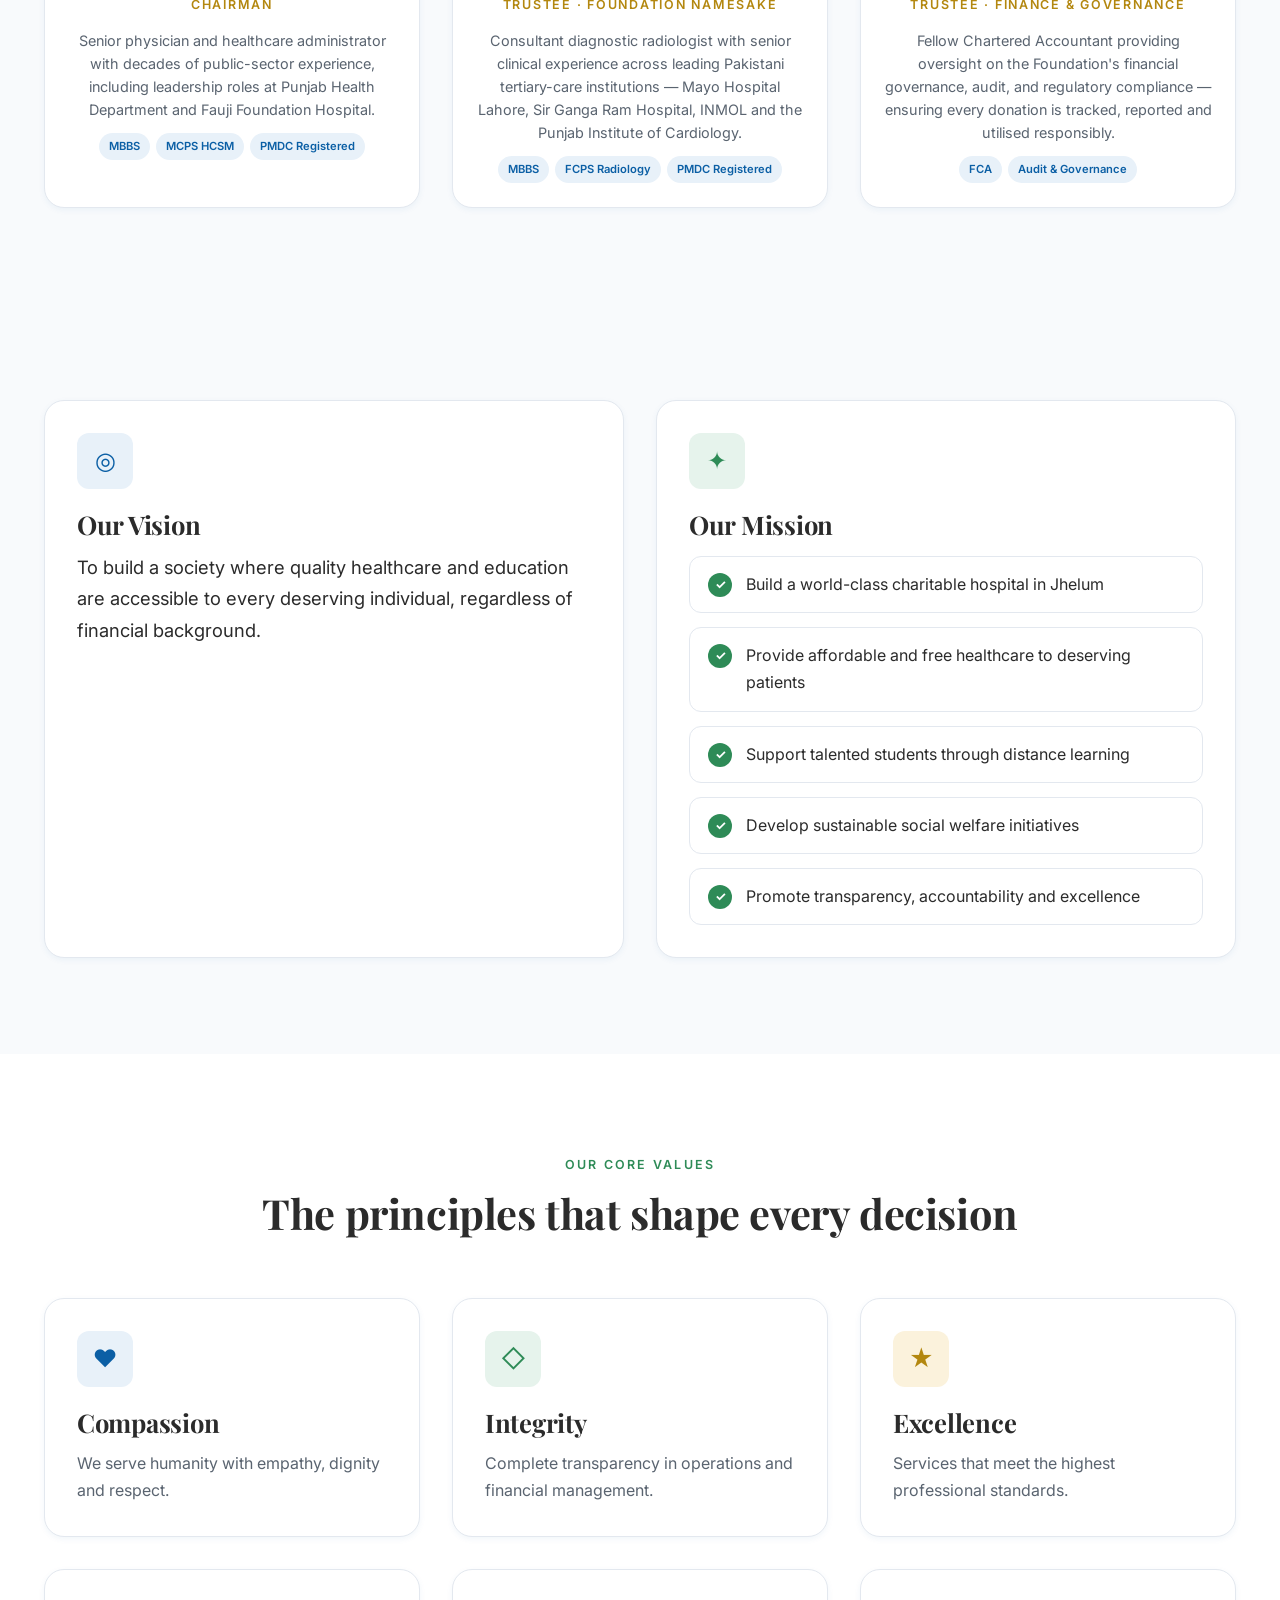
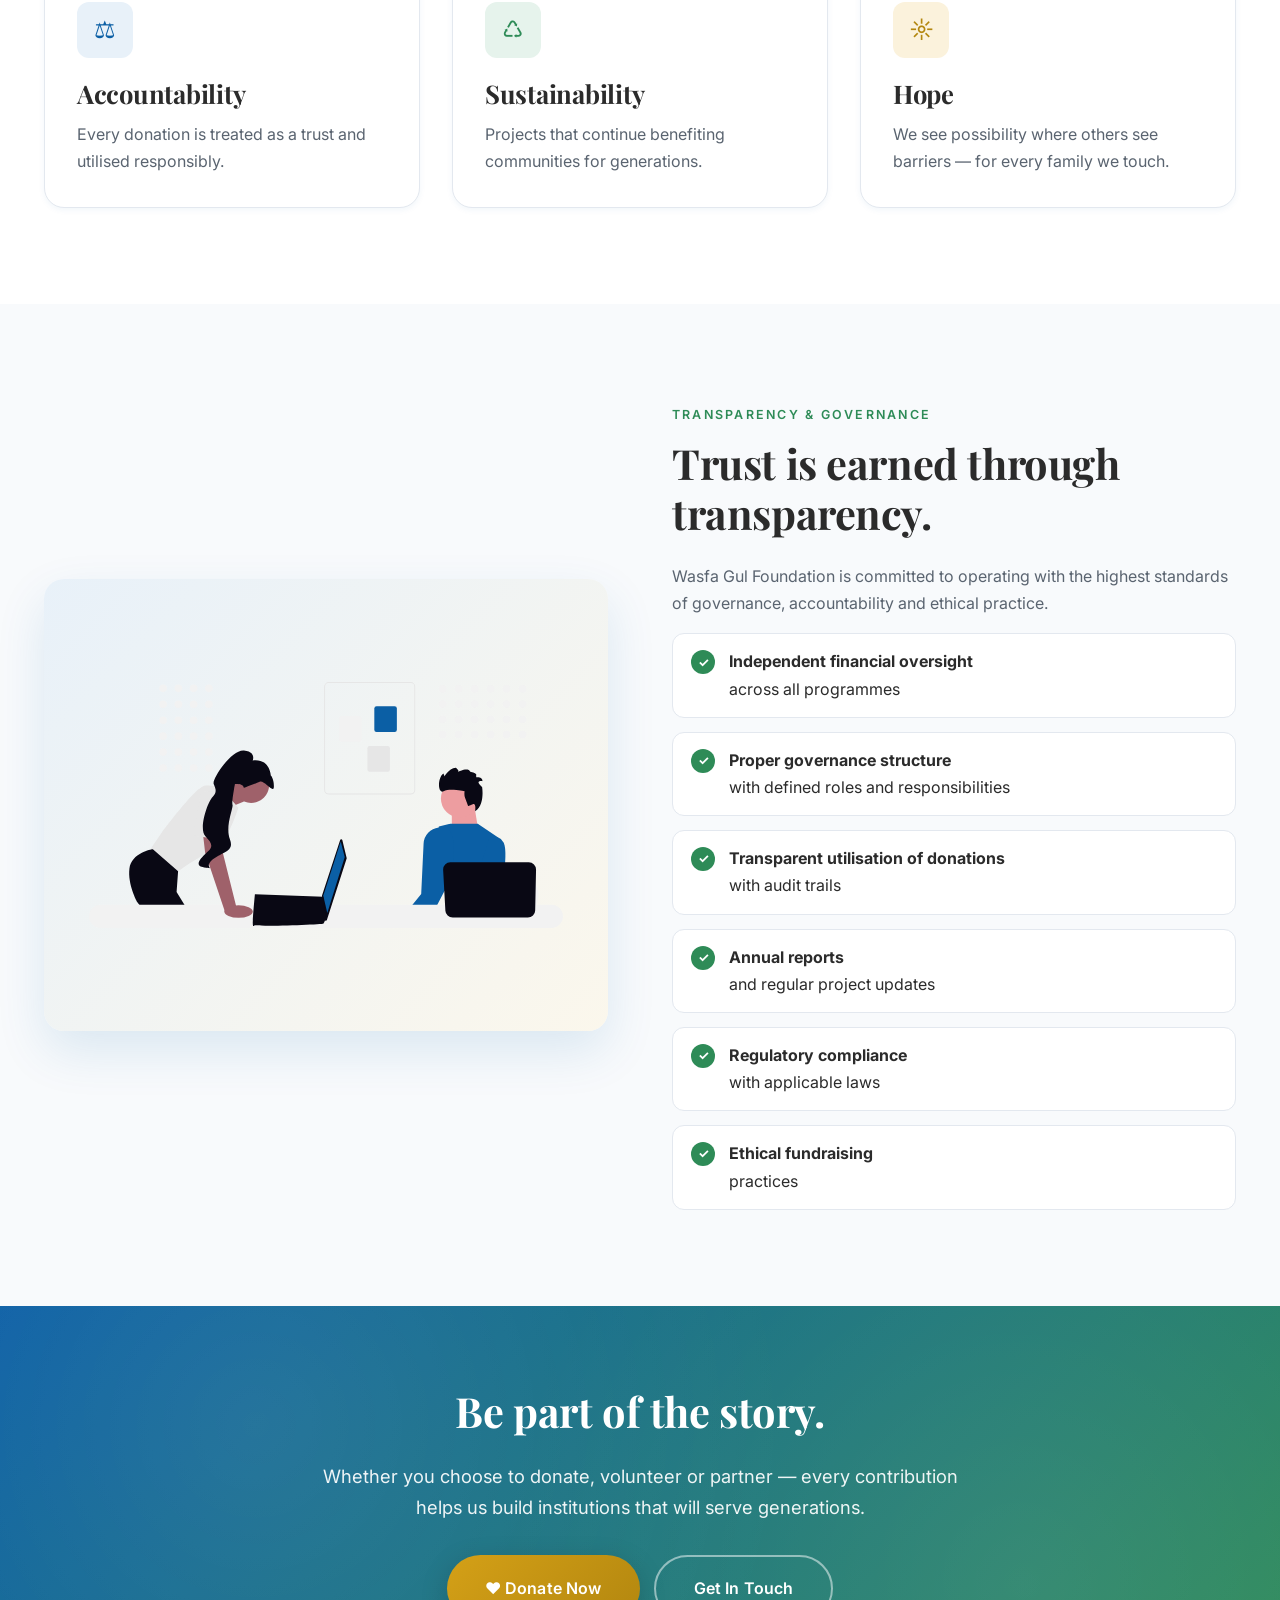
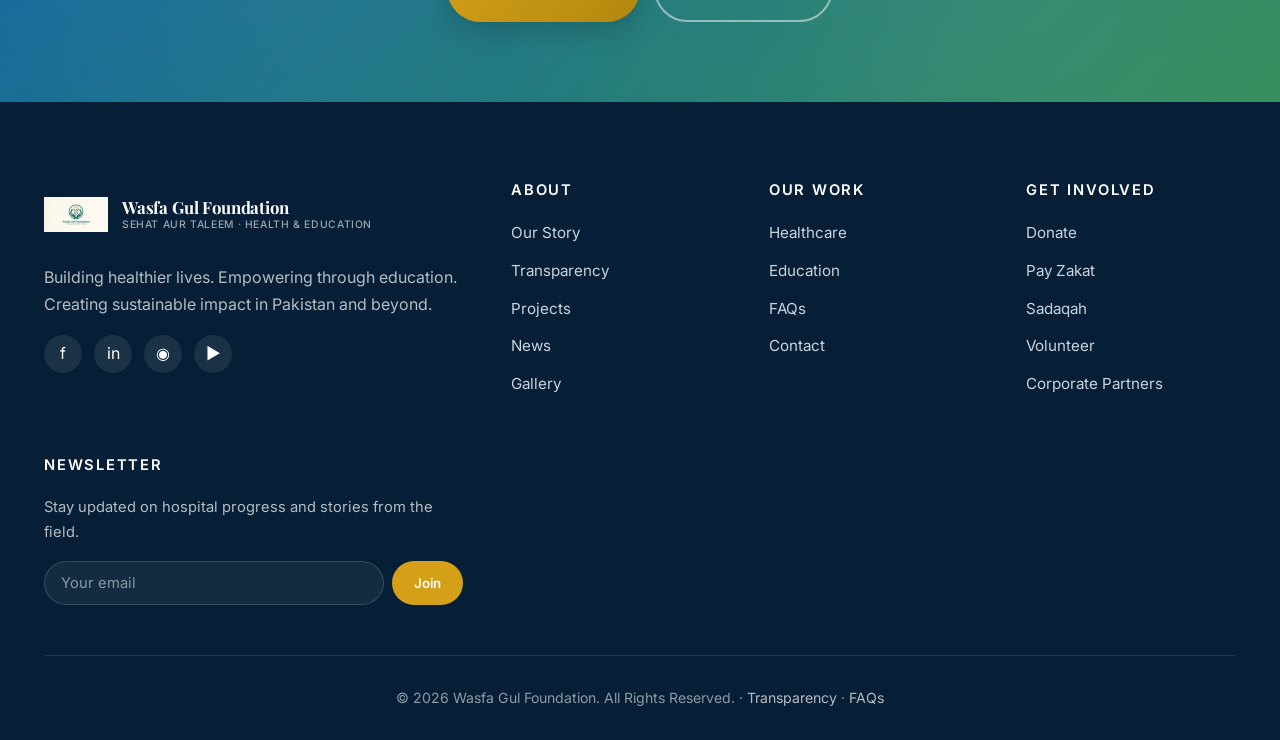
==== commit 57624ab4: "Hide international/diaspora donation bar (not currently permitted) Commented out rather than deleted" ====
--- a/about.html
+++ b/about.html
@@ -37,7 +37,7 @@
       "logo": "https://wasfagulfoundation.org/assets/img/logo.png",
       "description": "A registered non-profit dedicated to building a state-of-the-art charitable hospital in Jhelum and empowering students through distance learning.",
       "address": {"@type": "PostalAddress", "addressLocality": "Jhelum", "addressRegion": "Punjab", "addressCountry": "PK"},
-      "sameAs": ["https://www.facebook.com/profile.php?id=61591449750977", "https://www.linkedin.com/company/wasfagul", "https://www.instagram.com/wasfagul"],
+      "sameAs": ["https://www.facebook.com/profile.php?id=61591449750977", "https://www.linkedin.com/company/wasfagul", "https://www.instagram.com/wasfagulfoundation", "https://www.youtube.com/channel/UCj7Raf6vTUG47htOlN4OyPg"],
       "subOrganization": [{"@id": "https://wasfagulfoundation.org/#hospital"}, {"@id": "https://wasfagulfoundation.org/#education"}],
       "potentialAction": {
         "@type": "DonateAction",
@@ -317,6 +317,8 @@
 
 </main>
 
+<!-- HIDDEN: international/diaspora donations not currently permitted.
+     To restore, delete this comment opener and the closing marker below.
 <section class="diaspora-bar" aria-label="International donations">
   <div class="container">
     <h3>Donating from abroad?</h3>
@@ -327,6 +329,7 @@
     </div>
   </div>
 </section>
+-->
 
 <footer class="site-footer">
   <div class="container">
@@ -334,7 +337,7 @@
       <div class="footer-about">
         <a href="index.html" class="brand"><span class="brand-mark"><img src="assets/img/logo-mark.png" alt="Wasfa Gul Foundation logo" /></span><span class="brand-text" style="color:#fff;">Wasfa Gul Foundation<small>Sehat aur Taleem · Health &amp; Education</small></span></a>
         <p>Building healthier lives. Empowering through education. Creating sustainable impact in Pakistan and beyond.</p>
-        <ul class="social-list" aria-label="Social media"><li><a href="https://www.facebook.com/profile.php?id=61591449750977" aria-label="Facebook" target="_blank" rel="noopener">f</a></li><li><a href="#" aria-label="LinkedIn">in</a></li><li><a href="#" aria-label="Instagram">◉</a></li><li><a href="#" aria-label="YouTube">▶</a></li></ul>
+        <ul class="social-list" aria-label="Social media"><li><a href="https://www.facebook.com/profile.php?id=61591449750977" aria-label="Facebook" target="_blank" rel="noopener">f</a></li><li><a href="#" aria-label="LinkedIn">in</a></li><li><a href="https://www.instagram.com/wasfagulfoundation/" aria-label="Instagram" target="_blank" rel="noopener">◉</a></li><li><a href="https://www.youtube.com/channel/UCj7Raf6vTUG47htOlN4OyPg" aria-label="YouTube" target="_blank" rel="noopener">▶</a></li></ul>
       </div>
       <div><h4>About</h4><ul class="footer-list"><li><a href="about.html">Our Story</a></li><li><a href="transparency.html">Transparency</a></li><li><a href="projects.html">Projects</a></li><li><a href="news.html">News</a></li><li><a href="gallery.html">Gallery</a></li></ul></div>
       <div><h4>Our Work</h4><ul class="footer-list"><li><a href="hospital.html">Healthcare</a></li><li><a href="education.html">Education</a></li><li><a href="faq.html">FAQs</a></li><li><a href="contact.html">Contact</a></li></ul></div>
